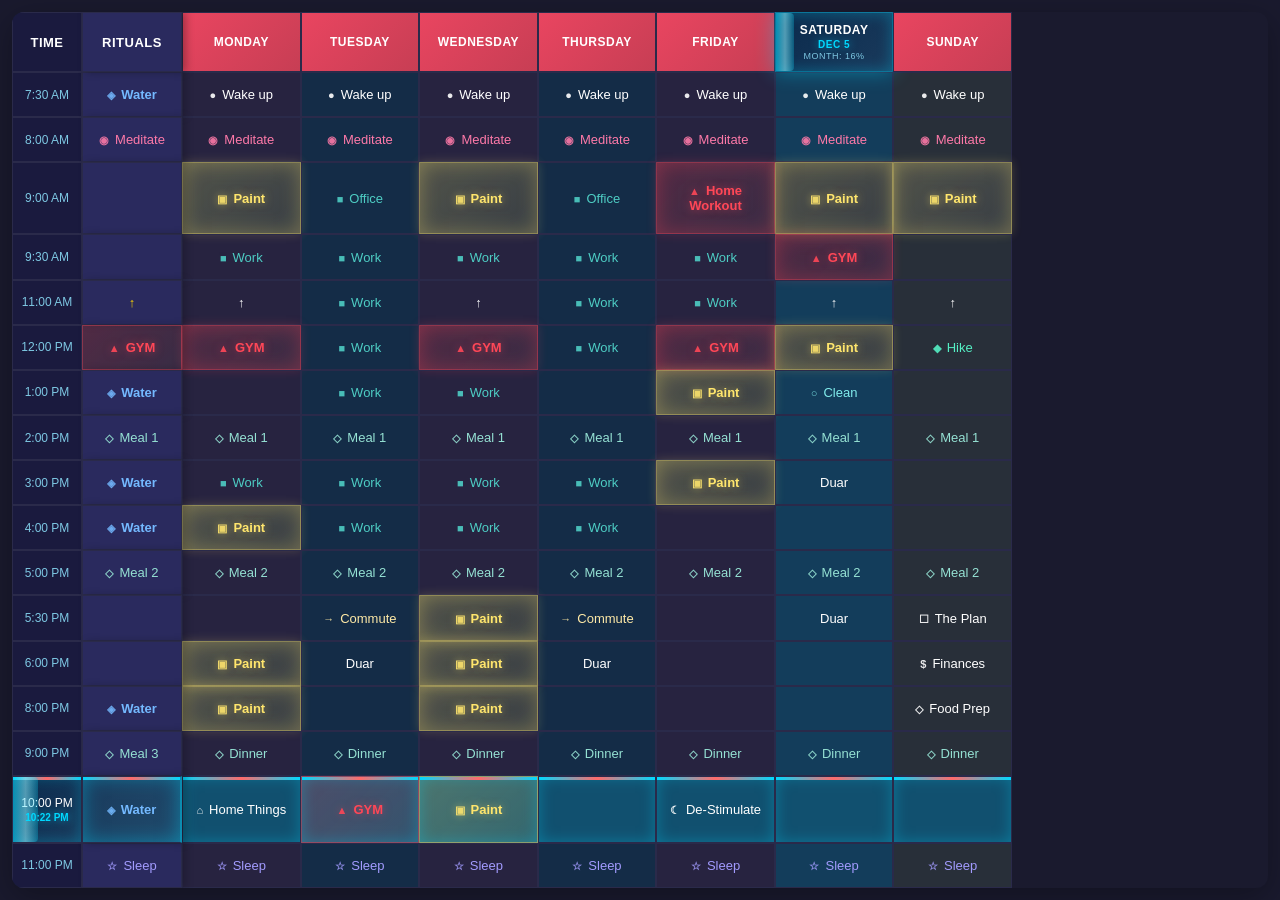
==== index.html @ 0557cf2a "Initial commit: Weekly Schedule app with mobile support Features: - Weekly schedule table with time " ====
<!DOCTYPE html>
<html lang="en">

<head>
    <meta charset="UTF-8">
    <meta name="viewport"
        content="width=device-width, initial-scale=1.0, maximum-scale=1.0, user-scalable=no, viewport-fit=cover">
    <meta name="apple-mobile-web-app-capable" content="yes">
    <meta name="apple-mobile-web-app-status-bar-style" content="black-translucent">
    <meta name="apple-mobile-web-app-title" content="Schedule">
    <meta name="mobile-web-app-capable" content="yes">
    <meta name="theme-color" content="#1a1a2e">
    <meta name="application-name" content="Schedule">

    <!-- Homescreen Icon (inline SVG as data URI) -->
    <link rel="apple-touch-icon"
        href="data:image/svg+xml,%3Csvg xmlns='http://www.w3.org/2000/svg' viewBox='0 0 180 180'%3E%3Crect width='180' height='180' rx='40' fill='%231a1a2e'/%3E%3Crect x='20' y='40' width='140' height='100' rx='10' fill='%2316213e' stroke='%2300d9ff' stroke-width='2'/%3E%3Crect x='30' y='55' width='25' height='8' rx='2' fill='%2300d9ff'/%3E%3Crect x='30' y='70' width='120' height='6' rx='2' fill='%232a2a4a'/%3E%3Crect x='30' y='82' width='120' height='6' rx='2' fill='%232a2a4a'/%3E%3Crect x='30' y='94' width='60' height='6' rx='2' fill='%23ffe66d'/%3E%3Crect x='30' y='106' width='80' height='6' rx='2' fill='%23ff4757'/%3E%3Crect x='30' y='118' width='40' height='6' rx='2' fill='%232a2a4a'/%3E%3Ctext x='90' y='32' text-anchor='middle' fill='%2300d9ff' font-family='sans-serif' font-size='14' font-weight='bold'%3ESCHEDULE%3C/text%3E%3C/svg%3E">
    <link rel="icon" type="image/svg+xml"
        href="data:image/svg+xml,%3Csvg xmlns='http://www.w3.org/2000/svg' viewBox='0 0 180 180'%3E%3Crect width='180' height='180' rx='40' fill='%231a1a2e'/%3E%3Crect x='20' y='40' width='140' height='100' rx='10' fill='%2316213e' stroke='%2300d9ff' stroke-width='2'/%3E%3Crect x='30' y='55' width='25' height='8' rx='2' fill='%2300d9ff'/%3E%3Crect x='30' y='70' width='120' height='6' rx='2' fill='%232a2a4a'/%3E%3Crect x='30' y='82' width='120' height='6' rx='2' fill='%232a2a4a'/%3E%3Crect x='30' y='94' width='60' height='6' rx='2' fill='%23ffe66d'/%3E%3Crect x='30' y='106' width='80' height='6' rx='2' fill='%23ff4757'/%3E%3Crect x='30' y='118' width='40' height='6' rx='2' fill='%232a2a4a'/%3E%3Ctext x='90' y='32' text-anchor='middle' fill='%2300d9ff' font-family='sans-serif' font-size='14' font-weight='bold'%3ESCHEDULE%3C/text%3E%3C/svg%3E">

    <title>Weekly Schedule</title>
    <style>
        * {
            margin: 0;
            padding: 0;
            box-sizing: border-box;
        }

        html,
        body {
            height: 100%;
            overflow: hidden;
        }

        body {
            font-family: -apple-system, BlinkMacSystemFont, 'Segoe UI', Roboto, sans-serif;
            background-color: #1a1a2e;
            color: #ffffff;
            padding: 12px;
            display: flex;
            flex-direction: column;
        }

        .schedule-container {
            flex: 1;
            display: flex;
            flex-direction: column;
            overflow: hidden;
            border-radius: 12px;
            box-shadow: 0 8px 32px rgba(0, 0, 0, 0.3);
        }

        .table-wrapper {
            flex: 1;
            overflow-x: auto;
            overflow-y: hidden;
            position: relative;
        }

        table {
            min-width: 1000px;
            width: 1000px;
            height: 100%;
            border-collapse: separate;
            border-spacing: 0;
            background-color: #16213e;
            table-layout: fixed;
        }

        th,
        td {
            padding: 4px 8px;
            text-align: center;
            border: 1px solid #2a2a4a;
            font-size: 13px;
            overflow: hidden;
            white-space: normal;
            word-wrap: break-word;
            transition: all 0.2s ease;
            vertical-align: middle;
        }

        th {
            background-color: #0f3460;
            font-weight: 600;
            text-transform: uppercase;
            letter-spacing: 0.5px;
            position: sticky;
            top: 0;
            z-index: 10;
        }

        /* Frozen columns styling */
        th:nth-child(1),
        td:nth-child(1) {
            position: sticky;
            left: 0;
            z-index: 2;
            min-width: 70px;
            width: 70px;
            background-color: #1a1a3e;
        }

        th:nth-child(2),
        td:nth-child(2) {
            position: sticky;
            left: 70px;
            z-index: 2;
            min-width: 100px;
            width: 100px;
            background-color: #2a2a5e;
            box-shadow: 4px 0 8px rgba(0, 0, 0, 0.2);
        }

        /* Header row frozen columns need higher z-index */
        thead th:nth-child(1),
        thead th:nth-child(2) {
            z-index: 11;
        }

        thead th:nth-child(2) {
            box-shadow: 4px 0 8px rgba(0, 0, 0, 0.3);
        }

        /* Day columns */
        th:nth-child(n+3),
        td:nth-child(n+3) {
            min-width: 110px;
        }

        .time-col {
            background-color: #1a1a3e;
            font-weight: 500;
            color: #7ec8e3;
            white-space: nowrap;
            font-size: 12px;
        }

        .rituals-col {
            background-color: #2a2a5e;
            color: #ffd700;
            font-weight: 500;
        }

        .day-header {
            background: linear-gradient(135deg, #e94560, #c73e54);
            color: white;
            font-size: 12px;
            padding: 10px 8px;
        }

        /* Today highlight */
        .today-header {
            background: linear-gradient(135deg, #0a2a4c, #1a3a5c) !important;
            box-shadow: 0 0 20px rgba(0, 217, 255, 0.4), inset 0 0 15px rgba(0, 217, 255, 0.3);
            position: relative;
            overflow: hidden;
            border: 1px solid rgba(0, 217, 255, 0.4);
        }

        .today-header .date-display {
            display: block;
            font-size: 10px;
            font-weight: 600;
            color: #00d9ff;
            margin-top: 2px;
            text-shadow: 0 0 8px rgba(0, 217, 255, 0.6);
        }

        .today-header .month-progress {
            display: block;
            font-size: 9px;
            font-weight: 500;
            color: #7ec8e3;
            margin-top: 1px;
        }

        /* Day progress bar in header - matches time progress style */
        .day-progress-fill {
            position: absolute;
            top: 0;
            left: 0;
            bottom: 0;
            background: linear-gradient(90deg, rgba(0, 217, 255, 0.5), rgba(0, 217, 255, 0.25));
            z-index: 0;
            pointer-events: none;
            transition: width 1s linear;
            border-radius: 0 4px 4px 0;
            overflow: hidden;
        }

        .day-progress-fill::after {
            content: '';
            position: absolute;
            top: 0;
            left: 0;
            right: 0;
            bottom: 0;
            background: linear-gradient(90deg, transparent, rgba(255, 255, 255, 0.3), transparent);
            animation: progressShimmer 4s ease-in-out infinite;
        }

        .today-header>*:not(.day-progress-fill) {
            position: relative;
            z-index: 1;
        }

        .today {
            background-color: rgba(0, 217, 255, 0.15) !important;
        }

        /* Current time row highlight */
        .current-time-row td {
            position: relative;
            background-color: rgba(0, 217, 255, 0.25) !important;
            box-shadow: inset 0 0 15px rgba(0, 217, 255, 0.3);
        }

        .current-time-row td.time-col {
            background: linear-gradient(135deg, #0a2a4c, #1a3a5c) !important;
            color: #fff !important;
            position: sticky !important;
            left: 0 !important;
            z-index: 5 !important;
        }

        .current-time-row td.rituals-col {
            background: linear-gradient(135deg, #1a3a5c, #1f4a6c) !important;
            box-shadow: inset 0 0 20px rgba(0, 217, 255, 0.4), 4px 0 8px rgba(0, 0, 0, 0.3) !important;
            position: sticky !important;
            left: 70px !important;
            z-index: 5 !important;
            border-right: 2px solid rgba(0, 217, 255, 0.5) !important;
        }

        .current-time-row td::before {
            content: '';
            position: absolute;
            top: 0;
            left: 0;
            right: 0;
            height: 3px;
            background: linear-gradient(90deg, #00d9ff, #ff6b6b, #00d9ff);
            animation: pulse 4s ease-in-out infinite;
        }

        @keyframes pulse {

            0%,
            100% {
                opacity: 0.6;
            }

            50% {
                opacity: 1;
            }
        }

        /* Live time display */
        .live-time {
            display: block;
            font-size: 10px;
            color: #00d9ff;
            font-weight: 600;
            margin-top: 2px;
            text-shadow: 0 0 8px rgba(0, 217, 255, 0.6);
            animation: liveTimePulse 3s ease-in-out infinite;
        }

        @keyframes liveTimePulse {

            0%,
            100% {
                opacity: 0.8;
            }

            50% {
                opacity: 1;
            }
        }

        /* Progress fill for current time cell */
        .time-progress-fill {
            position: absolute;
            top: 0;
            left: 0;
            bottom: 0;
            background: linear-gradient(90deg, rgba(0, 217, 255, 0.5), rgba(0, 217, 255, 0.25));
            z-index: 0;
            pointer-events: none;
            transition: width 1s linear;
            border-radius: 0 4px 4px 0;
            overflow: hidden;
        }

        .time-progress-fill::after {
            content: '';
            position: absolute;
            top: 0;
            left: 0;
            right: 0;
            bottom: 0;
            background: linear-gradient(90deg, transparent, rgba(255, 255, 255, 0.3), transparent);
            animation: progressShimmer 4s ease-in-out infinite;
        }

        @keyframes progressShimmer {
            0% {
                transform: translateX(-100%);
            }

            100% {
                transform: translateX(100%);
            }
        }

        .current-time-row td.time-col {
            position: sticky !important;
            left: 0 !important;
            z-index: 5 !important;
            overflow: hidden;
        }

        .current-time-row td.time-col>*:not(.time-progress-fill) {
            position: relative;
            z-index: 1;
        }

        .monday {
            background-color: rgba(233, 69, 96, 0.08);
        }

        .tuesday {
            background-color: rgba(0, 173, 181, 0.08);
        }

        .wednesday {
            background-color: rgba(233, 69, 96, 0.08);
        }

        .thursday {
            background-color: rgba(0, 173, 181, 0.08);
        }

        .friday {
            background-color: rgba(233, 69, 96, 0.08);
        }

        .saturday {
            background-color: rgba(255, 215, 0, 0.08);
        }

        .sunday {
            background-color: rgba(255, 215, 0, 0.08);
        }

        .activity-paint {
            color: #ffe66d;
            font-weight: 700;
            background: linear-gradient(135deg, rgba(255, 230, 109, 0.25), rgba(255, 230, 109, 0.15)) !important;
            box-shadow: inset 0 0 20px rgba(255, 230, 109, 0.3), 0 0 10px rgba(255, 230, 109, 0.2);
            border: 1px solid rgba(255, 230, 109, 0.4) !important;
            text-shadow: 0 0 8px rgba(255, 230, 109, 0.5);
            animation: paintGlow 5s ease-in-out infinite;
        }

        @keyframes paintGlow {

            0%,
            100% {
                box-shadow: inset 0 0 20px rgba(255, 230, 109, 0.3), 0 0 10px rgba(255, 230, 109, 0.2);
            }

            50% {
                box-shadow: inset 0 0 25px rgba(255, 230, 109, 0.4), 0 0 15px rgba(255, 230, 109, 0.35);
            }
        }

        @keyframes gymGlow {

            0%,
            100% {
                box-shadow: inset 0 0 20px rgba(255, 71, 87, 0.3), 0 0 10px rgba(255, 71, 87, 0.2);
            }

            50% {
                box-shadow: inset 0 0 25px rgba(255, 71, 87, 0.4), 0 0 15px rgba(255, 71, 87, 0.35);
            }
        }

        .activity-work {
            color: #4ecdc4;
        }

        .activity-gym {
            color: #ff4757;
            font-weight: 700;
            background: linear-gradient(135deg, rgba(255, 71, 87, 0.25), rgba(255, 107, 107, 0.15)) !important;
            box-shadow: inset 0 0 20px rgba(255, 71, 87, 0.3), 0 0 10px rgba(255, 71, 87, 0.2);
            border: 1px solid rgba(255, 71, 87, 0.4) !important;
            text-shadow: 0 0 8px rgba(255, 71, 87, 0.5);
            animation: gymGlow 5s ease-in-out infinite;
        }

        .activity-meal {
            color: #95e1d3;
        }

        .activity-sleep {
            color: #a29bfe;
        }

        .activity-meditate {
            color: #fd79a8;
        }

        .activity-water {
            color: #74b9ff;
            font-weight: bold;
        }

        .activity-commute {
            color: #ffeaa7;
        }

        .activity-hike {
            color: #55efc4;
        }

        .activity-clean {
            color: #81ecec;
        }

        /* Icons */
        .icon {
            margin-right: 6px;
            font-size: 11px;
            font-weight: 600;
            opacity: 0.9;
        }

        /* Hover effects */
        tr:hover td:not(.time-col):not(.rituals-col) {
            background-color: rgba(255, 255, 255, 0.08);
            transform: scale(1.01);
        }

        td:hover {
            box-shadow: inset 0 0 0 2px rgba(0, 217, 255, 0.3);
        }

        /* Scrollbar styling */
        .table-wrapper::-webkit-scrollbar {
            height: 8px;
        }

        .table-wrapper::-webkit-scrollbar-track {
            background: #1a1a3e;
            border-radius: 4px;
        }

        .table-wrapper::-webkit-scrollbar-thumb {
            background: linear-gradient(90deg, #e94560, #0f3460);
            border-radius: 4px;
        }

        .table-wrapper::-webkit-scrollbar-thumb:hover {
            background: linear-gradient(90deg, #ff6b6b, #1a5276);
        }

        /* Mobile-specific styles */
        @media screen and (max-width: 768px) {
            body {
                padding: 8px;
                padding-top: env(safe-area-inset-top, 8px);
                padding-bottom: env(safe-area-inset-bottom, 8px);
                padding-left: env(safe-area-inset-left, 8px);
                padding-right: env(safe-area-inset-right, 8px);
                touch-action: pan-x pan-y;
                -webkit-touch-callout: none;
                -webkit-user-select: none;
                user-select: none;
            }

            .schedule-container {
                border-radius: 8px;
            }

            th,
            td {
                padding: 6px 4px;
                font-size: 11px;
            }

            .time-col {
                font-size: 10px;
            }

            .live-time {
                font-size: 8px;
            }

            .today-header .date-display {
                font-size: 8px;
            }

            .today-header .month-progress {
                font-size: 7px;
            }

            .icon {
                font-size: 9px;
                margin-right: 3px;
            }

            th:nth-child(1),
            td:nth-child(1) {
                min-width: 55px;
                width: 55px;
            }

            th:nth-child(2),
            td:nth-child(2) {
                left: 55px;
                min-width: 70px;
                width: 70px;
            }

            .current-time-row td.time-col {
                left: 0 !important;
            }

            .current-time-row td.rituals-col {
                left: 55px !important;
            }

            /* Disable hover effects on touch devices */
            tr:hover td:not(.time-col):not(.rituals-col) {
                background-color: inherit;
                transform: none;
            }

            td:hover {
                box-shadow: none;
            }
        }

        /* Prevent text selection and zoom gestures */
        * {
            -webkit-tap-highlight-color: transparent;
        }
    </style>
</head>

<body>
    <div class="schedule-container">
        <div class="table-wrapper">
            <table>
                <thead>
                    <tr>
                        <th>Time</th>
                        <th>Rituals</th>
                        <th class="day-header" data-day="1">Monday</th>
                        <th class="day-header" data-day="2">Tuesday</th>
                        <th class="day-header" data-day="3">Wednesday</th>
                        <th class="day-header" data-day="4">Thursday</th>
                        <th class="day-header" data-day="5">Friday</th>
                        <th class="day-header" data-day="6">Saturday</th>
                        <th class="day-header" data-day="0">Sunday</th>
                    </tr>
                </thead>
                <tbody>
                    <tr data-time="7.5">
                        <td class="time-col">7:30 AM</td>
                        <td class="rituals-col activity-water"><span class="icon">◈</span>Water</td>
                        <td class="monday"><span class="icon">●</span>Wake up</td>
                        <td class="tuesday"><span class="icon">●</span>Wake up</td>
                        <td class="wednesday"><span class="icon">●</span>Wake up</td>
                        <td class="thursday"><span class="icon">●</span>Wake up</td>
                        <td class="friday"><span class="icon">●</span>Wake up</td>
                        <td class="saturday"><span class="icon">●</span>Wake up</td>
                        <td class="sunday"><span class="icon">●</span>Wake up</td>
                    </tr>
                    <tr data-time="8">
                        <td class="time-col">8:00 AM</td>
                        <td class="rituals-col activity-meditate"><span class="icon">◉</span>Meditate</td>
                        <td class="monday activity-meditate"><span class="icon">◉</span>Meditate</td>
                        <td class="tuesday activity-meditate"><span class="icon">◉</span>Meditate</td>
                        <td class="wednesday activity-meditate"><span class="icon">◉</span>Meditate</td>
                        <td class="thursday activity-meditate"><span class="icon">◉</span>Meditate</td>
                        <td class="friday activity-meditate"><span class="icon">◉</span>Meditate</td>
                        <td class="saturday activity-meditate"><span class="icon">◉</span>Meditate</td>
                        <td class="sunday activity-meditate"><span class="icon">◉</span>Meditate</td>
                    </tr>
                    <tr data-time="9">
                        <td class="time-col">9:00 AM</td>
                        <td class="rituals-col"></td>
                        <td class="monday activity-paint"><span class="icon">▣</span>Paint</td>
                        <td class="tuesday activity-work"><span class="icon">■</span>Office</td>
                        <td class="wednesday activity-paint"><span class="icon">▣</span>Paint</td>
                        <td class="thursday activity-work"><span class="icon">■</span>Office</td>
                        <td class="friday activity-gym"><span class="icon">▲</span>Home Workout</td>
                        <td class="saturday activity-paint"><span class="icon">▣</span>Paint</td>
                        <td class="sunday activity-paint"><span class="icon">▣</span>Paint</td>
                    </tr>
                    <tr data-time="9.5">
                        <td class="time-col">9:30 AM</td>
                        <td class="rituals-col"></td>
                        <td class="monday activity-work"><span class="icon">■</span>Work</td>
                        <td class="tuesday activity-work"><span class="icon">■</span>Work</td>
                        <td class="wednesday activity-work"><span class="icon">■</span>Work</td>
                        <td class="thursday activity-work"><span class="icon">■</span>Work</td>
                        <td class="friday activity-work"><span class="icon">■</span>Work</td>
                        <td class="saturday activity-gym"><span class="icon">▲</span>GYM</td>
                        <td class="sunday"></td>
                    </tr>
                    <tr data-time="11">
                        <td class="time-col">11:00 AM</td>
                        <td class="rituals-col">↑</td>
                        <td class="monday">↑</td>
                        <td class="tuesday activity-work"><span class="icon">■</span>Work</td>
                        <td class="wednesday">↑</td>
                        <td class="thursday activity-work"><span class="icon">■</span>Work</td>
                        <td class="friday activity-work"><span class="icon">■</span>Work</td>
                        <td class="saturday">↑</td>
                        <td class="sunday">↑</td>
                    </tr>
                    <tr data-time="12">
                        <td class="time-col">12:00 PM</td>
                        <td class="rituals-col activity-gym"><span class="icon">▲</span>GYM</td>
                        <td class="monday activity-gym"><span class="icon">▲</span>GYM</td>
                        <td class="tuesday activity-work"><span class="icon">■</span>Work</td>
                        <td class="wednesday activity-gym"><span class="icon">▲</span>GYM</td>
                        <td class="thursday activity-work"><span class="icon">■</span>Work</td>
                        <td class="friday activity-gym"><span class="icon">▲</span>GYM</td>
                        <td class="saturday activity-paint"><span class="icon">▣</span>Paint</td>
                        <td class="sunday activity-hike"><span class="icon">◆</span>Hike</td>
                    </tr>
                    <tr data-time="13">
                        <td class="time-col">1:00 PM</td>
                        <td class="rituals-col activity-water"><span class="icon">◈</span>Water</td>
                        <td class="monday"></td>
                        <td class="tuesday activity-work"><span class="icon">■</span>Work</td>
                        <td class="wednesday activity-work"><span class="icon">■</span>Work</td>
                        <td class="thursday"></td>
                        <td class="friday activity-paint"><span class="icon">▣</span>Paint</td>
                        <td class="saturday activity-clean"><span class="icon">○</span>Clean</td>
                        <td class="sunday"></td>
                    </tr>
                    <tr data-time="14">
                        <td class="time-col">2:00 PM</td>
                        <td class="rituals-col activity-meal"><span class="icon">◇</span>Meal 1</td>
                        <td class="monday activity-meal"><span class="icon">◇</span>Meal 1</td>
                        <td class="tuesday activity-meal"><span class="icon">◇</span>Meal 1</td>
                        <td class="wednesday activity-meal"><span class="icon">◇</span>Meal 1</td>
                        <td class="thursday activity-meal"><span class="icon">◇</span>Meal 1</td>
                        <td class="friday activity-meal"><span class="icon">◇</span>Meal 1</td>
                        <td class="saturday activity-meal"><span class="icon">◇</span>Meal 1</td>
                        <td class="sunday activity-meal"><span class="icon">◇</span>Meal 1</td>
                    </tr>
                    <tr data-time="15">
                        <td class="time-col">3:00 PM</td>
                        <td class="rituals-col activity-water"><span class="icon">◈</span>Water</td>
                        <td class="monday activity-work"><span class="icon">■</span>Work</td>
                        <td class="tuesday activity-work"><span class="icon">■</span>Work</td>
                        <td class="wednesday activity-work"><span class="icon">■</span>Work</td>
                        <td class="thursday activity-work"><span class="icon">■</span>Work</td>
                        <td class="friday activity-paint"><span class="icon">▣</span>Paint</td>
                        <td class="saturday">Duar</td>
                        <td class="sunday"></td>
                    </tr>
                    <tr data-time="16">
                        <td class="time-col">4:00 PM</td>
                        <td class="rituals-col activity-water"><span class="icon">◈</span>Water</td>
                        <td class="monday activity-paint"><span class="icon">▣</span>Paint</td>
                        <td class="tuesday activity-work"><span class="icon">■</span>Work</td>
                        <td class="wednesday activity-work"><span class="icon">■</span>Work</td>
                        <td class="thursday activity-work"><span class="icon">■</span>Work</td>
                        <td class="friday"></td>
                        <td class="saturday"></td>
                        <td class="sunday"></td>
                    </tr>
                    <tr data-time="17">
                        <td class="time-col">5:00 PM</td>
                        <td class="rituals-col activity-meal"><span class="icon">◇</span>Meal 2</td>
                        <td class="monday activity-meal"><span class="icon">◇</span>Meal 2</td>
                        <td class="tuesday activity-meal"><span class="icon">◇</span>Meal 2</td>
                        <td class="wednesday activity-meal"><span class="icon">◇</span>Meal 2</td>
                        <td class="thursday activity-meal"><span class="icon">◇</span>Meal 2</td>
                        <td class="friday activity-meal"><span class="icon">◇</span>Meal 2</td>
                        <td class="saturday activity-meal"><span class="icon">◇</span>Meal 2</td>
                        <td class="sunday activity-meal"><span class="icon">◇</span>Meal 2</td>
                    </tr>
                    <tr data-time="17.5">
                        <td class="time-col">5:30 PM</td>
                        <td class="rituals-col"></td>
                        <td class="monday"></td>
                        <td class="tuesday activity-commute"><span class="icon">→</span>Commute</td>
                        <td class="wednesday activity-paint"><span class="icon">▣</span>Paint</td>
                        <td class="thursday activity-commute"><span class="icon">→</span>Commute</td>
                        <td class="friday"></td>
                        <td class="saturday">Duar</td>
                        <td class="sunday"><span class="icon">☐</span>The Plan</td>
                    </tr>
                    <tr data-time="18">
                        <td class="time-col">6:00 PM</td>
                        <td class="rituals-col"></td>
                        <td class="monday activity-paint"><span class="icon">▣</span>Paint</td>
                        <td class="tuesday">Duar</td>
                        <td class="wednesday activity-paint"><span class="icon">▣</span>Paint</td>
                        <td class="thursday">Duar</td>
                        <td class="friday"></td>
                        <td class="saturday"></td>
                        <td class="sunday"><span class="icon">$</span>Finances</td>
                    </tr>
                    <tr data-time="20">
                        <td class="time-col">8:00 PM</td>
                        <td class="rituals-col activity-water"><span class="icon">◈</span>Water</td>
                        <td class="monday activity-paint"><span class="icon">▣</span>Paint</td>
                        <td class="tuesday"></td>
                        <td class="wednesday activity-paint"><span class="icon">▣</span>Paint</td>
                        <td class="thursday"></td>
                        <td class="friday"></td>
                        <td class="saturday"></td>
                        <td class="sunday"><span class="icon">◇</span>Food Prep</td>
                    </tr>
                    <tr data-time="21">
                        <td class="time-col">9:00 PM</td>
                        <td class="rituals-col activity-meal"><span class="icon">◇</span>Meal 3</td>
                        <td class="monday activity-meal"><span class="icon">◇</span>Dinner</td>
                        <td class="tuesday activity-meal"><span class="icon">◇</span>Dinner</td>
                        <td class="wednesday activity-meal"><span class="icon">◇</span>Dinner</td>
                        <td class="thursday activity-meal"><span class="icon">◇</span>Dinner</td>
                        <td class="friday activity-meal"><span class="icon">◇</span>Dinner</td>
                        <td class="saturday activity-meal"><span class="icon">◇</span>Dinner</td>
                        <td class="sunday activity-meal"><span class="icon">◇</span>Dinner</td>
                    </tr>
                    <tr data-time="22">
                        <td class="time-col">10:00 PM</td>
                        <td class="rituals-col activity-water"><span class="icon">◈</span>Water</td>
                        <td class="monday"><span class="icon">⌂</span>Home Things</td>
                        <td class="tuesday activity-gym"><span class="icon">▲</span>GYM</td>
                        <td class="wednesday activity-paint"><span class="icon">▣</span>Paint</td>
                        <td class="thursday"></td>
                        <td class="friday"><span class="icon">☾</span>De-Stimulate</td>
                        <td class="saturday"></td>
                        <td class="sunday"></td>
                    </tr>
                    <tr data-time="23">
                        <td class="time-col">11:00 PM</td>
                        <td class="rituals-col activity-sleep"><span class="icon">☆</span>Sleep</td>
                        <td class="monday activity-sleep"><span class="icon">☆</span>Sleep</td>
                        <td class="tuesday activity-sleep"><span class="icon">☆</span>Sleep</td>
                        <td class="wednesday activity-sleep"><span class="icon">☆</span>Sleep</td>
                        <td class="thursday activity-sleep"><span class="icon">☆</span>Sleep</td>
                        <td class="friday activity-sleep"><span class="icon">☆</span>Sleep</td>
                        <td class="saturday activity-sleep"><span class="icon">☆</span>Sleep</td>
                        <td class="sunday activity-sleep"><span class="icon">☆</span>Sleep</td>
                    </tr>
                </tbody>
            </table>
        </div>
    </div>

    <script>
        // Highlight today's column
        function highlightToday() {
            const now = new Date();
            const today = now.getDay(); // 0 = Sunday, 1 = Monday, etc.
            const currentDate = now.getDate();
            const currentMonth = now.getMonth();
            const currentYear = now.getFullYear();

            // Calculate day progress (percentage of day elapsed)
            const dayProgress = ((now.getHours() * 60 + now.getMinutes()) / (24 * 60)) * 100;

            // Calculate month progress
            const daysInMonth = new Date(currentYear, currentMonth + 1, 0).getDate();
            const monthProgress = Math.round((currentDate / daysInMonth) * 100);

            // Format date
            const monthNames = ['Jan', 'Feb', 'Mar', 'Apr', 'May', 'Jun', 'Jul', 'Aug', 'Sep', 'Oct', 'Nov', 'Dec'];
            const dateStr = monthNames[currentMonth] + ' ' + currentDate;

            // Highlight header
            const headers = document.querySelectorAll('th[data-day]');
            headers.forEach(header => {
                if (parseInt(header.dataset.day) === today) {
                    header.classList.add('today-header');

                    // Add date and month progress display
                    if (!header.querySelector('.date-display')) {
                        const dayName = header.textContent;
                        header.innerHTML = dayName +
                            '<span class="date-display">' + dateStr + '</span>' +
                            '<span class="month-progress">Month: ' + monthProgress + '%</span>';

                        // Add month progress bar
                        const dayProgressBar = document.createElement('div');
                        dayProgressBar.className = 'day-progress-fill';
                        dayProgressBar.style.width = monthProgress + '%';
                        header.appendChild(dayProgressBar);
                    } else {
                        // Update existing progress bar
                        const dayProgressBar = header.querySelector('.day-progress-fill');
                        if (dayProgressBar) {
                            dayProgressBar.style.width = monthProgress + '%';
                        }
                    }
                }
            });

            // Highlight column cells
            const dayClasses = ['sunday', 'monday', 'tuesday', 'wednesday', 'thursday', 'friday', 'saturday'];
            const todayClass = dayClasses[today];

            document.querySelectorAll(`td.${todayClass}`).forEach(cell => {
                cell.classList.add('today');
            });
        }

        // Highlight current time row
        function highlightCurrentTime() {
            const now = new Date();
            const currentHour = now.getHours() + now.getMinutes() / 60;

            const rows = document.querySelectorAll('tr[data-time]');
            let closestRow = null;
            let closestDiff = Infinity;
            let nextRowTime = null;

            // Find all row times sorted
            const rowTimes = [];
            rows.forEach(row => {
                rowTimes.push(parseFloat(row.dataset.time));
            });
            rowTimes.sort((a, b) => a - b);

            rows.forEach(row => {
                const rowTime = parseFloat(row.dataset.time);
                const diff = Math.abs(currentHour - rowTime);

                if (diff < closestDiff && currentHour >= rowTime) {
                    closestDiff = diff;
                    closestRow = row;
                }
            });

            // Find the next row time for progress calculation
            if (closestRow) {
                const currentRowTime = parseFloat(closestRow.dataset.time);
                const currentIndex = rowTimes.indexOf(currentRowTime);
                if (currentIndex < rowTimes.length - 1) {
                    nextRowTime = rowTimes[currentIndex + 1];
                } else {
                    nextRowTime = currentRowTime + 1; // Assume 1 hour slot
                }
            }

            // Remove previous highlight and elements
            document.querySelectorAll('.current-time-row').forEach(row => {
                row.classList.remove('current-time-row');
            });
            document.querySelectorAll('.live-time').forEach(el => el.remove());
            document.querySelectorAll('.time-progress-fill').forEach(el => el.remove());

            // Add new highlight
            if (closestRow && closestDiff < 2) {
                closestRow.classList.add('current-time-row');

                // Add live time display
                const timeCell = closestRow.querySelector('.time-col');
                if (timeCell) {
                    // Create wrapper for content if needed
                    const originalContent = timeCell.innerHTML;
                    const liveTimeSpan = document.createElement('span');
                    liveTimeSpan.className = 'live-time';
                    liveTimeSpan.textContent = formatTime(now);
                    timeCell.appendChild(liveTimeSpan);

                    // Calculate progress percentage
                    const currentRowTime = parseFloat(closestRow.dataset.time);
                    const slotDuration = nextRowTime - currentRowTime;
                    const elapsed = currentHour - currentRowTime;
                    const progress = Math.min(Math.max((elapsed / slotDuration) * 100, 0), 100);

                    // Add progress fill
                    const progressFill = document.createElement('div');
                    progressFill.className = 'time-progress-fill';
                    progressFill.style.width = progress + '%';
                    timeCell.style.position = 'relative';
                    timeCell.insertBefore(progressFill, timeCell.firstChild);
                }
            }
        }

        // Format time as HH:MM AM/PM
        function formatTime(date) {
            let hours = date.getHours();
            const minutes = date.getMinutes();
            const ampm = hours >= 12 ? 'PM' : 'AM';
            hours = hours % 12;
            hours = hours ? hours : 12;
            const minutesStr = minutes < 10 ? '0' + minutes : minutes;
            return hours + ':' + minutesStr + ' ' + ampm;
        }

        // Initialize
        highlightToday();
        highlightCurrentTime();

        // Update current time highlight every second for smooth live time
        setInterval(highlightCurrentTime, 1000);

        // Update day progress every minute
        setInterval(highlightToday, 60000);
    </script>
</body>

</html>
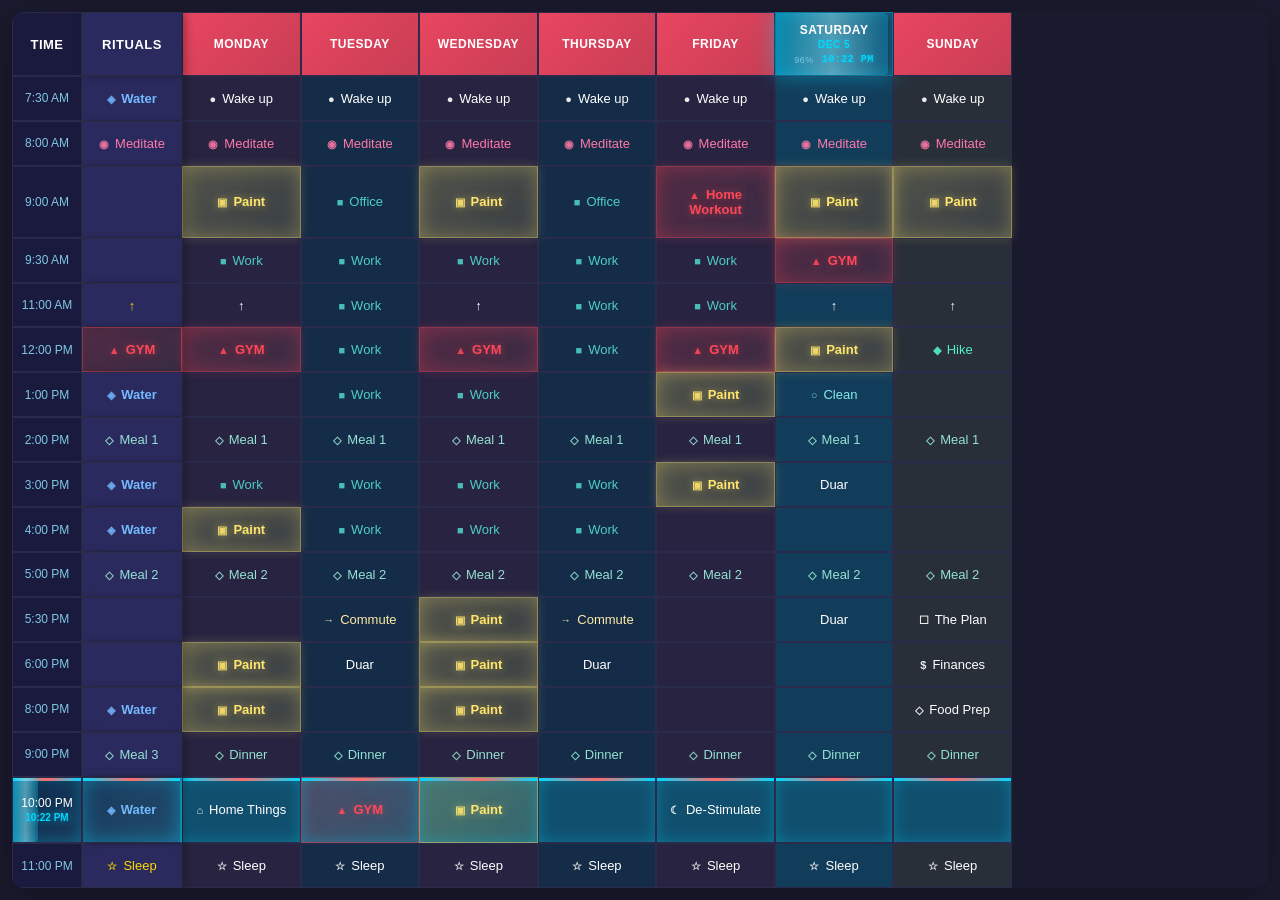
==== commit 71954348: "Fix time cell visibility bug, add monochrome DAY app icon - Fixed blank time cell in current time ro" ====
--- a/index.html
+++ b/index.html
@@ -7,549 +7,20 @@
         content="width=device-width, initial-scale=1.0, maximum-scale=1.0, user-scalable=no, viewport-fit=cover">
     <meta name="apple-mobile-web-app-capable" content="yes">
     <meta name="apple-mobile-web-app-status-bar-style" content="black-translucent">
-    <meta name="apple-mobile-web-app-title" content="Schedule">
+    <meta name="apple-mobile-web-app-title" content="DAY">
     <meta name="mobile-web-app-capable" content="yes">
-    <meta name="theme-color" content="#1a1a2e">
-    <meta name="application-name" content="Schedule">
-
-    <!-- Homescreen Icon (inline SVG as data URI) -->
-    <link rel="apple-touch-icon"
-        href="data:image/svg+xml,%3Csvg xmlns='http://www.w3.org/2000/svg' viewBox='0 0 180 180'%3E%3Crect width='180' height='180' rx='40' fill='%231a1a2e'/%3E%3Crect x='20' y='40' width='140' height='100' rx='10' fill='%2316213e' stroke='%2300d9ff' stroke-width='2'/%3E%3Crect x='30' y='55' width='25' height='8' rx='2' fill='%2300d9ff'/%3E%3Crect x='30' y='70' width='120' height='6' rx='2' fill='%232a2a4a'/%3E%3Crect x='30' y='82' width='120' height='6' rx='2' fill='%232a2a4a'/%3E%3Crect x='30' y='94' width='60' height='6' rx='2' fill='%23ffe66d'/%3E%3Crect x='30' y='106' width='80' height='6' rx='2' fill='%23ff4757'/%3E%3Crect x='30' y='118' width='40' height='6' rx='2' fill='%232a2a4a'/%3E%3Ctext x='90' y='32' text-anchor='middle' fill='%2300d9ff' font-family='sans-serif' font-size='14' font-weight='bold'%3ESCHEDULE%3C/text%3E%3C/svg%3E">
-    <link rel="icon" type="image/svg+xml"
-        href="data:image/svg+xml,%3Csvg xmlns='http://www.w3.org/2000/svg' viewBox='0 0 180 180'%3E%3Crect width='180' height='180' rx='40' fill='%231a1a2e'/%3E%3Crect x='20' y='40' width='140' height='100' rx='10' fill='%2316213e' stroke='%2300d9ff' stroke-width='2'/%3E%3Crect x='30' y='55' width='25' height='8' rx='2' fill='%2300d9ff'/%3E%3Crect x='30' y='70' width='120' height='6' rx='2' fill='%232a2a4a'/%3E%3Crect x='30' y='82' width='120' height='6' rx='2' fill='%232a2a4a'/%3E%3Crect x='30' y='94' width='60' height='6' rx='2' fill='%23ffe66d'/%3E%3Crect x='30' y='106' width='80' height='6' rx='2' fill='%23ff4757'/%3E%3Crect x='30' y='118' width='40' height='6' rx='2' fill='%232a2a4a'/%3E%3Ctext x='90' y='32' text-anchor='middle' fill='%2300d9ff' font-family='sans-serif' font-size='14' font-weight='bold'%3ESCHEDULE%3C/text%3E%3C/svg%3E">
-
-    <title>Weekly Schedule</title>
-    <style>
-        * {
-            margin: 0;
-            padding: 0;
-            box-sizing: border-box;
-        }
-
-        html,
-        body {
-            height: 100%;
-            overflow: hidden;
-        }
-
-        body {
-            font-family: -apple-system, BlinkMacSystemFont, 'Segoe UI', Roboto, sans-serif;
-            background-color: #1a1a2e;
-            color: #ffffff;
-            padding: 12px;
-            display: flex;
-            flex-direction: column;
-        }
-
-        .schedule-container {
-            flex: 1;
-            display: flex;
-            flex-direction: column;
-            overflow: hidden;
-            border-radius: 12px;
-            box-shadow: 0 8px 32px rgba(0, 0, 0, 0.3);
-        }
-
-        .table-wrapper {
-            flex: 1;
-            overflow-x: auto;
-            overflow-y: hidden;
-            position: relative;
-        }
-
-        table {
-            min-width: 1000px;
-            width: 1000px;
-            height: 100%;
-            border-collapse: separate;
-            border-spacing: 0;
-            background-color: #16213e;
-            table-layout: fixed;
-        }
-
-        th,
-        td {
-            padding: 4px 8px;
-            text-align: center;
-            border: 1px solid #2a2a4a;
-            font-size: 13px;
-            overflow: hidden;
-            white-space: normal;
-            word-wrap: break-word;
-            transition: all 0.2s ease;
-            vertical-align: middle;
-        }
-
-        th {
-            background-color: #0f3460;
-            font-weight: 600;
-            text-transform: uppercase;
-            letter-spacing: 0.5px;
-            position: sticky;
-            top: 0;
-            z-index: 10;
-        }
-
-        /* Frozen columns styling */
-        th:nth-child(1),
-        td:nth-child(1) {
-            position: sticky;
-            left: 0;
-            z-index: 2;
-            min-width: 70px;
-            width: 70px;
-            background-color: #1a1a3e;
-        }
-
-        th:nth-child(2),
-        td:nth-child(2) {
-            position: sticky;
-            left: 70px;
-            z-index: 2;
-            min-width: 100px;
-            width: 100px;
-            background-color: #2a2a5e;
-            box-shadow: 4px 0 8px rgba(0, 0, 0, 0.2);
-        }
-
-        /* Header row frozen columns need higher z-index */
-        thead th:nth-child(1),
-        thead th:nth-child(2) {
-            z-index: 11;
-        }
-
-        thead th:nth-child(2) {
-            box-shadow: 4px 0 8px rgba(0, 0, 0, 0.3);
-        }
-
-        /* Day columns */
-        th:nth-child(n+3),
-        td:nth-child(n+3) {
-            min-width: 110px;
-        }
-
-        .time-col {
-            background-color: #1a1a3e;
-            font-weight: 500;
-            color: #7ec8e3;
-            white-space: nowrap;
-            font-size: 12px;
-        }
-
-        .rituals-col {
-            background-color: #2a2a5e;
-            color: #ffd700;
-            font-weight: 500;
-        }
-
-        .day-header {
-            background: linear-gradient(135deg, #e94560, #c73e54);
-            color: white;
-            font-size: 12px;
-            padding: 10px 8px;
-        }
-
-        /* Today highlight */
-        .today-header {
-            background: linear-gradient(135deg, #0a2a4c, #1a3a5c) !important;
-            box-shadow: 0 0 20px rgba(0, 217, 255, 0.4), inset 0 0 15px rgba(0, 217, 255, 0.3);
-            position: relative;
-            overflow: hidden;
-            border: 1px solid rgba(0, 217, 255, 0.4);
-        }
-
-        .today-header .date-display {
-            display: block;
-            font-size: 10px;
-            font-weight: 600;
-            color: #00d9ff;
-            margin-top: 2px;
-            text-shadow: 0 0 8px rgba(0, 217, 255, 0.6);
-        }
-
-        .today-header .month-progress {
-            display: block;
-            font-size: 9px;
-            font-weight: 500;
-            color: #7ec8e3;
-            margin-top: 1px;
-        }
-
-        /* Day progress bar in header - matches time progress style */
-        .day-progress-fill {
-            position: absolute;
-            top: 0;
-            left: 0;
-            bottom: 0;
-            background: linear-gradient(90deg, rgba(0, 217, 255, 0.5), rgba(0, 217, 255, 0.25));
-            z-index: 0;
-            pointer-events: none;
-            transition: width 1s linear;
-            border-radius: 0 4px 4px 0;
-            overflow: hidden;
-        }
-
-        .day-progress-fill::after {
-            content: '';
-            position: absolute;
-            top: 0;
-            left: 0;
-            right: 0;
-            bottom: 0;
-            background: linear-gradient(90deg, transparent, rgba(255, 255, 255, 0.3), transparent);
-            animation: progressShimmer 4s ease-in-out infinite;
-        }
-
-        .today-header>*:not(.day-progress-fill) {
-            position: relative;
-            z-index: 1;
-        }
-
-        .today {
-            background-color: rgba(0, 217, 255, 0.15) !important;
-        }
-
-        /* Current time row highlight */
-        .current-time-row td {
-            position: relative;
-            background-color: rgba(0, 217, 255, 0.25) !important;
-            box-shadow: inset 0 0 15px rgba(0, 217, 255, 0.3);
-        }
-
-        .current-time-row td.time-col {
-            background: linear-gradient(135deg, #0a2a4c, #1a3a5c) !important;
-            color: #fff !important;
-            position: sticky !important;
-            left: 0 !important;
-            z-index: 5 !important;
-        }
-
-        .current-time-row td.rituals-col {
-            background: linear-gradient(135deg, #1a3a5c, #1f4a6c) !important;
-            box-shadow: inset 0 0 20px rgba(0, 217, 255, 0.4), 4px 0 8px rgba(0, 0, 0, 0.3) !important;
-            position: sticky !important;
-            left: 70px !important;
-            z-index: 5 !important;
-            border-right: 2px solid rgba(0, 217, 255, 0.5) !important;
-        }
-
-        .current-time-row td::before {
-            content: '';
-            position: absolute;
-            top: 0;
-            left: 0;
-            right: 0;
-            height: 3px;
-            background: linear-gradient(90deg, #00d9ff, #ff6b6b, #00d9ff);
-            animation: pulse 4s ease-in-out infinite;
-        }
-
-        @keyframes pulse {
-
-            0%,
-            100% {
-                opacity: 0.6;
-            }
-
-            50% {
-                opacity: 1;
-            }
-        }
-
-        /* Live time display */
-        .live-time {
-            display: block;
-            font-size: 10px;
-            color: #00d9ff;
-            font-weight: 600;
-            margin-top: 2px;
-            text-shadow: 0 0 8px rgba(0, 217, 255, 0.6);
-            animation: liveTimePulse 3s ease-in-out infinite;
-        }
-
-        @keyframes liveTimePulse {
-
-            0%,
-            100% {
-                opacity: 0.8;
-            }
-
-            50% {
-                opacity: 1;
-            }
-        }
-
-        /* Progress fill for current time cell */
-        .time-progress-fill {
-            position: absolute;
-            top: 0;
-            left: 0;
-            bottom: 0;
-            background: linear-gradient(90deg, rgba(0, 217, 255, 0.5), rgba(0, 217, 255, 0.25));
-            z-index: 0;
-            pointer-events: none;
-            transition: width 1s linear;
-            border-radius: 0 4px 4px 0;
-            overflow: hidden;
-        }
-
-        .time-progress-fill::after {
-            content: '';
-            position: absolute;
-            top: 0;
-            left: 0;
-            right: 0;
-            bottom: 0;
-            background: linear-gradient(90deg, transparent, rgba(255, 255, 255, 0.3), transparent);
-            animation: progressShimmer 4s ease-in-out infinite;
-        }
-
-        @keyframes progressShimmer {
-            0% {
-                transform: translateX(-100%);
-            }
-
-            100% {
-                transform: translateX(100%);
-            }
-        }
-
-        .current-time-row td.time-col {
-            position: sticky !important;
-            left: 0 !important;
-            z-index: 5 !important;
-            overflow: hidden;
-        }
-
-        .current-time-row td.time-col>*:not(.time-progress-fill) {
-            position: relative;
-            z-index: 1;
-        }
-
-        .monday {
-            background-color: rgba(233, 69, 96, 0.08);
-        }
-
-        .tuesday {
-            background-color: rgba(0, 173, 181, 0.08);
-        }
-
-        .wednesday {
-            background-color: rgba(233, 69, 96, 0.08);
-        }
-
-        .thursday {
-            background-color: rgba(0, 173, 181, 0.08);
-        }
-
-        .friday {
-            background-color: rgba(233, 69, 96, 0.08);
-        }
-
-        .saturday {
-            background-color: rgba(255, 215, 0, 0.08);
-        }
-
-        .sunday {
-            background-color: rgba(255, 215, 0, 0.08);
-        }
-
-        .activity-paint {
-            color: #ffe66d;
-            font-weight: 700;
-            background: linear-gradient(135deg, rgba(255, 230, 109, 0.25), rgba(255, 230, 109, 0.15)) !important;
-            box-shadow: inset 0 0 20px rgba(255, 230, 109, 0.3), 0 0 10px rgba(255, 230, 109, 0.2);
-            border: 1px solid rgba(255, 230, 109, 0.4) !important;
-            text-shadow: 0 0 8px rgba(255, 230, 109, 0.5);
-            animation: paintGlow 5s ease-in-out infinite;
-        }
-
-        @keyframes paintGlow {
-
-            0%,
-            100% {
-                box-shadow: inset 0 0 20px rgba(255, 230, 109, 0.3), 0 0 10px rgba(255, 230, 109, 0.2);
-            }
-
-            50% {
-                box-shadow: inset 0 0 25px rgba(255, 230, 109, 0.4), 0 0 15px rgba(255, 230, 109, 0.35);
-            }
-        }
-
-        @keyframes gymGlow {
-
-            0%,
-            100% {
-                box-shadow: inset 0 0 20px rgba(255, 71, 87, 0.3), 0 0 10px rgba(255, 71, 87, 0.2);
-            }
-
-            50% {
-                box-shadow: inset 0 0 25px rgba(255, 71, 87, 0.4), 0 0 15px rgba(255, 71, 87, 0.35);
-            }
-        }
-
-        .activity-work {
-            color: #4ecdc4;
-        }
-
-        .activity-gym {
-            color: #ff4757;
-            font-weight: 700;
-            background: linear-gradient(135deg, rgba(255, 71, 87, 0.25), rgba(255, 107, 107, 0.15)) !important;
-            box-shadow: inset 0 0 20px rgba(255, 71, 87, 0.3), 0 0 10px rgba(255, 71, 87, 0.2);
-            border: 1px solid rgba(255, 71, 87, 0.4) !important;
-            text-shadow: 0 0 8px rgba(255, 71, 87, 0.5);
-            animation: gymGlow 5s ease-in-out infinite;
-        }
-
-        .activity-meal {
-            color: #95e1d3;
-        }
-
-        .activity-sleep {
-            color: #a29bfe;
-        }
-
-        .activity-meditate {
-            color: #fd79a8;
-        }
-
-        .activity-water {
-            color: #74b9ff;
-            font-weight: bold;
-        }
-
-        .activity-commute {
-            color: #ffeaa7;
-        }
-
-        .activity-hike {
-            color: #55efc4;
-        }
-
-        .activity-clean {
-            color: #81ecec;
-        }
-
-        /* Icons */
-        .icon {
-            margin-right: 6px;
-            font-size: 11px;
-            font-weight: 600;
-            opacity: 0.9;
-        }
-
-        /* Hover effects */
-        tr:hover td:not(.time-col):not(.rituals-col) {
-            background-color: rgba(255, 255, 255, 0.08);
-            transform: scale(1.01);
-        }
-
-        td:hover {
-            box-shadow: inset 0 0 0 2px rgba(0, 217, 255, 0.3);
-        }
-
-        /* Scrollbar styling */
-        .table-wrapper::-webkit-scrollbar {
-            height: 8px;
-        }
-
-        .table-wrapper::-webkit-scrollbar-track {
-            background: #1a1a3e;
-            border-radius: 4px;
-        }
-
-        .table-wrapper::-webkit-scrollbar-thumb {
-            background: linear-gradient(90deg, #e94560, #0f3460);
-            border-radius: 4px;
-        }
-
-        .table-wrapper::-webkit-scrollbar-thumb:hover {
-            background: linear-gradient(90deg, #ff6b6b, #1a5276);
-        }
-
-        /* Mobile-specific styles */
-        @media screen and (max-width: 768px) {
-            body {
-                padding: 8px;
-                padding-top: env(safe-area-inset-top, 8px);
-                padding-bottom: env(safe-area-inset-bottom, 8px);
-                padding-left: env(safe-area-inset-left, 8px);
-                padding-right: env(safe-area-inset-right, 8px);
-                touch-action: pan-x pan-y;
-                -webkit-touch-callout: none;
-                -webkit-user-select: none;
-                user-select: none;
-            }
-
-            .schedule-container {
-                border-radius: 8px;
-            }
-
-            th,
-            td {
-                padding: 6px 4px;
-                font-size: 11px;
-            }
-
-            .time-col {
-                font-size: 10px;
-            }
-
-            .live-time {
-                font-size: 8px;
-            }
-
-            .today-header .date-display {
-                font-size: 8px;
-            }
-
-            .today-header .month-progress {
-                font-size: 7px;
-            }
-
-            .icon {
-                font-size: 9px;
-                margin-right: 3px;
-            }
-
-            th:nth-child(1),
-            td:nth-child(1) {
-                min-width: 55px;
-                width: 55px;
-            }
-
-            th:nth-child(2),
-            td:nth-child(2) {
-                left: 55px;
-                min-width: 70px;
-                width: 70px;
-            }
-
-            .current-time-row td.time-col {
-                left: 0 !important;
-            }
-
-            .current-time-row td.rituals-col {
-                left: 55px !important;
-            }
-
-            /* Disable hover effects on touch devices */
-            tr:hover td:not(.time-col):not(.rituals-col) {
-                background-color: inherit;
-                transform: none;
-            }
-
-            td:hover {
-                box-shadow: none;
-            }
-        }
-
-        /* Prevent text selection and zoom gestures */
-        * {
-            -webkit-tap-highlight-color: transparent;
-        }
-    </style>
+    <meta name="theme-color" content="#000000">
+    <meta name="application-name" content="DAY">
+
+    <!-- Monochrome DAY Icon for Homescreen -->
+    <link rel="apple-touch-icon" href="apple-touch-icon.png">
+    <link rel="apple-touch-icon" sizes="180x180" href="apple-touch-icon.png">
+    <link rel="apple-touch-icon" sizes="152x152" href="apple-touch-icon.png">
+    <link rel="apple-touch-icon" sizes="120x120" href="apple-touch-icon.png">
+    <link rel="icon" type="image/png" href="apple-touch-icon.png">
+
+    <title>DAY</title>
+    <link rel="stylesheet" href="style.css">
 </head>
 
 <body>
@@ -762,159 +233,7 @@
         </div>
     </div>
 
-    <script>
-        // Highlight today's column
-        function highlightToday() {
-            const now = new Date();
-            const today = now.getDay(); // 0 = Sunday, 1 = Monday, etc.
-            const currentDate = now.getDate();
-            const currentMonth = now.getMonth();
-            const currentYear = now.getFullYear();
-
-            // Calculate day progress (percentage of day elapsed)
-            const dayProgress = ((now.getHours() * 60 + now.getMinutes()) / (24 * 60)) * 100;
-
-            // Calculate month progress
-            const daysInMonth = new Date(currentYear, currentMonth + 1, 0).getDate();
-            const monthProgress = Math.round((currentDate / daysInMonth) * 100);
-
-            // Format date
-            const monthNames = ['Jan', 'Feb', 'Mar', 'Apr', 'May', 'Jun', 'Jul', 'Aug', 'Sep', 'Oct', 'Nov', 'Dec'];
-            const dateStr = monthNames[currentMonth] + ' ' + currentDate;
-
-            // Highlight header
-            const headers = document.querySelectorAll('th[data-day]');
-            headers.forEach(header => {
-                if (parseInt(header.dataset.day) === today) {
-                    header.classList.add('today-header');
-
-                    // Add date and month progress display
-                    if (!header.querySelector('.date-display')) {
-                        const dayName = header.textContent;
-                        header.innerHTML = dayName +
-                            '<span class="date-display">' + dateStr + '</span>' +
-                            '<span class="month-progress">Month: ' + monthProgress + '%</span>';
-
-                        // Add month progress bar
-                        const dayProgressBar = document.createElement('div');
-                        dayProgressBar.className = 'day-progress-fill';
-                        dayProgressBar.style.width = monthProgress + '%';
-                        header.appendChild(dayProgressBar);
-                    } else {
-                        // Update existing progress bar
-                        const dayProgressBar = header.querySelector('.day-progress-fill');
-                        if (dayProgressBar) {
-                            dayProgressBar.style.width = monthProgress + '%';
-                        }
-                    }
-                }
-            });
-
-            // Highlight column cells
-            const dayClasses = ['sunday', 'monday', 'tuesday', 'wednesday', 'thursday', 'friday', 'saturday'];
-            const todayClass = dayClasses[today];
-
-            document.querySelectorAll(`td.${todayClass}`).forEach(cell => {
-                cell.classList.add('today');
-            });
-        }
-
-        // Highlight current time row
-        function highlightCurrentTime() {
-            const now = new Date();
-            const currentHour = now.getHours() + now.getMinutes() / 60;
-
-            const rows = document.querySelectorAll('tr[data-time]');
-            let closestRow = null;
-            let closestDiff = Infinity;
-            let nextRowTime = null;
-
-            // Find all row times sorted
-            const rowTimes = [];
-            rows.forEach(row => {
-                rowTimes.push(parseFloat(row.dataset.time));
-            });
-            rowTimes.sort((a, b) => a - b);
-
-            rows.forEach(row => {
-                const rowTime = parseFloat(row.dataset.time);
-                const diff = Math.abs(currentHour - rowTime);
-
-                if (diff < closestDiff && currentHour >= rowTime) {
-                    closestDiff = diff;
-                    closestRow = row;
-                }
-            });
-
-            // Find the next row time for progress calculation
-            if (closestRow) {
-                const currentRowTime = parseFloat(closestRow.dataset.time);
-                const currentIndex = rowTimes.indexOf(currentRowTime);
-                if (currentIndex < rowTimes.length - 1) {
-                    nextRowTime = rowTimes[currentIndex + 1];
-                } else {
-                    nextRowTime = currentRowTime + 1; // Assume 1 hour slot
-                }
-            }
-
-            // Remove previous highlight and elements
-            document.querySelectorAll('.current-time-row').forEach(row => {
-                row.classList.remove('current-time-row');
-            });
-            document.querySelectorAll('.live-time').forEach(el => el.remove());
-            document.querySelectorAll('.time-progress-fill').forEach(el => el.remove());
-
-            // Add new highlight
-            if (closestRow && closestDiff < 2) {
-                closestRow.classList.add('current-time-row');
-
-                // Add live time display
-                const timeCell = closestRow.querySelector('.time-col');
-                if (timeCell) {
-                    // Create wrapper for content if needed
-                    const originalContent = timeCell.innerHTML;
-                    const liveTimeSpan = document.createElement('span');
-                    liveTimeSpan.className = 'live-time';
-                    liveTimeSpan.textContent = formatTime(now);
-                    timeCell.appendChild(liveTimeSpan);
-
-                    // Calculate progress percentage
-                    const currentRowTime = parseFloat(closestRow.dataset.time);
-                    const slotDuration = nextRowTime - currentRowTime;
-                    const elapsed = currentHour - currentRowTime;
-                    const progress = Math.min(Math.max((elapsed / slotDuration) * 100, 0), 100);
-
-                    // Add progress fill
-                    const progressFill = document.createElement('div');
-                    progressFill.className = 'time-progress-fill';
-                    progressFill.style.width = progress + '%';
-                    timeCell.style.position = 'relative';
-                    timeCell.insertBefore(progressFill, timeCell.firstChild);
-                }
-            }
-        }
-
-        // Format time as HH:MM AM/PM
-        function formatTime(date) {
-            let hours = date.getHours();
-            const minutes = date.getMinutes();
-            const ampm = hours >= 12 ? 'PM' : 'AM';
-            hours = hours % 12;
-            hours = hours ? hours : 12;
-            const minutesStr = minutes < 10 ? '0' + minutes : minutes;
-            return hours + ':' + minutesStr + ' ' + ampm;
-        }
-
-        // Initialize
-        highlightToday();
-        highlightCurrentTime();
-
-        // Update current time highlight every second for smooth live time
-        setInterval(highlightCurrentTime, 1000);
-
-        // Update day progress every minute
-        setInterval(highlightToday, 60000);
-    </script>
+    <script src="script.js"></script>
 </body>
 
 </html>
--- a/style.css
+++ b/style.css
@@ -0,0 +1,688 @@
+* {
+    margin: 0;
+    padding: 0;
+    box-sizing: border-box;
+}
+
+html,
+body {
+    height: 100%;
+    overflow: hidden;
+}
+
+body {
+    font-family: -apple-system, BlinkMacSystemFont, 'Segoe UI', Roboto, sans-serif;
+    background-color: #1a1a2e;
+    color: #ffffff;
+    padding: 12px;
+    display: flex;
+    flex-direction: column;
+}
+
+.schedule-container {
+    flex: 1;
+    display: flex;
+    flex-direction: column;
+    overflow: hidden;
+    border-radius: 12px;
+    box-shadow: 0 8px 32px rgba(0, 0, 0, 0.3);
+}
+
+.table-wrapper {
+    flex: 1;
+    overflow-x: auto;
+    overflow-y: hidden;
+    position: relative;
+}
+
+table {
+    min-width: 1000px;
+    width: 1000px;
+    height: 100%;
+    border-collapse: separate;
+    border-spacing: 0;
+    background-color: #16213e;
+    table-layout: fixed;
+}
+
+th,
+td {
+    padding: 4px 8px;
+    text-align: center;
+    border: 1px solid #2a2a4a;
+    font-size: 13px;
+    overflow: hidden;
+    white-space: normal;
+    word-wrap: break-word;
+    transition: all 0.2s ease;
+    vertical-align: middle;
+}
+
+th {
+    background-color: #0f3460;
+    font-weight: 600;
+    text-transform: uppercase;
+    letter-spacing: 0.5px;
+    position: sticky;
+    top: 0;
+    z-index: 10;
+}
+
+/* Frozen columns styling */
+th:nth-child(1),
+td:nth-child(1) {
+    position: sticky;
+    left: 0;
+    z-index: 2;
+    min-width: 70px;
+    width: 70px;
+    background-color: #1a1a3e;
+}
+
+th:nth-child(2),
+td:nth-child(2) {
+    position: sticky;
+    left: 70px;
+    z-index: 2;
+    min-width: 100px;
+    width: 100px;
+    background-color: #2a2a5e;
+    box-shadow: 4px 0 8px rgba(0, 0, 0, 0.2);
+}
+
+/* Header row frozen columns need higher z-index */
+thead th:nth-child(1),
+thead th:nth-child(2) {
+    z-index: 11;
+}
+
+thead th:nth-child(2) {
+    box-shadow: 4px 0 8px rgba(0, 0, 0, 0.3);
+}
+
+/* Day columns */
+th:nth-child(n+3),
+td:nth-child(n+3) {
+    min-width: 110px;
+}
+
+.time-col {
+    background-color: #1a1a3e;
+    font-weight: 500;
+    color: #7ec8e3;
+    white-space: nowrap;
+    font-size: 12px;
+}
+
+.rituals-col {
+    background-color: #2a2a5e;
+    color: #ffd700;
+    font-weight: 500;
+}
+
+.day-header {
+    background: linear-gradient(135deg, #e94560, #c73e54);
+    color: white;
+    font-size: 12px;
+    padding: 10px 8px;
+}
+
+/* Today highlight */
+.today-header {
+    background: linear-gradient(135deg, #0a2a4c, #1a3a5c) !important;
+    box-shadow: 0 0 20px rgba(0, 217, 255, 0.4), inset 0 0 15px rgba(0, 217, 255, 0.3);
+    position: relative;
+    overflow: hidden;
+    border: 1px solid rgba(0, 217, 255, 0.4);
+}
+
+.today-header .date-display {
+    display: block;
+    font-size: 10px;
+    font-weight: 600;
+    color: #00d9ff;
+    margin-top: 2px;
+    text-shadow: 0 0 8px rgba(0, 217, 255, 0.6);
+}
+
+.today-header .month-progress {
+    display: block;
+    font-size: 9px;
+    font-weight: 500;
+    color: #7ec8e3;
+    margin-top: 1px;
+}
+
+/* Day progress bar in header - matches time progress style */
+.day-progress-fill {
+    position: absolute;
+    top: 0;
+    left: 0;
+    bottom: 0;
+    background: linear-gradient(90deg, rgba(0, 217, 255, 0.5), rgba(0, 217, 255, 0.25));
+    z-index: 0;
+    pointer-events: none;
+    transition: width 1s linear;
+    border-radius: 0 4px 4px 0;
+    overflow: hidden;
+}
+
+.day-progress-fill::after {
+    content: '';
+    position: absolute;
+    top: 0;
+    left: 0;
+    right: 0;
+    bottom: 0;
+    background: linear-gradient(90deg, transparent, rgba(255, 255, 255, 0.3), transparent);
+    animation: progressShimmer 4s ease-in-out infinite;
+}
+
+.today-header>*:not(.day-progress-fill) {
+    position: relative;
+    z-index: 1;
+}
+
+.today {
+    background-color: rgba(0, 217, 255, 0.15) !important;
+}
+
+/* Day progress bar for today's cells */
+.day-cell-progress {
+    position: absolute;
+    top: 0;
+    left: 0;
+    bottom: 0;
+    background: linear-gradient(90deg, rgba(0, 217, 255, 0.35), rgba(0, 217, 255, 0.15));
+    z-index: 0;
+    pointer-events: none;
+    transition: width 1s linear;
+    border-radius: 0 4px 4px 0;
+    overflow: hidden;
+}
+
+.day-cell-progress::after {
+    content: '';
+    position: absolute;
+    top: 0;
+    left: 0;
+    right: 0;
+    bottom: 0;
+    background: linear-gradient(90deg, transparent, rgba(255, 255, 255, 0.2), transparent);
+    animation: progressShimmer 4s ease-in-out infinite;
+}
+
+.today>*:not(.day-cell-progress):not(.cell-flap) {
+    position: relative;
+    z-index: 1;
+}
+
+/* Header content relative positioning */
+.header-content {
+    position: relative;
+    z-index: 1;
+}
+
+/* Current time row highlight */
+.current-time-row td {
+    position: relative;
+    background-color: rgba(0, 217, 255, 0.25) !important;
+    box-shadow: inset 0 0 15px rgba(0, 217, 255, 0.3);
+}
+
+.current-time-row td.time-col {
+    background: linear-gradient(135deg, #0a2a4c, #1a3a5c) !important;
+    color: #fff !important;
+    position: sticky !important;
+    left: 0 !important;
+    z-index: 5 !important;
+}
+
+.current-time-row td.rituals-col {
+    background: linear-gradient(135deg, #1a3a5c, #1f4a6c) !important;
+    box-shadow: inset 0 0 20px rgba(0, 217, 255, 0.4), 4px 0 8px rgba(0, 0, 0, 0.3) !important;
+    position: sticky !important;
+    left: 70px !important;
+    z-index: 5 !important;
+    border-right: 2px solid rgba(0, 217, 255, 0.5) !important;
+}
+
+.current-time-row td::before {
+    content: '';
+    position: absolute;
+    top: 0;
+    left: 0;
+    right: 0;
+    height: 3px;
+    background: linear-gradient(90deg, #00d9ff, #ff6b6b, #00d9ff);
+    animation: pulse 4s ease-in-out infinite;
+}
+
+@keyframes pulse {
+
+    0%,
+    100% {
+        opacity: 0.6;
+    }
+
+    50% {
+        opacity: 1;
+    }
+}
+
+/* Live time display */
+.live-time {
+    display: block;
+    font-size: 10px;
+    color: #00d9ff;
+    font-weight: 600;
+    margin-top: 2px;
+    text-shadow: 0 0 8px rgba(0, 217, 255, 0.6);
+    animation: liveTimePulse 3s ease-in-out infinite;
+}
+
+@keyframes liveTimePulse {
+
+    0%,
+    100% {
+        opacity: 0.8;
+    }
+
+    50% {
+        opacity: 1;
+    }
+}
+
+/* Progress fill for current time cell */
+.time-progress-fill {
+    position: absolute;
+    top: 0;
+    left: 0;
+    bottom: 0;
+    background: linear-gradient(90deg, rgba(0, 217, 255, 0.5), rgba(0, 217, 255, 0.25));
+    z-index: 0;
+    pointer-events: none;
+    transition: width 1s linear;
+    border-radius: 0 4px 4px 0;
+    overflow: hidden;
+}
+
+.time-progress-fill::after {
+    content: '';
+    position: absolute;
+    top: 0;
+    left: 0;
+    right: 0;
+    bottom: 0;
+    background: linear-gradient(90deg, transparent, rgba(255, 255, 255, 0.3), transparent);
+    animation: progressShimmer 4s ease-in-out infinite;
+}
+
+@keyframes progressShimmer {
+    0% {
+        transform: translateX(-100%);
+    }
+
+    100% {
+        transform: translateX(100%);
+    }
+}
+
+.current-time-row td.time-col {
+    position: sticky !important;
+    left: 0 !important;
+    z-index: 5 !important;
+    overflow: hidden;
+}
+
+.current-time-row td.time-col>*:not(.time-progress-fill) {
+    position: relative;
+    z-index: 1;
+}
+
+/* Time text in current row - ensure it's visible above progress fill */
+.time-text {
+    position: relative;
+    z-index: 1;
+    display: block;
+}
+
+.monday {
+    background-color: rgba(233, 69, 96, 0.08);
+}
+
+.tuesday {
+    background-color: rgba(0, 173, 181, 0.08);
+}
+
+.wednesday {
+    background-color: rgba(233, 69, 96, 0.08);
+}
+
+.thursday {
+    background-color: rgba(0, 173, 181, 0.08);
+}
+
+.friday {
+    background-color: rgba(233, 69, 96, 0.08);
+}
+
+.saturday {
+    background-color: rgba(255, 215, 0, 0.08);
+}
+
+.sunday {
+    background-color: rgba(255, 215, 0, 0.08);
+}
+
+.activity-paint {
+    color: #ffe66d;
+    font-weight: 700;
+    background: linear-gradient(135deg, rgba(255, 230, 109, 0.25), rgba(255, 230, 109, 0.15)) !important;
+    box-shadow: inset 0 0 20px rgba(255, 230, 109, 0.3), 0 0 10px rgba(255, 230, 109, 0.2);
+    border: 1px solid rgba(255, 230, 109, 0.4) !important;
+    text-shadow: 0 0 8px rgba(255, 230, 109, 0.5);
+    animation: paintGlow 5s ease-in-out infinite;
+}
+
+@keyframes paintGlow {
+
+    0%,
+    100% {
+        box-shadow: inset 0 0 20px rgba(255, 230, 109, 0.3), 0 0 10px rgba(255, 230, 109, 0.2);
+    }
+
+    50% {
+        box-shadow: inset 0 0 25px rgba(255, 230, 109, 0.4), 0 0 15px rgba(255, 230, 109, 0.35);
+    }
+}
+
+@keyframes gymGlow {
+
+    0%,
+    100% {
+        box-shadow: inset 0 0 20px rgba(255, 71, 87, 0.3), 0 0 10px rgba(255, 71, 87, 0.2);
+    }
+
+    50% {
+        box-shadow: inset 0 0 25px rgba(255, 71, 87, 0.4), 0 0 15px rgba(255, 71, 87, 0.35);
+    }
+}
+
+.activity-work {
+    color: #4ecdc4;
+}
+
+.activity-gym {
+    color: #ff4757;
+    font-weight: 700;
+    background: linear-gradient(135deg, rgba(255, 71, 87, 0.25), rgba(255, 107, 107, 0.15)) !important;
+    box-shadow: inset 0 0 20px rgba(255, 71, 87, 0.3), 0 0 10px rgba(255, 71, 87, 0.2);
+    border: 1px solid rgba(255, 71, 87, 0.4) !important;
+    text-shadow: 0 0 8px rgba(255, 71, 87, 0.5);
+    animation: gymGlow 5s ease-in-out infinite;
+}
+
+.activity-meal {
+    color: #95e1d3;
+}
+
+td {
+    padding: 4px 8px;
+    text-align: center;
+    border: 1px solid #2a2a4a;
+    font-size: 13px;
+    overflow: hidden;
+    white-space: normal;
+    word-wrap: break-word;
+    transition: all 0.2s ease;
+    vertical-align: middle;
+    position: relative;
+    perspective: 1000px;
+}
+
+.cell-flap {
+    position: absolute;
+    top: 0;
+    left: 0;
+    width: 100%;
+    height: 100%;
+    background-color: #050510;
+    display: flex;
+    align-items: center;
+    justify-content: center;
+    flex-direction: column;
+    z-index: 20;
+    transform-origin: top;
+    transition: transform 0.8s cubic-bezier(0.4, 0, 0.2, 1);
+    border: 1px solid #1a1a2e;
+    cursor: pointer;
+    pointer-events: auto;
+    box-shadow: inset 0 0 10px rgba(0, 0, 0, 0.5);
+}
+
+.cell-flap.open {
+    transform: rotateX(105deg);
+}
+
+/* Header Time Display next to 0% */
+.header-info-line {
+    display: flex;
+    align-items: center;
+    justify-content: center;
+    gap: 8px;
+    margin-top: 4px;
+}
+
+.header-time-display {
+    font-size: 10px;
+    color: #00d9ff;
+    font-weight: 700;
+    text-shadow: 0 0 5px rgba(0, 217, 255, 0.5);
+    font-family: 'Courier New', Courier, monospace;
+}
+
+.cell-flap .flap-time {
+    display: none;
+    /* Hidden by default for 'blank' look */
+}
+
+.zzz-flap::after {
+    content: 'zZz';
+    position: absolute;
+    font-size: 8px;
+    color: rgba(162, 155, 254, 0.4);
+    animation: flapZzzz 3s infinite ease-in-out;
+    pointer-events: none;
+    top: 20%;
+    right: 10%;
+}
+
+@keyframes flapZzzz {
+    0% {
+        transform: translate(0, 0) scale(0.7);
+        opacity: 0;
+    }
+
+    20% {
+        opacity: 0.8;
+    }
+
+    50% {
+        transform: translate(5px, -8px) scale(1);
+        opacity: 1;
+    }
+
+    100% {
+        transform: translate(10px, -15px) scale(1.2);
+        opacity: 0;
+    }
+}
+
+@keyframes zzzz {
+
+    0%,
+    100% {
+        transform: translateY(0) rotate(-5deg);
+        opacity: 0.5;
+    }
+
+    50% {
+        transform: translateY(-5px) rotate(5deg);
+        opacity: 1;
+    }
+}
+
+.activity-sleep::after {
+    /* Keep existing zZz for background content if visible */
+    display: none;
+}
+
+.activity-meditate {
+    color: #fd79a8;
+}
+
+.activity-water {
+    color: #74b9ff;
+    font-weight: bold;
+}
+
+.activity-commute {
+    color: #ffeaa7;
+}
+
+.activity-hike {
+    color: #55efc4;
+}
+
+.activity-clean {
+    color: #81ecec;
+}
+
+/* Icons */
+.icon {
+    margin-right: 6px;
+    font-size: 11px;
+    font-weight: 600;
+    opacity: 0.9;
+}
+
+.zzz-header {
+    display: inline-block;
+    font-size: 0.8em;
+    opacity: 0.7;
+    margin-left: 5px;
+    animation: zzzz 4s infinite ease-in-out;
+    vertical-align: super;
+}
+
+/* Hover effects */
+tr:hover td:not(.time-col):not(.rituals-col) {
+    background-color: rgba(255, 255, 255, 0.08);
+    transform: scale(1.01);
+}
+
+td:hover {
+    box-shadow: inset 0 0 0 2px rgba(0, 217, 255, 0.3);
+}
+
+/* Scrollbar styling */
+.table-wrapper::-webkit-scrollbar {
+    height: 8px;
+}
+
+.table-wrapper::-webkit-scrollbar-track {
+    background: #1a1a3e;
+    border-radius: 4px;
+}
+
+.table-wrapper::-webkit-scrollbar-thumb {
+    background: linear-gradient(90deg, #e94560, #0f3460);
+    border-radius: 4px;
+}
+
+.table-wrapper::-webkit-scrollbar-thumb:hover {
+    background: linear-gradient(90deg, #ff6b6b, #1a5276);
+}
+
+/* Mobile-specific styles */
+@media screen and (max-width: 768px) {
+    body {
+        padding: 8px;
+        padding-top: env(safe-area-inset-top, 8px);
+        padding-bottom: env(safe-area-inset-bottom, 8px);
+        padding-left: env(safe-area-inset-left, 8px);
+        padding-right: env(safe-area-inset-right, 8px);
+        touch-action: pan-x pan-y;
+        -webkit-touch-callout: none;
+        -webkit-user-select: none;
+        user-select: none;
+    }
+
+    .schedule-container {
+        border-radius: 8px;
+    }
+
+    th,
+    td {
+        padding: 6px 4px;
+        font-size: 11px;
+    }
+
+    .time-col {
+        font-size: 10px;
+    }
+
+    .live-time {
+        font-size: 8px;
+    }
+
+    .today-header .date-display {
+        font-size: 8px;
+    }
+
+    .today-header .month-progress {
+        font-size: 7px;
+    }
+
+    .icon {
+        font-size: 9px;
+        margin-right: 3px;
+    }
+
+    th:nth-child(1),
+    td:nth-child(1) {
+        min-width: 55px;
+        width: 55px;
+    }
+
+    th:nth-child(2),
+    td:nth-child(2) {
+        left: 55px;
+        min-width: 70px;
+        width: 70px;
+    }
+
+    .current-time-row td.time-col {
+        left: 0 !important;
+    }
+
+    .current-time-row td.rituals-col {
+        left: 55px !important;
+    }
+
+    /* Disable hover effects on touch devices */
+    tr:hover td:not(.time-col):not(.rituals-col) {
+        background-color: inherit;
+        transform: none;
+    }
+
+    td:hover {
+        box-shadow: none;
+    }
+}
+
+/* Prevent text selection and zoom gestures */
+* {
+    -webkit-tap-highlight-color: transparent;
+}
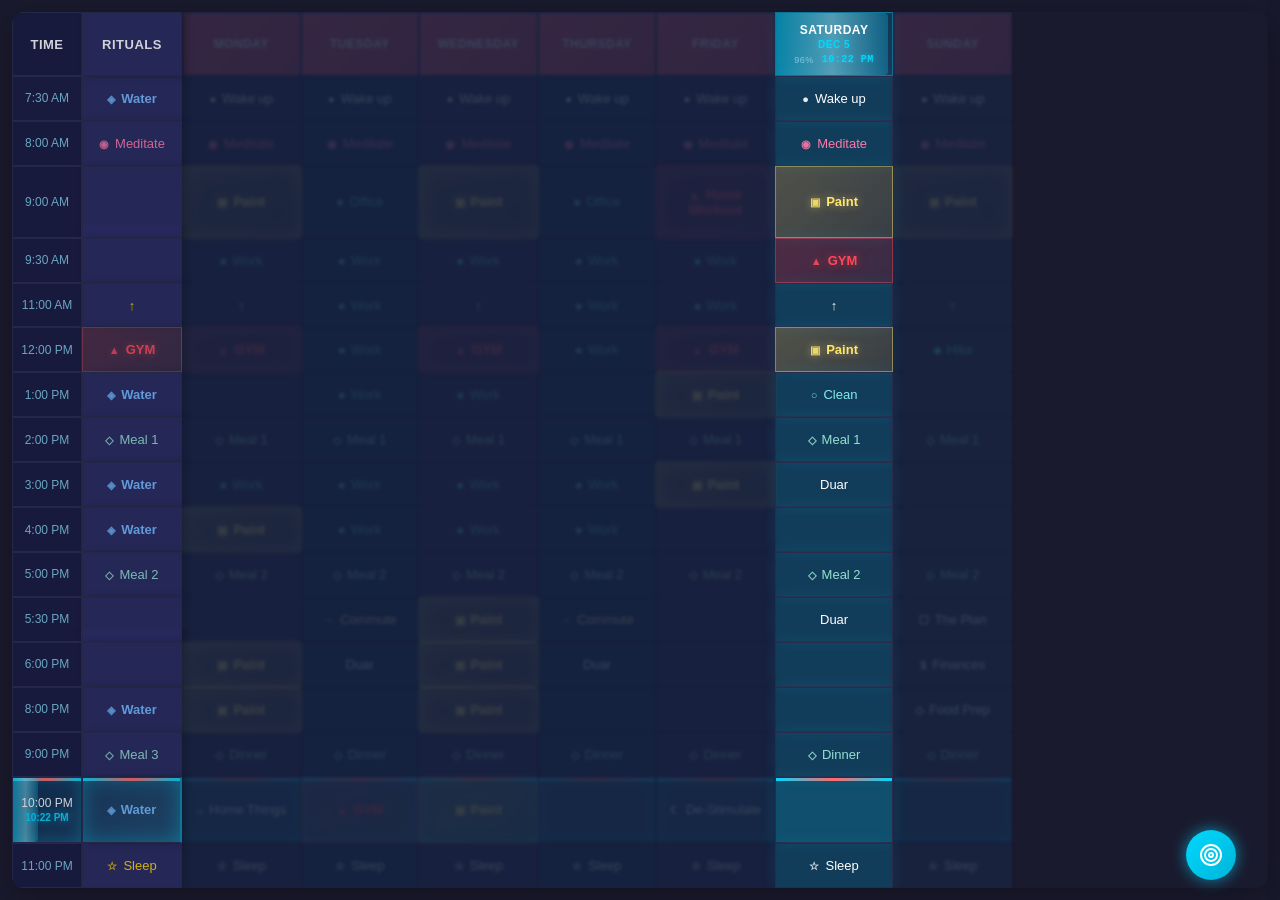
==== commit 91b0553c: "feat: Add PWA support, Focus Mode, and unified UI controls" ====
--- a/index.html
+++ b/index.html
@@ -18,6 +18,7 @@
     <link rel="apple-touch-icon" sizes="152x152" href="apple-touch-icon.png">
     <link rel="apple-touch-icon" sizes="120x120" href="apple-touch-icon.png">
     <link rel="icon" type="image/png" href="apple-touch-icon.png">
+    <link rel="manifest" href="manifest.json">
 
     <title>DAY</title>
     <link rel="stylesheet" href="style.css">
--- a/style.css
+++ b/style.css
@@ -613,6 +613,8 @@
         padding-bottom: env(safe-area-inset-bottom, 8px);
         padding-left: env(safe-area-inset-left, 8px);
         padding-right: env(safe-area-inset-right, 8px);
+        padding-bottom: 0;
+        /* Remove bottom bar gap */
         touch-action: pan-x pan-y;
         -webkit-touch-callout: none;
         -webkit-user-select: none;
@@ -685,4 +687,658 @@
 /* Prevent text selection and zoom gestures */
 * {
     -webkit-tap-highlight-color: transparent;
+}
+
+/* ============================================
+   INTERACTIVE EDITING SYSTEM STYLES
+   ============================================ */
+
+/* ============================================
+   CONTROL BUTTONS (Grouped)
+   ============================================ */
+
+.floating-controls {
+    position: fixed;
+    bottom: 20px;
+    right: 20px;
+    display: flex;
+    gap: 12px;
+    z-index: 1000;
+    align-items: center;
+}
+
+.edit-toggle,
+.settings-toggle,
+.focus-toggle {
+    position: relative;
+    /* Static inside flex */
+    top: auto;
+    bottom: auto;
+    right: auto;
+    left: auto;
+    /* Reset fixed positioning */
+    width: 50px;
+    height: 50px;
+    border-radius: 50%;
+    border: none;
+    font-size: 0;
+    /* Hide text if any */
+    cursor: pointer;
+    box-shadow: 0 4px 15px rgba(0, 0, 0, 0.3);
+    transition: all 0.3s cubic-bezier(0.4, 0, 0.2, 1);
+    display: flex;
+    align-items: center;
+    justify-content: center;
+    color: white;
+    /* For SVGs */
+    padding: 12px;
+}
+
+/* Edit Button */
+.edit-toggle {
+    background: linear-gradient(135deg, #667eea, #764ba2);
+}
+
+.edit-toggle:hover {
+    transform: translateY(-2px) scale(1.05);
+    box-shadow: 0 8px 25px rgba(102, 126, 234, 0.5);
+}
+
+.edit-toggle.active {
+    background: linear-gradient(135deg, #00d9ff, #00b4d8);
+    box-shadow: 0 4px 20px rgba(0, 217, 255, 0.5);
+    animation: editPulse 2s ease-in-out infinite;
+}
+
+/* Settings Button */
+.settings-toggle {
+    background: linear-gradient(135deg, #2d3436, #636e72);
+}
+
+.settings-toggle:hover {
+    transform: rotate(45deg);
+    background: linear-gradient(135deg, #636e72, #b2bec3);
+}
+
+/* Focus Button */
+.focus-toggle {
+    background: linear-gradient(135deg, #2d3436, #636e72);
+    color: #a4b0be;
+}
+
+.focus-toggle:hover {
+    transform: scale(1.1);
+    color: white;
+    background: linear-gradient(135deg, #636e72, #b2bec3);
+}
+
+.focus-toggle.active {
+    background: linear-gradient(135deg, #00d9ff, #00b4d8);
+    color: white;
+    box-shadow: 0 0 15px rgba(0, 217, 255, 0.6);
+}
+
+@keyframes editPulse {
+
+    0%,
+    100% {
+        box-shadow: 0 4px 20px rgba(0, 217, 255, 0.5);
+    }
+
+    50% {
+        box-shadow: 0 4px 30px rgba(0, 217, 255, 0.8);
+    }
+}
+
+/* Settings panel */
+.settings-panel {
+    position: fixed;
+    top: 0;
+    right: -320px;
+    width: 300px;
+    height: 100%;
+    background: linear-gradient(180deg, #1a1a2e, #16213e);
+    z-index: 1001;
+    box-shadow: -4px 0 20px rgba(0, 0, 0, 0.5);
+    transition: right 0.3s ease;
+    display: flex;
+    flex-direction: column;
+    border-left: 1px solid rgba(0, 217, 255, 0.2);
+}
+
+.settings-panel.open {
+    right: 0;
+}
+
+.settings-header {
+    display: flex;
+    justify-content: space-between;
+    align-items: center;
+    padding: 20px;
+    border-bottom: 1px solid rgba(255, 255, 255, 0.1);
+    background: rgba(0, 0, 0, 0.2);
+}
+
+.settings-header h3 {
+    margin: 0;
+    font-size: 18px;
+    color: #00d9ff;
+}
+
+.settings-btn {
+    width: 100%;
+    padding: 12px;
+    margin-top: 10px;
+    border-radius: 8px;
+    background: rgba(255, 255, 255, 0.05);
+    border: 1px solid rgba(255, 255, 255, 0.1);
+    color: white;
+    font-size: 14px;
+    cursor: pointer;
+    transition: all 0.2s ease;
+    display: flex;
+    align-items: center;
+    justify-content: center;
+    gap: 8px;
+}
+
+.settings-btn:hover {
+    background: rgba(255, 255, 255, 0.1);
+    border-color: rgba(0, 217, 255, 0.5);
+}
+
+.btn-group {
+    display: flex;
+    gap: 10px;
+    margin-top: 10px;
+}
+
+.btn-group .settings-btn {
+    margin-top: 0;
+    flex: 1;
+}
+
+.settings-close:hover {
+    background: rgba(255, 71, 87, 0.3);
+    color: #ff4757;
+}
+
+.settings-content {
+    flex: 1;
+    overflow-y: auto;
+    padding: 20px;
+}
+
+.settings-section {
+    margin-bottom: 24px;
+}
+
+.settings-section h4 {
+    font-size: 12px;
+    text-transform: uppercase;
+    letter-spacing: 1px;
+    color: #7ec8e3;
+    margin-bottom: 12px;
+}
+
+.settings-section label {
+    display: block;
+    margin-bottom: 10px;
+    font-size: 14px;
+    color: #a0a0a0;
+}
+
+.settings-section input[type="time"] {
+    width: 100%;
+    padding: 8px 12px;
+    border-radius: 6px;
+    border: 1px solid rgba(255, 255, 255, 0.1);
+    background: rgba(0, 0, 0, 0.3);
+    color: white;
+    font-size: 14px;
+    margin-top: 4px;
+}
+
+.settings-btn {
+    width: 100%;
+    padding: 12px;
+    border-radius: 8px;
+    border: 1px solid rgba(0, 217, 255, 0.3);
+    background: rgba(0, 217, 255, 0.1);
+    color: #00d9ff;
+    font-size: 14px;
+    cursor: pointer;
+    transition: all 0.2s ease;
+    margin-bottom: 8px;
+}
+
+.settings-btn:hover {
+    background: rgba(0, 217, 255, 0.2);
+    border-color: rgba(0, 217, 255, 0.5);
+}
+
+.settings-btn.danger {
+    border-color: rgba(255, 71, 87, 0.3);
+    background: rgba(255, 71, 87, 0.1);
+    color: #ff4757;
+}
+
+.settings-btn.danger:hover {
+    background: rgba(255, 71, 87, 0.2);
+    border-color: rgba(255, 71, 87, 0.5);
+}
+
+/* Activity picker popup */
+.activity-picker {
+    position: fixed;
+    width: 280px;
+    background: linear-gradient(180deg, #1a1a2e, #16213e);
+    border-radius: 12px;
+    box-shadow: 0 8px 32px rgba(0, 0, 0, 0.5);
+    border: 1px solid rgba(0, 217, 255, 0.3);
+    z-index: 1002;
+    opacity: 0;
+    visibility: hidden;
+    transform: translateY(10px);
+    transition: all 0.2s ease;
+    overflow: hidden;
+}
+
+.activity-picker.visible {
+    opacity: 1;
+    visibility: visible;
+    transform: translateY(0);
+}
+
+.picker-grid {
+    display: grid;
+    grid-template-columns: repeat(3, 1fr);
+    gap: 4px;
+    padding: 12px;
+    max-height: 280px;
+    overflow-y: auto;
+}
+
+.picker-item {
+    display: flex;
+    flex-direction: column;
+    align-items: center;
+    justify-content: center;
+    gap: 4px;
+    padding: 10px 6px;
+    border-radius: 8px;
+    border: 1px solid rgba(255, 255, 255, 0.1);
+    background: rgba(255, 255, 255, 0.05);
+    cursor: pointer;
+    transition: all 0.2s ease;
+    color: inherit;
+}
+
+.picker-item:hover {
+    background: rgba(0, 217, 255, 0.2);
+    border-color: rgba(0, 217, 255, 0.4);
+    transform: scale(1.05);
+}
+
+.picker-icon {
+    font-size: 18px;
+}
+
+.picker-name {
+    font-size: 10px;
+    text-align: center;
+    white-space: nowrap;
+    overflow: hidden;
+    text-overflow: ellipsis;
+    max-width: 100%;
+}
+
+.picker-actions {
+    display: flex;
+    gap: 8px;
+    padding: 12px;
+    border-top: 1px solid rgba(255, 255, 255, 0.1);
+    background: rgba(0, 0, 0, 0.2);
+}
+
+.picker-clear,
+.picker-custom {
+    flex: 1;
+    padding: 10px;
+    border-radius: 6px;
+    border: none;
+    font-size: 12px;
+    cursor: pointer;
+    transition: all 0.2s ease;
+}
+
+.picker-clear {
+    background: rgba(255, 71, 87, 0.2);
+    color: #ff4757;
+}
+
+.picker-clear:hover {
+    background: rgba(255, 71, 87, 0.4);
+}
+
+.picker-custom {
+    background: rgba(102, 126, 234, 0.2);
+    color: #667eea;
+}
+
+.picker-custom:hover {
+    background: rgba(102, 126, 234, 0.4);
+}
+
+/* Edit mode cell states */
+.edit-mode td.editable {
+    cursor: pointer;
+}
+
+.edit-mode td.editable:hover {
+    outline: 2px dashed rgba(0, 217, 255, 0.6);
+    outline-offset: -2px;
+    background: rgba(0, 217, 255, 0.1) !important;
+}
+
+.edit-mode td.rituals-col.editable:hover {
+    outline: 2px dashed rgba(255, 215, 0, 0.6);
+    background: rgba(255, 215, 0, 0.15) !important;
+}
+
+/* Mobile adjustments for editing UI */
+@media screen and (max-width: 768px) {
+    .edit-toggle {
+        bottom: 16px;
+        right: 16px;
+        width: 48px;
+        height: 48px;
+        font-size: 20px;
+    }
+
+    .settings-toggle {
+        bottom: 16px;
+        right: 70px;
+        width: 40px;
+        height: 40px;
+        font-size: 16px;
+    }
+
+    .settings-panel {
+        width: 100%;
+        right: -100%;
+    }
+
+    .activity-picker {
+        width: 90%;
+        max-width: 300px;
+        left: 50% !important;
+        transform: translateX(-50%) translateY(10px);
+    }
+
+    .activity-picker.visible {
+        transform: translateX(-50%) translateY(0);
+    }
+
+    .picker-grid {
+        grid-template-columns: repeat(3, 1fr);
+    }
+}
+
+/* ============================================
+   NEW FEATURES STYLES
+   ============================================ */
+
+/* FOCUS MODE */
+/* Updated: Dim inactive DAYS (columns) instead of rows */
+body.focus-mode td,
+body.focus-mode th {
+    transition: opacity 0.5s ease, filter 0.5s ease;
+}
+
+/* Dim all cells that are NOT:
+   1. The Time Column
+   2. The Rituals Column
+   3. The Today Column (marked with .today)
+   4. The Today Header (marked with .today-header)
+*/
+body.focus-mode td:not(.time-col):not(.rituals-col):not(.today),
+body.focus-mode th:not(:nth-child(1)):not(:nth-child(2)):not(.today-header) {
+    opacity: 0.15;
+    filter: blur(1.5px);
+    pointer-events: none;
+}
+
+/* Ensure active day pops */
+body.focus-mode .today,
+body.focus-mode .today-header {
+    opacity: 1;
+    filter: none;
+    z-index: 5;
+    /* Slight elevation */
+    box-shadow: 0 0 15px rgba(0, 217, 255, 0.1);
+}
+
+/* Keep sticky columns visible but slightly less focused than active day if desired, 
+   or keep them fully opaque as they are reference. */
+body.focus-mode .time-col,
+body.focus-mode .rituals-col,
+body.focus-mode th:nth-child(1),
+body.focus-mode th:nth-child(2) {
+    opacity: 0.8;
+    filter: none;
+}
+
+/* Hide controls in Focus Mode */
+body.focus-mode .edit-toggle,
+body.focus-mode .settings-toggle {
+    opacity: 0;
+    transform: scale(0) rotate(45deg);
+    width: 0;
+    padding: 0;
+    margin: 0;
+    pointer-events: none;
+    overflow: hidden;
+    min-width: 0;
+}
+
+/* DRAG AND DROP */
+td.draggable {
+    cursor: grab;
+    user-select: none;
+}
+
+td.dragging {
+    opacity: 0.5;
+    background: rgba(255, 255, 255, 0.1);
+    box-shadow: 0 10px 20px rgba(0, 0, 0, 0.2);
+    border: 2px dashed rgba(255, 255, 255, 0.5);
+}
+
+td.drag-over {
+    background: rgba(255, 255, 255, 0.2) !important;
+    border: 2px dashed #00d9ff;
+    transform: scale(1.05);
+}
+
+/* Ensure buttons stay in container on mobile */
+@media screen and (max-width: 768px) {
+    .floating-controls {
+        bottom: 15px;
+        right: 15px;
+        gap: 10px;
+    }
+
+    .edit-toggle,
+    .settings-toggle,
+    .focus-toggle {
+        position: relative !important;
+        /* Force static */
+        top: auto !important;
+        right: auto !important;
+        bottom: auto !important;
+        width: 44px;
+        /* Slightly smaller on mobile */
+        height: 44px;
+    }
+}
+
+/* ANALYTICS DASHBOARD */
+.analytics-overlay {
+    position: fixed;
+    top: 0;
+    left: 0;
+    width: 100%;
+    height: 100%;
+    background: rgba(10, 10, 30, 0.95);
+    backdrop-filter: blur(10px);
+    z-index: 2000;
+    display: none;
+    justify-content: center;
+    align-items: center;
+    opacity: 0;
+    transition: opacity 0.3s ease;
+}
+
+.analytics-overlay.visible {
+    display: flex;
+    opacity: 1;
+}
+
+.analytics-container {
+    width: 90%;
+    max-width: 800px;
+    height: 80%;
+    background: #16213e;
+    border-radius: 16px;
+    border: 1px solid rgba(255, 255, 255, 0.1);
+    box-shadow: 0 20px 50px rgba(0, 0, 0, 0.5);
+    display: flex;
+    flex-direction: column;
+    overflow: hidden;
+}
+
+.analytics-header {
+    padding: 20px;
+    background: linear-gradient(90deg, #0f3460, #16213e);
+    border-bottom: 1px solid rgba(255, 255, 255, 0.1);
+    display: flex;
+    justify-content: space-between;
+    align-items: center;
+}
+
+.analytics-header h2 {
+    color: #00d9ff;
+    margin: 0;
+    font-size: 24px;
+}
+
+.analytics-content {
+    padding: 20px;
+    overflow-y: auto;
+    display: grid;
+    grid-template-columns: repeat(auto-fit, minmax(250px, 1fr));
+    gap: 20px;
+}
+
+.stat-card {
+    background: rgba(255, 255, 255, 0.05);
+    padding: 20px;
+    border-radius: 12px;
+    border: 1px solid rgba(255, 255, 255, 0.05);
+    transition: transform 0.2s;
+}
+
+.stat-card:hover {
+    transform: translateY(-5px);
+    background: rgba(255, 255, 255, 0.08);
+}
+
+.stat-value {
+    font-size: 32px;
+    font-weight: bold;
+    color: white;
+    margin: 10px 0;
+}
+
+.stat-detail {
+    font-size: 12px;
+    color: #74b9ff;
+}
+
+.close-analytics {
+    background: none;
+    border: none;
+    color: white;
+    font-size: 28px;
+    cursor: pointer;
+}
+
+/* CUSTOM ACTIVITY PALETTE */
+.palette-section {
+    margin-top: 15px;
+    padding-top: 15px;
+    border-top: 1px solid rgba(255, 255, 255, 0.1);
+}
+
+.palette-section h4 {
+    margin: 0 0 10px 0;
+    font-size: 12px;
+    color: #a4b0be;
+}
+
+.settings-toggle-row {
+    display: flex;
+    justify-content: space-between;
+    align-items: center;
+    margin-bottom: 20px;
+    padding: 10px;
+    background: rgba(255, 255, 255, 0.05);
+    border-radius: 8px;
+}
+
+/* TOGGLE SWITCH */
+.switch {
+    position: relative;
+    display: inline-block;
+    width: 50px;
+    height: 24px;
+}
+
+.switch input {
+    opacity: 0;
+    width: 0;
+    height: 0;
+}
+
+.slider {
+    position: absolute;
+    cursor: pointer;
+    top: 0;
+    left: 0;
+    right: 0;
+    bottom: 0;
+    background-color: #4b4b4b;
+    transition: .4s;
+    border-radius: 34px;
+}
+
+.slider:before {
+    position: absolute;
+    content: "";
+    height: 16px;
+    width: 16px;
+    left: 4px;
+    bottom: 4px;
+    background-color: white;
+    transition: .4s;
+    border-radius: 50%;
+}
+
+input:checked+.slider {
+    background-color: #00d9ff;
+}
+
+input:checked+.slider:before {
+    transform: translateX(26px);
 }
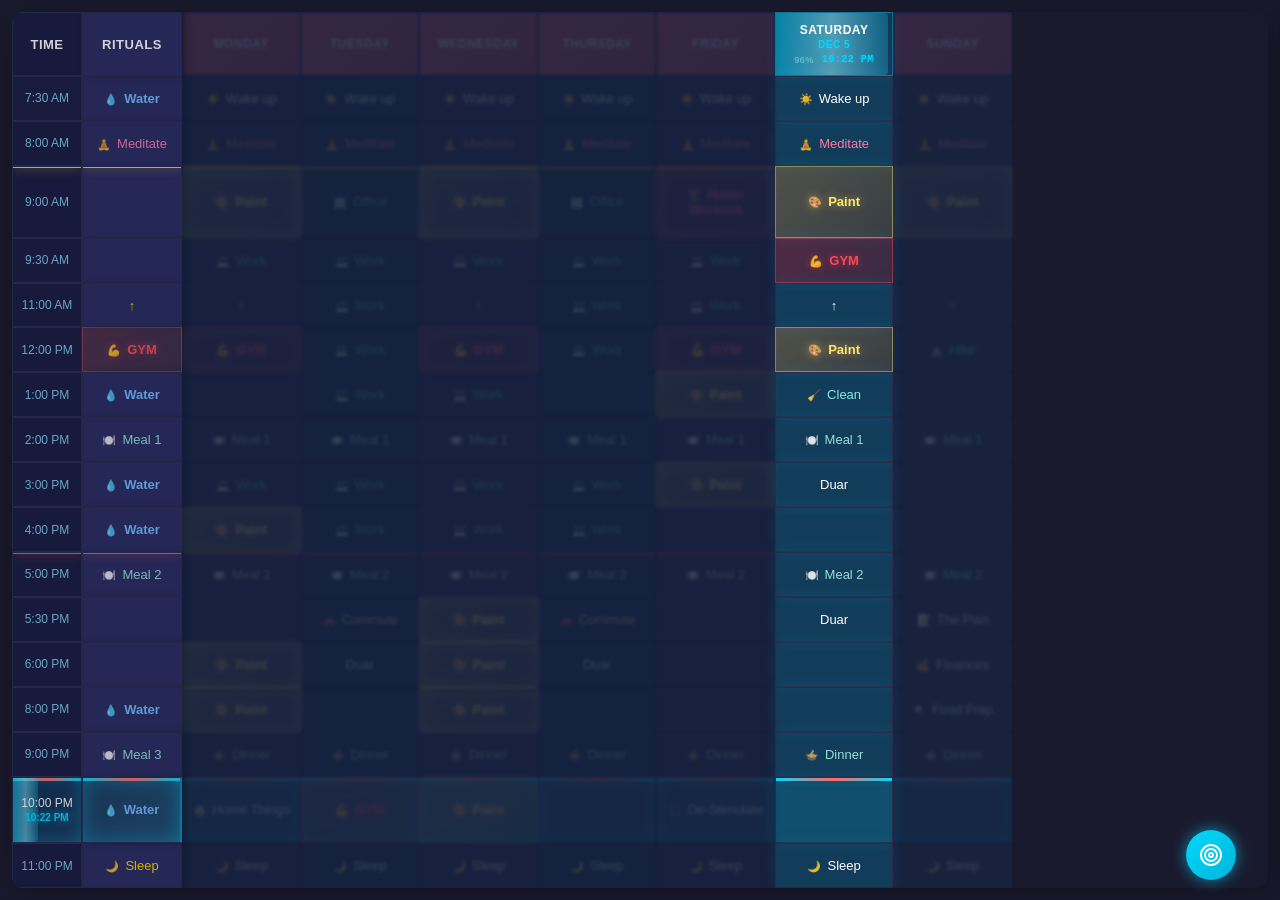
==== commit 652475ff: "Refine activity picker with integrated custom name input, simplify buttons to 'Save', and update wor" ====
--- a/index.html
+++ b/index.html
@@ -44,190 +44,190 @@
                 <tbody>
                     <tr data-time="7.5">
                         <td class="time-col">7:30 AM</td>
-                        <td class="rituals-col activity-water"><span class="icon">◈</span>Water</td>
-                        <td class="monday"><span class="icon">●</span>Wake up</td>
-                        <td class="tuesday"><span class="icon">●</span>Wake up</td>
-                        <td class="wednesday"><span class="icon">●</span>Wake up</td>
-                        <td class="thursday"><span class="icon">●</span>Wake up</td>
-                        <td class="friday"><span class="icon">●</span>Wake up</td>
-                        <td class="saturday"><span class="icon">●</span>Wake up</td>
-                        <td class="sunday"><span class="icon">●</span>Wake up</td>
+                        <td class="rituals-col activity-water"><span class="icon">💧</span>Water</td>
+                        <td class="monday"><span class="icon">☀️</span>Wake up</td>
+                        <td class="tuesday"><span class="icon">☀️</span>Wake up</td>
+                        <td class="wednesday"><span class="icon">☀️</span>Wake up</td>
+                        <td class="thursday"><span class="icon">☀️</span>Wake up</td>
+                        <td class="friday"><span class="icon">☀️</span>Wake up</td>
+                        <td class="saturday"><span class="icon">☀️</span>Wake up</td>
+                        <td class="sunday"><span class="icon">☀️</span>Wake up</td>
                     </tr>
                     <tr data-time="8">
                         <td class="time-col">8:00 AM</td>
-                        <td class="rituals-col activity-meditate"><span class="icon">◉</span>Meditate</td>
-                        <td class="monday activity-meditate"><span class="icon">◉</span>Meditate</td>
-                        <td class="tuesday activity-meditate"><span class="icon">◉</span>Meditate</td>
-                        <td class="wednesday activity-meditate"><span class="icon">◉</span>Meditate</td>
-                        <td class="thursday activity-meditate"><span class="icon">◉</span>Meditate</td>
-                        <td class="friday activity-meditate"><span class="icon">◉</span>Meditate</td>
-                        <td class="saturday activity-meditate"><span class="icon">◉</span>Meditate</td>
-                        <td class="sunday activity-meditate"><span class="icon">◉</span>Meditate</td>
+                        <td class="rituals-col activity-meditate"><span class="icon">🧘</span>Meditate</td>
+                        <td class="monday activity-meditate"><span class="icon">🧘</span>Meditate</td>
+                        <td class="tuesday activity-meditate"><span class="icon">🧘</span>Meditate</td>
+                        <td class="wednesday activity-meditate"><span class="icon">🧘</span>Meditate</td>
+                        <td class="thursday activity-meditate"><span class="icon">🧘</span>Meditate</td>
+                        <td class="friday activity-meditate"><span class="icon">🧘</span>Meditate</td>
+                        <td class="saturday activity-meditate"><span class="icon">🧘</span>Meditate</td>
+                        <td class="sunday activity-meditate"><span class="icon">🧘</span>Meditate</td>
                     </tr>
                     <tr data-time="9">
                         <td class="time-col">9:00 AM</td>
                         <td class="rituals-col"></td>
-                        <td class="monday activity-paint"><span class="icon">▣</span>Paint</td>
-                        <td class="tuesday activity-work"><span class="icon">■</span>Office</td>
-                        <td class="wednesday activity-paint"><span class="icon">▣</span>Paint</td>
-                        <td class="thursday activity-work"><span class="icon">■</span>Office</td>
-                        <td class="friday activity-gym"><span class="icon">▲</span>Home Workout</td>
-                        <td class="saturday activity-paint"><span class="icon">▣</span>Paint</td>
-                        <td class="sunday activity-paint"><span class="icon">▣</span>Paint</td>
+                        <td class="monday activity-paint"><span class="icon">🎨</span>Paint</td>
+                        <td class="tuesday activity-work"><span class="icon">🏢</span>Office</td>
+                        <td class="wednesday activity-paint"><span class="icon">🎨</span>Paint</td>
+                        <td class="thursday activity-work"><span class="icon">🏢</span>Office</td>
+                        <td class="friday activity-gym"><span class="icon">🏋️</span>Home Workout</td>
+                        <td class="saturday activity-paint"><span class="icon">🎨</span>Paint</td>
+                        <td class="sunday activity-paint"><span class="icon">🎨</span>Paint</td>
                     </tr>
                     <tr data-time="9.5">
                         <td class="time-col">9:30 AM</td>
                         <td class="rituals-col"></td>
-                        <td class="monday activity-work"><span class="icon">■</span>Work</td>
-                        <td class="tuesday activity-work"><span class="icon">■</span>Work</td>
-                        <td class="wednesday activity-work"><span class="icon">■</span>Work</td>
-                        <td class="thursday activity-work"><span class="icon">■</span>Work</td>
-                        <td class="friday activity-work"><span class="icon">■</span>Work</td>
-                        <td class="saturday activity-gym"><span class="icon">▲</span>GYM</td>
+                        <td class="monday activity-work"><span class="icon">💻</span>Work</td>
+                        <td class="tuesday activity-work"><span class="icon">💻</span>Work</td>
+                        <td class="wednesday activity-work"><span class="icon">💻</span>Work</td>
+                        <td class="thursday activity-work"><span class="icon">💻</span>Work</td>
+                        <td class="friday activity-work"><span class="icon">💻</span>Work</td>
+                        <td class="saturday activity-gym"><span class="icon">💪</span>GYM</td>
                         <td class="sunday"></td>
                     </tr>
                     <tr data-time="11">
                         <td class="time-col">11:00 AM</td>
                         <td class="rituals-col">↑</td>
                         <td class="monday">↑</td>
-                        <td class="tuesday activity-work"><span class="icon">■</span>Work</td>
+                        <td class="tuesday activity-work"><span class="icon">💻</span>Work</td>
                         <td class="wednesday">↑</td>
-                        <td class="thursday activity-work"><span class="icon">■</span>Work</td>
-                        <td class="friday activity-work"><span class="icon">■</span>Work</td>
+                        <td class="thursday activity-work"><span class="icon">💻</span>Work</td>
+                        <td class="friday activity-work"><span class="icon">💻</span>Work</td>
                         <td class="saturday">↑</td>
                         <td class="sunday">↑</td>
                     </tr>
                     <tr data-time="12">
                         <td class="time-col">12:00 PM</td>
-                        <td class="rituals-col activity-gym"><span class="icon">▲</span>GYM</td>
-                        <td class="monday activity-gym"><span class="icon">▲</span>GYM</td>
-                        <td class="tuesday activity-work"><span class="icon">■</span>Work</td>
-                        <td class="wednesday activity-gym"><span class="icon">▲</span>GYM</td>
-                        <td class="thursday activity-work"><span class="icon">■</span>Work</td>
-                        <td class="friday activity-gym"><span class="icon">▲</span>GYM</td>
-                        <td class="saturday activity-paint"><span class="icon">▣</span>Paint</td>
-                        <td class="sunday activity-hike"><span class="icon">◆</span>Hike</td>
+                        <td class="rituals-col activity-gym"><span class="icon">💪</span>GYM</td>
+                        <td class="monday activity-gym"><span class="icon">💪</span>GYM</td>
+                        <td class="tuesday activity-work"><span class="icon">💻</span>Work</td>
+                        <td class="wednesday activity-gym"><span class="icon">💪</span>GYM</td>
+                        <td class="thursday activity-work"><span class="icon">💻</span>Work</td>
+                        <td class="friday activity-gym"><span class="icon">💪</span>GYM</td>
+                        <td class="saturday activity-paint"><span class="icon">🎨</span>Paint</td>
+                        <td class="sunday activity-hike"><span class="icon">⛰️</span>Hike</td>
                     </tr>
                     <tr data-time="13">
                         <td class="time-col">1:00 PM</td>
-                        <td class="rituals-col activity-water"><span class="icon">◈</span>Water</td>
+                        <td class="rituals-col activity-water"><span class="icon">💧</span>Water</td>
                         <td class="monday"></td>
-                        <td class="tuesday activity-work"><span class="icon">■</span>Work</td>
-                        <td class="wednesday activity-work"><span class="icon">■</span>Work</td>
+                        <td class="tuesday activity-work"><span class="icon">💻</span>Work</td>
+                        <td class="wednesday activity-work"><span class="icon">💻</span>Work</td>
                         <td class="thursday"></td>
-                        <td class="friday activity-paint"><span class="icon">▣</span>Paint</td>
-                        <td class="saturday activity-clean"><span class="icon">○</span>Clean</td>
+                        <td class="friday activity-paint"><span class="icon">🎨</span>Paint</td>
+                        <td class="saturday activity-clean"><span class="icon">🧹</span>Clean</td>
                         <td class="sunday"></td>
                     </tr>
                     <tr data-time="14">
                         <td class="time-col">2:00 PM</td>
-                        <td class="rituals-col activity-meal"><span class="icon">◇</span>Meal 1</td>
-                        <td class="monday activity-meal"><span class="icon">◇</span>Meal 1</td>
-                        <td class="tuesday activity-meal"><span class="icon">◇</span>Meal 1</td>
-                        <td class="wednesday activity-meal"><span class="icon">◇</span>Meal 1</td>
-                        <td class="thursday activity-meal"><span class="icon">◇</span>Meal 1</td>
-                        <td class="friday activity-meal"><span class="icon">◇</span>Meal 1</td>
-                        <td class="saturday activity-meal"><span class="icon">◇</span>Meal 1</td>
-                        <td class="sunday activity-meal"><span class="icon">◇</span>Meal 1</td>
+                        <td class="rituals-col activity-meal"><span class="icon">🍽️</span>Meal 1</td>
+                        <td class="monday activity-meal"><span class="icon">🍽️</span>Meal 1</td>
+                        <td class="tuesday activity-meal"><span class="icon">🍽️</span>Meal 1</td>
+                        <td class="wednesday activity-meal"><span class="icon">🍽️</span>Meal 1</td>
+                        <td class="thursday activity-meal"><span class="icon">🍽️</span>Meal 1</td>
+                        <td class="friday activity-meal"><span class="icon">🍽️</span>Meal 1</td>
+                        <td class="saturday activity-meal"><span class="icon">🍽️</span>Meal 1</td>
+                        <td class="sunday activity-meal"><span class="icon">🍽️</span>Meal 1</td>
                     </tr>
                     <tr data-time="15">
                         <td class="time-col">3:00 PM</td>
-                        <td class="rituals-col activity-water"><span class="icon">◈</span>Water</td>
-                        <td class="monday activity-work"><span class="icon">■</span>Work</td>
-                        <td class="tuesday activity-work"><span class="icon">■</span>Work</td>
-                        <td class="wednesday activity-work"><span class="icon">■</span>Work</td>
-                        <td class="thursday activity-work"><span class="icon">■</span>Work</td>
-                        <td class="friday activity-paint"><span class="icon">▣</span>Paint</td>
+                        <td class="rituals-col activity-water"><span class="icon">💧</span>Water</td>
+                        <td class="monday activity-work"><span class="icon">💻</span>Work</td>
+                        <td class="tuesday activity-work"><span class="icon">💻</span>Work</td>
+                        <td class="wednesday activity-work"><span class="icon">💻</span>Work</td>
+                        <td class="thursday activity-work"><span class="icon">💻</span>Work</td>
+                        <td class="friday activity-paint"><span class="icon">🎨</span>Paint</td>
                         <td class="saturday">Duar</td>
                         <td class="sunday"></td>
                     </tr>
                     <tr data-time="16">
                         <td class="time-col">4:00 PM</td>
-                        <td class="rituals-col activity-water"><span class="icon">◈</span>Water</td>
-                        <td class="monday activity-paint"><span class="icon">▣</span>Paint</td>
-                        <td class="tuesday activity-work"><span class="icon">■</span>Work</td>
-                        <td class="wednesday activity-work"><span class="icon">■</span>Work</td>
-                        <td class="thursday activity-work"><span class="icon">■</span>Work</td>
+                        <td class="rituals-col activity-water"><span class="icon">💧</span>Water</td>
+                        <td class="monday activity-paint"><span class="icon">🎨</span>Paint</td>
+                        <td class="tuesday activity-work"><span class="icon">💻</span>Work</td>
+                        <td class="wednesday activity-work"><span class="icon">💻</span>Work</td>
+                        <td class="thursday activity-work"><span class="icon">💻</span>Work</td>
                         <td class="friday"></td>
                         <td class="saturday"></td>
                         <td class="sunday"></td>
                     </tr>
                     <tr data-time="17">
                         <td class="time-col">5:00 PM</td>
-                        <td class="rituals-col activity-meal"><span class="icon">◇</span>Meal 2</td>
-                        <td class="monday activity-meal"><span class="icon">◇</span>Meal 2</td>
-                        <td class="tuesday activity-meal"><span class="icon">◇</span>Meal 2</td>
-                        <td class="wednesday activity-meal"><span class="icon">◇</span>Meal 2</td>
-                        <td class="thursday activity-meal"><span class="icon">◇</span>Meal 2</td>
-                        <td class="friday activity-meal"><span class="icon">◇</span>Meal 2</td>
-                        <td class="saturday activity-meal"><span class="icon">◇</span>Meal 2</td>
-                        <td class="sunday activity-meal"><span class="icon">◇</span>Meal 2</td>
+                        <td class="rituals-col activity-meal"><span class="icon">🍽️</span>Meal 2</td>
+                        <td class="monday activity-meal"><span class="icon">🍽️</span>Meal 2</td>
+                        <td class="tuesday activity-meal"><span class="icon">🍽️</span>Meal 2</td>
+                        <td class="wednesday activity-meal"><span class="icon">🍽️</span>Meal 2</td>
+                        <td class="thursday activity-meal"><span class="icon">🍽️</span>Meal 2</td>
+                        <td class="friday activity-meal"><span class="icon">🍽️</span>Meal 2</td>
+                        <td class="saturday activity-meal"><span class="icon">🍽️</span>Meal 2</td>
+                        <td class="sunday activity-meal"><span class="icon">🍽️</span>Meal 2</td>
                     </tr>
                     <tr data-time="17.5">
                         <td class="time-col">5:30 PM</td>
                         <td class="rituals-col"></td>
                         <td class="monday"></td>
-                        <td class="tuesday activity-commute"><span class="icon">→</span>Commute</td>
-                        <td class="wednesday activity-paint"><span class="icon">▣</span>Paint</td>
-                        <td class="thursday activity-commute"><span class="icon">→</span>Commute</td>
+                        <td class="tuesday activity-commute"><span class="icon">🚗</span>Commute</td>
+                        <td class="wednesday activity-paint"><span class="icon">🎨</span>Paint</td>
+                        <td class="thursday activity-commute"><span class="icon">🚗</span>Commute</td>
                         <td class="friday"></td>
                         <td class="saturday">Duar</td>
-                        <td class="sunday"><span class="icon">☐</span>The Plan</td>
+                        <td class="sunday"><span class="icon">📝</span>The Plan</td>
                     </tr>
                     <tr data-time="18">
                         <td class="time-col">6:00 PM</td>
                         <td class="rituals-col"></td>
-                        <td class="monday activity-paint"><span class="icon">▣</span>Paint</td>
+                        <td class="monday activity-paint"><span class="icon">🎨</span>Paint</td>
                         <td class="tuesday">Duar</td>
-                        <td class="wednesday activity-paint"><span class="icon">▣</span>Paint</td>
+                        <td class="wednesday activity-paint"><span class="icon">🎨</span>Paint</td>
                         <td class="thursday">Duar</td>
                         <td class="friday"></td>
                         <td class="saturday"></td>
-                        <td class="sunday"><span class="icon">$</span>Finances</td>
+                        <td class="sunday"><span class="icon">💰</span>Finances</td>
                     </tr>
                     <tr data-time="20">
                         <td class="time-col">8:00 PM</td>
-                        <td class="rituals-col activity-water"><span class="icon">◈</span>Water</td>
-                        <td class="monday activity-paint"><span class="icon">▣</span>Paint</td>
+                        <td class="rituals-col activity-water"><span class="icon">💧</span>Water</td>
+                        <td class="monday activity-paint"><span class="icon">🎨</span>Paint</td>
                         <td class="tuesday"></td>
-                        <td class="wednesday activity-paint"><span class="icon">▣</span>Paint</td>
+                        <td class="wednesday activity-paint"><span class="icon">🎨</span>Paint</td>
                         <td class="thursday"></td>
                         <td class="friday"></td>
                         <td class="saturday"></td>
-                        <td class="sunday"><span class="icon">◇</span>Food Prep</td>
+                        <td class="sunday"><span class="icon">🍳</span>Food Prep</td>
                     </tr>
                     <tr data-time="21">
                         <td class="time-col">9:00 PM</td>
-                        <td class="rituals-col activity-meal"><span class="icon">◇</span>Meal 3</td>
-                        <td class="monday activity-meal"><span class="icon">◇</span>Dinner</td>
-                        <td class="tuesday activity-meal"><span class="icon">◇</span>Dinner</td>
-                        <td class="wednesday activity-meal"><span class="icon">◇</span>Dinner</td>
-                        <td class="thursday activity-meal"><span class="icon">◇</span>Dinner</td>
-                        <td class="friday activity-meal"><span class="icon">◇</span>Dinner</td>
-                        <td class="saturday activity-meal"><span class="icon">◇</span>Dinner</td>
-                        <td class="sunday activity-meal"><span class="icon">◇</span>Dinner</td>
+                        <td class="rituals-col activity-meal"><span class="icon">🍽️</span>Meal 3</td>
+                        <td class="monday activity-meal"><span class="icon">🍲</span>Dinner</td>
+                        <td class="tuesday activity-meal"><span class="icon">🍲</span>Dinner</td>
+                        <td class="wednesday activity-meal"><span class="icon">🍲</span>Dinner</td>
+                        <td class="thursday activity-meal"><span class="icon">🍲</span>Dinner</td>
+                        <td class="friday activity-meal"><span class="icon">🍲</span>Dinner</td>
+                        <td class="saturday activity-meal"><span class="icon">🍲</span>Dinner</td>
+                        <td class="sunday activity-meal"><span class="icon">🍲</span>Dinner</td>
                     </tr>
                     <tr data-time="22">
                         <td class="time-col">10:00 PM</td>
-                        <td class="rituals-col activity-water"><span class="icon">◈</span>Water</td>
-                        <td class="monday"><span class="icon">⌂</span>Home Things</td>
-                        <td class="tuesday activity-gym"><span class="icon">▲</span>GYM</td>
-                        <td class="wednesday activity-paint"><span class="icon">▣</span>Paint</td>
+                        <td class="rituals-col activity-water"><span class="icon">💧</span>Water</td>
+                        <td class="monday"><span class="icon">🏠</span>Home Things</td>
+                        <td class="tuesday activity-gym"><span class="icon">💪</span>GYM</td>
+                        <td class="wednesday activity-paint"><span class="icon">🎨</span>Paint</td>
                         <td class="thursday"></td>
-                        <td class="friday"><span class="icon">☾</span>De-Stimulate</td>
+                        <td class="friday"><span class="icon">🎧</span>De-Stimulate</td>
                         <td class="saturday"></td>
                         <td class="sunday"></td>
                     </tr>
                     <tr data-time="23">
                         <td class="time-col">11:00 PM</td>
-                        <td class="rituals-col activity-sleep"><span class="icon">☆</span>Sleep</td>
-                        <td class="monday activity-sleep"><span class="icon">☆</span>Sleep</td>
-                        <td class="tuesday activity-sleep"><span class="icon">☆</span>Sleep</td>
-                        <td class="wednesday activity-sleep"><span class="icon">☆</span>Sleep</td>
-                        <td class="thursday activity-sleep"><span class="icon">☆</span>Sleep</td>
-                        <td class="friday activity-sleep"><span class="icon">☆</span>Sleep</td>
-                        <td class="saturday activity-sleep"><span class="icon">☆</span>Sleep</td>
-                        <td class="sunday activity-sleep"><span class="icon">☆</span>Sleep</td>
+                        <td class="rituals-col activity-sleep"><span class="icon">🌙</span>Sleep</td>
+                        <td class="monday activity-sleep"><span class="icon">🌙</span>Sleep</td>
+                        <td class="tuesday activity-sleep"><span class="icon">🌙</span>Sleep</td>
+                        <td class="wednesday activity-sleep"><span class="icon">🌙</span>Sleep</td>
+                        <td class="thursday activity-sleep"><span class="icon">🌙</span>Sleep</td>
+                        <td class="friday activity-sleep"><span class="icon">🌙</span>Sleep</td>
+                        <td class="saturday activity-sleep"><span class="icon">🌙</span>Sleep</td>
+                        <td class="sunday activity-sleep"><span class="icon">🌙</span>Sleep</td>
                     </tr>
                 </tbody>
             </table>
--- a/style.css
+++ b/style.css
@@ -488,7 +488,7 @@
 }
 
 .zzz-flap::after {
-    content: 'zZz';
+    content: '💤';
     position: absolute;
     font-size: 8px;
     color: rgba(162, 155, 254, 0.4);
@@ -737,17 +737,43 @@
 /* Edit Button */
 .edit-toggle {
     background: linear-gradient(135deg, #667eea, #764ba2);
+    width: 50px;
+    height: 50px;
+    transition: all 0.4s cubic-bezier(0.4, 0, 0.2, 1);
+    overflow: hidden;
+    padding: 12px;
+}
+
+.edit-text {
+    font-size: 13px;
+    font-weight: 700;
+    letter-spacing: 0.5px;
+    white-space: nowrap;
+    opacity: 0;
+    max-width: 0;
+    transition: all 0.4s ease;
+    margin-left: 0;
 }
 
 .edit-toggle:hover {
-    transform: translateY(-2px) scale(1.05);
+    transform: translateY(-2px);
     box-shadow: 0 8px 25px rgba(102, 126, 234, 0.5);
 }
 
 .edit-toggle.active {
     background: linear-gradient(135deg, #00d9ff, #00b4d8);
+    width: 160px;
+    border-radius: 25px;
+    padding-left: 18px;
+    padding-right: 18px;
     box-shadow: 0 4px 20px rgba(0, 217, 255, 0.5);
     animation: editPulse 2s ease-in-out infinite;
+}
+
+.edit-toggle.active .edit-text {
+    opacity: 1;
+    max-width: 120px;
+    margin-left: 8px;
 }
 
 /* Settings Button */
@@ -799,24 +825,28 @@
     height: 100%;
     background: linear-gradient(180deg, #1a1a2e, #16213e);
     z-index: 1001;
-    box-shadow: -4px 0 20px rgba(0, 0, 0, 0.5);
-    transition: right 0.3s ease;
+    z-index: 1001;
+    box-shadow: -10px 0 30px rgba(0, 0, 0, 0.4);
+    transition: all 0.4s cubic-bezier(0.4, 0, 0.2, 1);
     display: flex;
     flex-direction: column;
-    border-left: 1px solid rgba(0, 217, 255, 0.2);
+    border-left: 1px solid rgba(255, 255, 255, 0.1);
+    backdrop-filter: blur(20px);
+    -webkit-backdrop-filter: blur(20px);
 }
 
 .settings-panel.open {
-    right: 0;
+    right: 0 !important;
 }
 
 .settings-header {
     display: flex;
     justify-content: space-between;
     align-items: center;
-    padding: 20px;
+    padding: 24px 20px;
+    padding-top: calc(24px + env(safe-area-inset-top, 0px));
     border-bottom: 1px solid rgba(255, 255, 255, 0.1);
-    background: rgba(0, 0, 0, 0.2);
+    background: rgba(0, 0, 0, 0.3);
 }
 
 .settings-header h3 {
@@ -858,9 +888,25 @@
     flex: 1;
 }
 
+.settings-close {
+    background: rgba(255, 255, 255, 0.1);
+    border: none;
+    color: white;
+    width: 36px;
+    height: 36px;
+    border-radius: 50%;
+    display: flex;
+    align-items: center;
+    justify-content: center;
+    cursor: pointer;
+    font-size: 20px;
+    transition: all 0.2s ease;
+}
+
 .settings-close:hover {
-    background: rgba(255, 71, 87, 0.3);
-    color: #ff4757;
+    background: rgba(255, 71, 87, 0.4);
+    color: white;
+    transform: rotate(90deg);
 }
 
 .settings-content {
@@ -874,42 +920,57 @@
 }
 
 .settings-section h4 {
-    font-size: 12px;
+    font-size: 11px;
     text-transform: uppercase;
-    letter-spacing: 1px;
-    color: #7ec8e3;
-    margin-bottom: 12px;
+    letter-spacing: 1.5px;
+    color: #00d9ff;
+    margin-bottom: 16px;
+    opacity: 0.8;
 }
 
 .settings-section label {
     display: block;
-    margin-bottom: 10px;
+    margin-bottom: 12px;
     font-size: 14px;
-    color: #a0a0a0;
+    color: #fff;
+    font-weight: 500;
 }
 
 .settings-section input[type="time"] {
     width: 100%;
-    padding: 8px 12px;
-    border-radius: 6px;
+    padding: 14px 16px;
+    border-radius: 10px;
     border: 1px solid rgba(255, 255, 255, 0.1);
-    background: rgba(0, 0, 0, 0.3);
+    background: rgba(0, 0, 0, 0.4);
     color: white;
-    font-size: 14px;
-    margin-top: 4px;
+    font-size: 16px;
+    margin-top: 6px;
+    font-family: inherit;
+    box-shadow: inset 0 2px 4px rgba(0, 0, 0, 0.2);
+}
+
+.settings-section input[type="time"]:focus {
+    outline: none;
+    border-color: #00d9ff;
+    box-shadow: 0 0 0 3px rgba(0, 217, 255, 0.1);
 }
 
 .settings-btn {
     width: 100%;
-    padding: 12px;
-    border-radius: 8px;
+    padding: 16px;
+    border-radius: 12px;
     border: 1px solid rgba(0, 217, 255, 0.3);
-    background: rgba(0, 217, 255, 0.1);
+    background: rgba(0, 217, 255, 0.08);
     color: #00d9ff;
-    font-size: 14px;
+    font-size: 15px;
+    font-weight: 600;
     cursor: pointer;
-    transition: all 0.2s ease;
-    margin-bottom: 8px;
+    transition: all 0.2s cubic-bezier(0.4, 0, 0.2, 1);
+    margin-bottom: 12px;
+    display: flex;
+    align-items: center;
+    justify-content: center;
+    gap: 10px;
 }
 
 .settings-btn:hover {
@@ -931,17 +992,24 @@
 /* Activity picker popup */
 .activity-picker {
     position: fixed;
+    left: 0;
+    top: 0;
+    transform: translateY(20px);
     width: 280px;
-    background: linear-gradient(180deg, #1a1a2e, #16213e);
-    border-radius: 12px;
-    box-shadow: 0 8px 32px rgba(0, 0, 0, 0.5);
-    border: 1px solid rgba(0, 217, 255, 0.3);
+    max-width: 90vw;
+    background: rgba(20, 20, 20, 0.95);
+    backdrop-filter: blur(20px);
+    -webkit-backdrop-filter: blur(20px);
+    border: 1px solid rgba(255, 255, 255, 0.1);
+    border-radius: 24px;
+    box-shadow: 0 20px 50px rgba(0, 0, 0, 0.5);
     z-index: 1002;
     opacity: 0;
     visibility: hidden;
-    transform: translateY(10px);
-    transition: all 0.2s ease;
-    overflow: hidden;
+    transition: all 0.3s cubic-bezier(0.4, 0, 0.2, 1);
+    display: flex;
+    flex-direction: column;
+    max-height: 85vh;
 }
 
 .activity-picker.visible {
@@ -950,13 +1018,47 @@
     transform: translateY(0);
 }
 
-.picker-grid {
+.picker-header {
+    padding: 20px 24px;
+    display: flex;
+    justify-content: space-between;
+    align-items: center;
+    border-bottom: 1px solid rgba(255, 255, 255, 0.05);
+}
+
+.picker-header h4 {
+    margin: 0;
+    font-size: 16px;
+    font-weight: 700;
+    color: #fff;
+    letter-spacing: 0.5px;
+    text-transform: uppercase;
+}
+
+.picker-scroll-area {
+    padding: 16px;
+    overflow-y: auto;
+    flex: 1;
+}
+
+.picker-section {
+    margin-bottom: 24px;
+}
+
+.picker-section h5 {
+    margin: 0 0 12px 0;
+    font-size: 11px;
+    color: rgba(255, 255, 255, 0.4);
+    text-transform: uppercase;
+    letter-spacing: 1px;
+    font-weight: 600;
+}
+
+.picker-grid,
+.palette-grid {
     display: grid;
-    grid-template-columns: repeat(3, 1fr);
-    gap: 4px;
-    padding: 12px;
-    max-height: 280px;
-    overflow-y: auto;
+    grid-template-columns: repeat(auto-fill, minmax(80px, 1fr));
+    gap: 8px;
 }
 
 .picker-item {
@@ -964,70 +1066,152 @@
     flex-direction: column;
     align-items: center;
     justify-content: center;
-    gap: 4px;
-    padding: 10px 6px;
-    border-radius: 8px;
-    border: 1px solid rgba(255, 255, 255, 0.1);
-    background: rgba(255, 255, 255, 0.05);
+    padding: 12px 8px;
+    background: rgba(255, 255, 255, 0.03);
+    border: 1px solid rgba(255, 255, 255, 0.05);
+    border-radius: 12px;
     cursor: pointer;
     transition: all 0.2s ease;
-    color: inherit;
+    text-align: center;
+    color: #eee;
 }
 
 .picker-item:hover {
-    background: rgba(0, 217, 255, 0.2);
-    border-color: rgba(0, 217, 255, 0.4);
-    transform: scale(1.05);
+    background: rgba(255, 255, 255, 0.08);
+    transform: translateY(-2px);
+}
+
+.picker-item.selected {
+    background: rgba(0, 217, 255, 0.15);
+    border-color: #00d9ff;
+    color: #00d9ff;
+    box-shadow: 0 0 15px rgba(0, 217, 255, 0.2);
 }
 
 .picker-icon {
-    font-size: 18px;
+    font-size: 20px;
+    margin-bottom: 4px;
 }
 
 .picker-name {
     font-size: 10px;
-    text-align: center;
-    white-space: nowrap;
-    overflow: hidden;
-    text-overflow: ellipsis;
-    max-width: 100%;
-}
-
-.picker-actions {
-    display: flex;
+    font-weight: 500;
+    opacity: 0.8;
+}
+
+.picker-link-container {
+    background: rgba(255, 255, 255, 0.03);
+    padding: 16px;
+    border-radius: 16px;
+    border: 1px solid rgba(255, 255, 255, 0.05);
+}
+
+.picker-link-container label {
+    display: block;
+    font-size: 11px;
+    color: rgba(255, 255, 255, 0.5);
+    margin-bottom: 8px;
+    font-weight: 500;
+}
+
+.picker-input {
+    width: 100%;
+    background: rgba(0, 0, 0, 0.3);
+    border: 1px solid rgba(255, 255, 255, 0.1);
+    border-radius: 8px;
+    padding: 10px 12px;
+    color: #fff;
+    font-size: 13px;
+    font-family: inherit;
+    transition: border-color 0.2s;
+}
+
+.picker-input:focus {
+    outline: none;
+    border-color: #00d9ff;
+    background: rgba(0, 0, 0, 0.5);
+}
+
+.picker-footer {
+    padding: 16px;
+    background: rgba(0, 0, 0, 0.3);
+    border-top: 1px solid rgba(255, 255, 255, 0.1);
+    display: grid;
+    grid-template-columns: 1fr 1fr;
+    gap: 12px;
+}
+
+.picker-footer button {
+    padding: 12px;
+    border-radius: 12px;
+    font-size: 13px;
+    font-weight: 600;
+    cursor: pointer;
+    transition: all 0.2s;
+    border: 1px solid rgba(255, 255, 255, 0.1);
+    display: flex;
+    align-items: center;
+    justify-content: center;
     gap: 8px;
-    padding: 12px;
-    border-top: 1px solid rgba(255, 255, 255, 0.1);
-    background: rgba(0, 0, 0, 0.2);
-}
-
-.picker-clear,
+    font-family: inherit;
+}
+
+.picker-clear {
+    background: rgba(255, 71, 87, 0.1);
+    color: #ff4757;
+    border-color: rgba(255, 71, 87, 0.2) !important;
+}
+
+.picker-clear:hover {
+    background: rgba(255, 71, 87, 0.2);
+}
+
+.picker-clear.selected {
+    background: #ff4757;
+    color: white;
+}
+
 .picker-custom {
-    flex: 1;
-    padding: 10px;
-    border-radius: 6px;
+    background: rgba(255, 255, 255, 0.05);
+    color: #fff;
+}
+
+.picker-custom:hover {
+    background: rgba(255, 255, 255, 0.1);
+}
+
+.picker-save {
+    background: linear-gradient(135deg, #00d9ff, #00a8ff);
+    color: #000;
+    font-weight: 700;
+    text-transform: uppercase;
+    letter-spacing: 1px;
+    border: none !important;
+    box-shadow: 0 4px 15px rgba(0, 217, 255, 0.3);
+}
+
+.picker-save:hover {
+    transform: translateY(-2px);
+    box-shadow: 0 6px 20px rgba(0, 217, 255, 0.4);
+}
+
+.picker-close {
+    background: rgba(255, 255, 255, 0.1);
     border: none;
-    font-size: 12px;
+    color: white;
+    width: 32px;
+    height: 32px;
+    border-radius: 50%;
+    display: flex;
+    align-items: center;
+    justify-content: center;
     cursor: pointer;
     transition: all 0.2s ease;
 }
 
-.picker-clear {
-    background: rgba(255, 71, 87, 0.2);
-    color: #ff4757;
-}
-
-.picker-clear:hover {
+.picker-close:hover {
     background: rgba(255, 71, 87, 0.4);
-}
-
-.picker-custom {
-    background: rgba(102, 126, 234, 0.2);
-    color: #667eea;
-}
-
-.picker-custom:hover {
-    background: rgba(102, 126, 234, 0.4);
+    transform: rotate(90deg);
 }
 
 /* Edit mode cell states */
@@ -1066,7 +1250,15 @@
 
     .settings-panel {
         width: 100%;
+        max-width: 100%;
         right: -100%;
+        border-left: none;
+        border-radius: 0;
+    }
+
+    .settings-content {
+        padding: 24px;
+        padding-bottom: calc(24px + env(safe-area-inset-bottom, 0px));
     }
 
     .activity-picker {
@@ -1180,6 +1372,15 @@
         width: 44px;
         /* Slightly smaller on mobile */
         height: 44px;
+    }
+
+    .edit-toggle.active {
+        width: 140px;
+        height: 44px;
+    }
+
+    .edit-text {
+        font-size: 11px;
     }
 }
 
@@ -1291,18 +1492,25 @@
     display: flex;
     justify-content: space-between;
     align-items: center;
-    margin-bottom: 20px;
-    padding: 10px;
-    background: rgba(255, 255, 255, 0.05);
-    border-radius: 8px;
+    margin-bottom: 16px;
+    padding: 16px;
+    background: rgba(255, 255, 255, 0.03);
+    border: 1px solid rgba(255, 255, 255, 0.05);
+    border-radius: 12px;
+}
+
+.settings-toggle-row span {
+    font-size: 15px;
+    color: #fff;
+    font-weight: 500;
 }
 
 /* TOGGLE SWITCH */
 .switch {
     position: relative;
     display: inline-block;
-    width: 50px;
-    height: 24px;
+    width: 54px;
+    height: 30px;
 }
 
 .switch input {
@@ -1326,13 +1534,14 @@
 .slider:before {
     position: absolute;
     content: "";
-    height: 16px;
-    width: 16px;
+    height: 22px;
+    width: 22px;
     left: 4px;
     bottom: 4px;
     background-color: white;
     transition: .4s;
     border-radius: 50%;
+    box-shadow: 0 2px 4px rgba(0, 0, 0, 0.3);
 }
 
 input:checked+.slider {
@@ -1340,5 +1549,104 @@
 }
 
 input:checked+.slider:before {
-    transform: translateX(26px);
+    transform: translateX(24px);
+}
+
+/* WORK SCHEDULE LINES */
+.work-start-cell::before {
+    content: '';
+    position: absolute;
+    top: -2px;
+    left: 0;
+    right: 0;
+    height: 3px;
+    background: #ffcc00;
+    box-shadow: 0 0 10px rgba(255, 204, 0, 0.5);
+    z-index: 5;
+}
+
+.work-end-cell::before {
+    content: '';
+    position: absolute;
+    top: -2px;
+    left: 0;
+    right: 0;
+    height: 3px;
+    background: #ff4757;
+    box-shadow: 0 0 10px rgba(255, 71, 87, 0.5);
+    z-index: 5;
+}
+
+/* SETTINGS DAY PICKER */
+.day-picker {
+    display: flex;
+    justify-content: space-between;
+    margin-top: 10px;
+    background: rgba(255, 255, 255, 0.05);
+    padding: 8px;
+    border-radius: 8px;
+}
+
+.day-picker label {
+    display: flex;
+    flex-direction: column;
+    align-items: center;
+    gap: 4px;
+    font-size: 10px;
+    color: #888;
+    cursor: pointer;
+}
+
+.day-picker input[type="checkbox"] {
+    appearance: none;
+    -webkit-appearance: none;
+    width: 18px;
+    height: 18px;
+    border: 1px solid rgba(255, 255, 255, 0.2);
+    border-radius: 4px;
+    background: transparent;
+    cursor: pointer;
+    display: flex;
+    align-items: center;
+    justify-content: center;
+    transition: all 0.2s;
+}
+
+.day-picker input[type="checkbox"]:checked {
+    background: #00d9ff;
+    border-color: #00d9ff;
+}
+
+.day-picker input[type="checkbox"]:checked::after {
+    content: '\2713';
+    color: #000;
+    font-size: 12px;
+    font-weight: bold;
+}
+
+.settings-input-row {
+    display: flex;
+    gap: 15px;
+    margin-bottom: 15px;
+}
+
+.settings-input-row label {
+    flex: 1;
+    display: flex;
+    flex-direction: column;
+    gap: 5px;
+    font-size: 11px;
+    color: #aaa;
+    text-transform: uppercase;
+    font-weight: 600;
+}
+
+.settings-input-row input {
+    background: rgba(255, 255, 255, 0.08);
+    border: 1px solid rgba(255, 255, 255, 0.1);
+    border-radius: 6px;
+    color: #fff;
+    padding: 8px;
+    font-family: inherit;
+    font-size: 14px;
 }
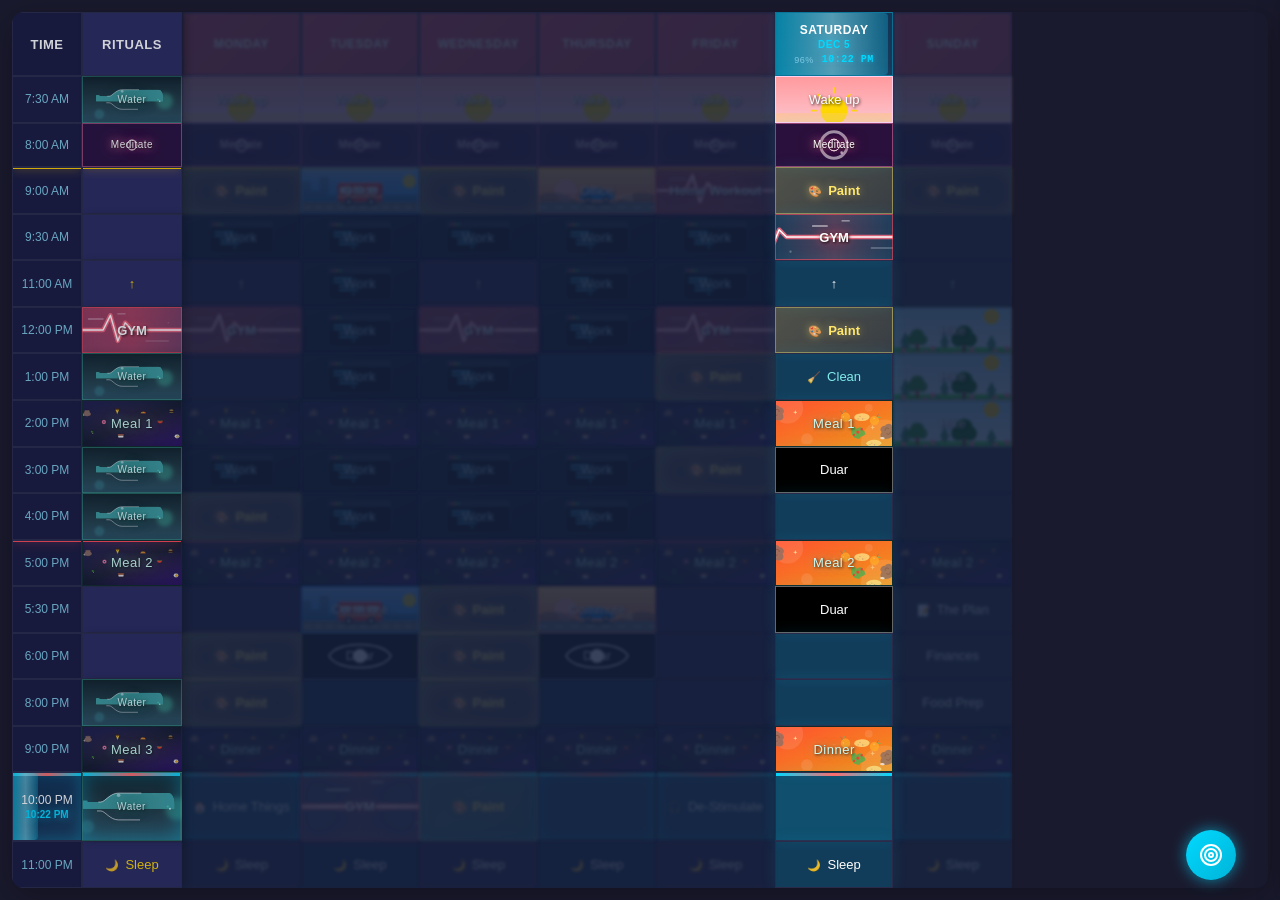
==== commit a9e025db: "Update schedule with epic animated finances SVG, improved active slot logic, and better meal animati" ====
--- a/index.html
+++ b/index.html
@@ -44,174 +44,174 @@
                 <tbody>
                     <tr data-time="7.5">
                         <td class="time-col">7:30 AM</td>
-                        <td class="rituals-col activity-water"><span class="icon">💧</span>Water</td>
-                        <td class="monday"><span class="icon">☀️</span>Wake up</td>
-                        <td class="tuesday"><span class="icon">☀️</span>Wake up</td>
-                        <td class="wednesday"><span class="icon">☀️</span>Wake up</td>
-                        <td class="thursday"><span class="icon">☀️</span>Wake up</td>
-                        <td class="friday"><span class="icon">☀️</span>Wake up</td>
-                        <td class="saturday"><span class="icon">☀️</span>Wake up</td>
-                        <td class="sunday"><span class="icon">☀️</span>Wake up</td>
+                        <td class="rituals-col activity-water">Water</td>
+                        <td class="monday activity-wakeup">Wake up</td>
+                        <td class="tuesday activity-wakeup">Wake up</td>
+                        <td class="wednesday activity-wakeup">Wake up</td>
+                        <td class="thursday activity-wakeup">Wake up</td>
+                        <td class="friday activity-wakeup">Wake up</td>
+                        <td class="saturday activity-wakeup">Wake up</td>
+                        <td class="sunday activity-wakeup">Wake up</td>
                     </tr>
                     <tr data-time="8">
                         <td class="time-col">8:00 AM</td>
-                        <td class="rituals-col activity-meditate"><span class="icon">🧘</span>Meditate</td>
-                        <td class="monday activity-meditate"><span class="icon">🧘</span>Meditate</td>
-                        <td class="tuesday activity-meditate"><span class="icon">🧘</span>Meditate</td>
-                        <td class="wednesday activity-meditate"><span class="icon">🧘</span>Meditate</td>
-                        <td class="thursday activity-meditate"><span class="icon">🧘</span>Meditate</td>
-                        <td class="friday activity-meditate"><span class="icon">🧘</span>Meditate</td>
-                        <td class="saturday activity-meditate"><span class="icon">🧘</span>Meditate</td>
-                        <td class="sunday activity-meditate"><span class="icon">🧘</span>Meditate</td>
+                        <td class="rituals-col activity-meditate">Meditate</td>
+                        <td class="monday activity-meditate">Meditate</td>
+                        <td class="tuesday activity-meditate">Meditate</td>
+                        <td class="wednesday activity-meditate">Meditate</td>
+                        <td class="thursday activity-meditate">Meditate</td>
+                        <td class="friday activity-meditate">Meditate</td>
+                        <td class="saturday activity-meditate">Meditate</td>
+                        <td class="sunday activity-meditate">Meditate</td>
                     </tr>
                     <tr data-time="9">
                         <td class="time-col">9:00 AM</td>
                         <td class="rituals-col"></td>
                         <td class="monday activity-paint"><span class="icon">🎨</span>Paint</td>
-                        <td class="tuesday activity-work"><span class="icon">🏢</span>Office</td>
-                        <td class="wednesday activity-paint"><span class="icon">🎨</span>Paint</td>
-                        <td class="thursday activity-work"><span class="icon">🏢</span>Office</td>
-                        <td class="friday activity-gym"><span class="icon">🏋️</span>Home Workout</td>
+                        <td class="tuesday activity-bus">Office</td>
+                        <td class="wednesday activity-paint"><span class="icon">🎨</span>Paint</td>
+                        <td class="thursday activity-car">Office</td>
+                        <td class="friday activity-gym">Home Workout</td>
                         <td class="saturday activity-paint"><span class="icon">🎨</span>Paint</td>
                         <td class="sunday activity-paint"><span class="icon">🎨</span>Paint</td>
                     </tr>
                     <tr data-time="9.5">
                         <td class="time-col">9:30 AM</td>
                         <td class="rituals-col"></td>
-                        <td class="monday activity-work"><span class="icon">💻</span>Work</td>
-                        <td class="tuesday activity-work"><span class="icon">💻</span>Work</td>
-                        <td class="wednesday activity-work"><span class="icon">💻</span>Work</td>
-                        <td class="thursday activity-work"><span class="icon">💻</span>Work</td>
-                        <td class="friday activity-work"><span class="icon">💻</span>Work</td>
-                        <td class="saturday activity-gym"><span class="icon">💪</span>GYM</td>
+                        <td class="monday activity-work">Work</td>
+                        <td class="tuesday activity-work">Work</td>
+                        <td class="wednesday activity-work">Work</td>
+                        <td class="thursday activity-work">Work</td>
+                        <td class="friday activity-work">Work</td>
+                        <td class="saturday activity-gym">GYM</td>
                         <td class="sunday"></td>
                     </tr>
                     <tr data-time="11">
                         <td class="time-col">11:00 AM</td>
                         <td class="rituals-col">↑</td>
                         <td class="monday">↑</td>
-                        <td class="tuesday activity-work"><span class="icon">💻</span>Work</td>
+                        <td class="tuesday activity-work">Work</td>
                         <td class="wednesday">↑</td>
-                        <td class="thursday activity-work"><span class="icon">💻</span>Work</td>
-                        <td class="friday activity-work"><span class="icon">💻</span>Work</td>
+                        <td class="thursday activity-work">Work</td>
+                        <td class="friday activity-work">Work</td>
                         <td class="saturday">↑</td>
                         <td class="sunday">↑</td>
                     </tr>
                     <tr data-time="12">
                         <td class="time-col">12:00 PM</td>
-                        <td class="rituals-col activity-gym"><span class="icon">💪</span>GYM</td>
-                        <td class="monday activity-gym"><span class="icon">💪</span>GYM</td>
-                        <td class="tuesday activity-work"><span class="icon">💻</span>Work</td>
-                        <td class="wednesday activity-gym"><span class="icon">💪</span>GYM</td>
-                        <td class="thursday activity-work"><span class="icon">💻</span>Work</td>
-                        <td class="friday activity-gym"><span class="icon">💪</span>GYM</td>
+                        <td class="rituals-col activity-gym">GYM</td>
+                        <td class="monday activity-gym">GYM</td>
+                        <td class="tuesday activity-work">Work</td>
+                        <td class="wednesday activity-gym">GYM</td>
+                        <td class="thursday activity-work">Work</td>
+                        <td class="friday activity-gym">GYM</td>
                         <td class="saturday activity-paint"><span class="icon">🎨</span>Paint</td>
-                        <td class="sunday activity-hike"><span class="icon">⛰️</span>Hike</td>
+                        <td class="sunday activity-hike">Hike</td>
                     </tr>
                     <tr data-time="13">
                         <td class="time-col">1:00 PM</td>
-                        <td class="rituals-col activity-water"><span class="icon">💧</span>Water</td>
+                        <td class="rituals-col activity-water">Water</td>
                         <td class="monday"></td>
-                        <td class="tuesday activity-work"><span class="icon">💻</span>Work</td>
-                        <td class="wednesday activity-work"><span class="icon">💻</span>Work</td>
+                        <td class="tuesday activity-work">Work</td>
+                        <td class="wednesday activity-work">Work</td>
                         <td class="thursday"></td>
                         <td class="friday activity-paint"><span class="icon">🎨</span>Paint</td>
                         <td class="saturday activity-clean"><span class="icon">🧹</span>Clean</td>
-                        <td class="sunday"></td>
+                        <td class="sunday activity-hike">Hike</td>
                     </tr>
                     <tr data-time="14">
                         <td class="time-col">2:00 PM</td>
-                        <td class="rituals-col activity-meal"><span class="icon">🍽️</span>Meal 1</td>
-                        <td class="monday activity-meal"><span class="icon">🍽️</span>Meal 1</td>
-                        <td class="tuesday activity-meal"><span class="icon">🍽️</span>Meal 1</td>
-                        <td class="wednesday activity-meal"><span class="icon">🍽️</span>Meal 1</td>
-                        <td class="thursday activity-meal"><span class="icon">🍽️</span>Meal 1</td>
-                        <td class="friday activity-meal"><span class="icon">🍽️</span>Meal 1</td>
-                        <td class="saturday activity-meal"><span class="icon">🍽️</span>Meal 1</td>
-                        <td class="sunday activity-meal"><span class="icon">🍽️</span>Meal 1</td>
+                        <td class="rituals-col activity-meal">Meal 1</td>
+                        <td class="monday activity-meal">Meal 1</td>
+                        <td class="tuesday activity-meal">Meal 1</td>
+                        <td class="wednesday activity-meal">Meal 1</td>
+                        <td class="thursday activity-meal">Meal 1</td>
+                        <td class="friday activity-meal">Meal 1</td>
+                        <td class="saturday activity-meal">Meal 1</td>
+                        <td class="sunday activity-hike">Hike</td>
                     </tr>
                     <tr data-time="15">
                         <td class="time-col">3:00 PM</td>
-                        <td class="rituals-col activity-water"><span class="icon">💧</span>Water</td>
-                        <td class="monday activity-work"><span class="icon">💻</span>Work</td>
-                        <td class="tuesday activity-work"><span class="icon">💻</span>Work</td>
-                        <td class="wednesday activity-work"><span class="icon">💻</span>Work</td>
-                        <td class="thursday activity-work"><span class="icon">💻</span>Work</td>
+                        <td class="rituals-col activity-water">Water</td>
+                        <td class="monday activity-work">Work</td>
+                        <td class="tuesday activity-work">Work</td>
+                        <td class="wednesday activity-work">Work</td>
+                        <td class="thursday activity-work">Work</td>
                         <td class="friday activity-paint"><span class="icon">🎨</span>Paint</td>
-                        <td class="saturday">Duar</td>
+                        <td class="saturday activity-duar">Duar</td>
                         <td class="sunday"></td>
                     </tr>
                     <tr data-time="16">
                         <td class="time-col">4:00 PM</td>
-                        <td class="rituals-col activity-water"><span class="icon">💧</span>Water</td>
-                        <td class="monday activity-paint"><span class="icon">🎨</span>Paint</td>
-                        <td class="tuesday activity-work"><span class="icon">💻</span>Work</td>
-                        <td class="wednesday activity-work"><span class="icon">💻</span>Work</td>
-                        <td class="thursday activity-work"><span class="icon">💻</span>Work</td>
+                        <td class="rituals-col activity-water">Water</td>
+                        <td class="monday activity-paint"><span class="icon">🎨</span>Paint</td>
+                        <td class="tuesday activity-work">Work</td>
+                        <td class="wednesday activity-work">Work</td>
+                        <td class="thursday activity-work">Work</td>
                         <td class="friday"></td>
                         <td class="saturday"></td>
                         <td class="sunday"></td>
                     </tr>
                     <tr data-time="17">
                         <td class="time-col">5:00 PM</td>
-                        <td class="rituals-col activity-meal"><span class="icon">🍽️</span>Meal 2</td>
-                        <td class="monday activity-meal"><span class="icon">🍽️</span>Meal 2</td>
-                        <td class="tuesday activity-meal"><span class="icon">🍽️</span>Meal 2</td>
-                        <td class="wednesday activity-meal"><span class="icon">🍽️</span>Meal 2</td>
-                        <td class="thursday activity-meal"><span class="icon">🍽️</span>Meal 2</td>
-                        <td class="friday activity-meal"><span class="icon">🍽️</span>Meal 2</td>
-                        <td class="saturday activity-meal"><span class="icon">🍽️</span>Meal 2</td>
-                        <td class="sunday activity-meal"><span class="icon">🍽️</span>Meal 2</td>
+                        <td class="rituals-col activity-meal">Meal 2</td>
+                        <td class="monday activity-meal">Meal 2</td>
+                        <td class="tuesday activity-meal">Meal 2</td>
+                        <td class="wednesday activity-meal">Meal 2</td>
+                        <td class="thursday activity-meal">Meal 2</td>
+                        <td class="friday activity-meal">Meal 2</td>
+                        <td class="saturday activity-meal">Meal 2</td>
+                        <td class="sunday activity-meal">Meal 2</td>
                     </tr>
                     <tr data-time="17.5">
                         <td class="time-col">5:30 PM</td>
                         <td class="rituals-col"></td>
                         <td class="monday"></td>
-                        <td class="tuesday activity-commute"><span class="icon">🚗</span>Commute</td>
-                        <td class="wednesday activity-paint"><span class="icon">🎨</span>Paint</td>
-                        <td class="thursday activity-commute"><span class="icon">🚗</span>Commute</td>
-                        <td class="friday"></td>
-                        <td class="saturday">Duar</td>
+                        <td class="tuesday activity-bus">Commute</td>
+                        <td class="wednesday activity-paint"><span class="icon">🎨</span>Paint</td>
+                        <td class="thursday activity-car">Commute</td>
+                        <td class="friday"></td>
+                        <td class="saturday activity-duar">Duar</td>
                         <td class="sunday"><span class="icon">📝</span>The Plan</td>
                     </tr>
                     <tr data-time="18">
                         <td class="time-col">6:00 PM</td>
                         <td class="rituals-col"></td>
                         <td class="monday activity-paint"><span class="icon">🎨</span>Paint</td>
-                        <td class="tuesday">Duar</td>
-                        <td class="wednesday activity-paint"><span class="icon">🎨</span>Paint</td>
-                        <td class="thursday">Duar</td>
-                        <td class="friday"></td>
-                        <td class="saturday"></td>
-                        <td class="sunday"><span class="icon">💰</span>Finances</td>
+                        <td class="tuesday activity-duar">Duar</td>
+                        <td class="wednesday activity-paint"><span class="icon">🎨</span>Paint</td>
+                        <td class="thursday activity-duar">Duar</td>
+                        <td class="friday"></td>
+                        <td class="saturday"></td>
+                        <td class="sunday">Finances</td>
                     </tr>
                     <tr data-time="20">
                         <td class="time-col">8:00 PM</td>
-                        <td class="rituals-col activity-water"><span class="icon">💧</span>Water</td>
+                        <td class="rituals-col activity-water">Water</td>
                         <td class="monday activity-paint"><span class="icon">🎨</span>Paint</td>
                         <td class="tuesday"></td>
                         <td class="wednesday activity-paint"><span class="icon">🎨</span>Paint</td>
                         <td class="thursday"></td>
                         <td class="friday"></td>
                         <td class="saturday"></td>
-                        <td class="sunday"><span class="icon">🍳</span>Food Prep</td>
+                        <td class="sunday">Food Prep</td>
                     </tr>
                     <tr data-time="21">
                         <td class="time-col">9:00 PM</td>
-                        <td class="rituals-col activity-meal"><span class="icon">🍽️</span>Meal 3</td>
-                        <td class="monday activity-meal"><span class="icon">🍲</span>Dinner</td>
-                        <td class="tuesday activity-meal"><span class="icon">🍲</span>Dinner</td>
-                        <td class="wednesday activity-meal"><span class="icon">🍲</span>Dinner</td>
-                        <td class="thursday activity-meal"><span class="icon">🍲</span>Dinner</td>
-                        <td class="friday activity-meal"><span class="icon">🍲</span>Dinner</td>
-                        <td class="saturday activity-meal"><span class="icon">🍲</span>Dinner</td>
-                        <td class="sunday activity-meal"><span class="icon">🍲</span>Dinner</td>
+                        <td class="rituals-col activity-meal">Meal 3</td>
+                        <td class="monday activity-meal">Dinner</td>
+                        <td class="tuesday activity-meal">Dinner</td>
+                        <td class="wednesday activity-meal">Dinner</td>
+                        <td class="thursday activity-meal">Dinner</td>
+                        <td class="friday activity-meal">Dinner</td>
+                        <td class="saturday activity-meal">Dinner</td>
+                        <td class="sunday activity-meal">Dinner</td>
                     </tr>
                     <tr data-time="22">
                         <td class="time-col">10:00 PM</td>
-                        <td class="rituals-col activity-water"><span class="icon">💧</span>Water</td>
+                        <td class="rituals-col activity-water">Water</td>
                         <td class="monday"><span class="icon">🏠</span>Home Things</td>
-                        <td class="tuesday activity-gym"><span class="icon">💪</span>GYM</td>
+                        <td class="tuesday activity-gym">GYM</td>
                         <td class="wednesday activity-paint"><span class="icon">🎨</span>Paint</td>
                         <td class="thursday"></td>
                         <td class="friday"><span class="icon">🎧</span>De-Stimulate</td>
--- a/style.css
+++ b/style.css
@@ -409,22 +409,58 @@
     }
 }
 
-.activity-work {
-    color: #4ecdc4;
-}
-
-.activity-gym {
-    color: #ff4757;
+.activity-work,
+.current-time-row td.activity-work,
+.current-time-row td.rituals-col.activity-work {
+    color: #bae6fd;
+    background-image: url('svgs/work-static.svg') !important;
+    background-size: cover !important;
+    background-position: center !important;
+    border-color: #1e293b !important;
+    text-shadow: 1px 1px 3px rgba(0, 0, 0, 0.8), 0 0 10px rgba(56, 189, 248, 0.5);
+    font-weight: 500;
+    letter-spacing: 0.5px;
+    opacity: 1;
+}
+
+.activity-gym,
+.current-time-row td.activity-gym,
+.current-time-row td.rituals-col.activity-gym {
+    color: #ffffff;
     font-weight: 700;
-    background: linear-gradient(135deg, rgba(255, 71, 87, 0.25), rgba(255, 107, 107, 0.15)) !important;
+    background-image: url('svgs/gym-static.svg'), linear-gradient(135deg, rgba(255, 71, 87, 0.45), rgba(255, 107, 107, 0.25)) !important;
+    background-size: cover, auto !important;
+    background-position: center !important;
     box-shadow: inset 0 0 20px rgba(255, 71, 87, 0.3), 0 0 10px rgba(255, 71, 87, 0.2);
-    border: 1px solid rgba(255, 71, 87, 0.4) !important;
-    text-shadow: 0 0 8px rgba(255, 71, 87, 0.5);
-    animation: gymGlow 5s ease-in-out infinite;
-}
-
-.activity-meal {
-    color: #95e1d3;
+    border: 1px solid rgba(255, 71, 87, 0.6) !important;
+    text-shadow: 1px 1px 3px rgba(0, 0, 0, 0.9), 0 0 8px rgba(255, 71, 87, 0.8);
+}
+
+.activity-meal,
+.current-time-row td.activity-meal,
+.current-time-row td.rituals-col.activity-meal {
+    color: #ccfbf1;
+    background-image: url('svgs/meals-static.svg') !important;
+    background-size: cover !important;
+    background-position: center !important;
+    border-color: #0f2b2b !important;
+    text-shadow: 1px 1px 3px rgba(0, 0, 0, 0.8), 0 0 10px rgba(45, 212, 191, 0.5);
+    font-weight: 500;
+    letter-spacing: 0.5px;
+}
+
+.activity-duar,
+.current-time-row td.activity-duar,
+.current-time-row td.rituals-col.activity-duar {
+    color: #ffffff;
+    background-image: url('svgs/duar-static.svg') !important;
+    background-size: cover !important;
+    background-position: center !important;
+    border-color: rgba(255, 255, 255, 0.4) !important;
+}
+
+td.active-slot.activity-duar {
+    background-image: url('svgs/duar-bg.svg') !important;
 }
 
 td {
@@ -538,21 +574,94 @@
     display: none;
 }
 
-.activity-meditate {
-    color: #fd79a8;
-}
-
-.activity-water {
-    color: #74b9ff;
-    font-weight: bold;
+.activity-meditate,
+.current-time-row td.activity-meditate,
+.current-time-row td.rituals-col.activity-meditate {
+    color: #ffffff;
+    background-image: url('svgs/meditate-static.svg') !important;
+    background-size: cover !important;
+    background-position: center !important;
+    border-color: rgba(253, 121, 168, 0.5) !important;
+    box-shadow: inset 0 0 15px rgba(253, 121, 168, 0.2);
+    text-shadow: 0 0 8px rgba(253, 121, 168, 0.9), 0 0 15px rgba(253, 121, 168, 0.6), 1px 1px 2px #000;
+    font-weight: 400;
+    font-size: 10px;
+    letter-spacing: 0.5px;
+}
+
+.activity-water,
+.current-time-row td.activity-water,
+.current-time-row td.rituals-col.activity-water {
+    color: #E0F7FA;
+    background-image: url('svgs/water-static.svg') !important;
+    background-size: cover !important;
+    background-position: center !important;
+    border-color: rgba(67, 198, 172, 0.4) !important;
+    box-shadow: inset 0 0 15px rgba(67, 198, 172, 0.15);
+    text-shadow: 0 0 8px rgba(67, 198, 172, 0.9), 0 0 15px #000, 1px 1px 3px #000;
+    font-weight: 400;
+    font-size: 10px;
+    letter-spacing: 0.5px;
+}
+
+.activity-wakeup,
+.current-time-row td.activity-wakeup {
+    color: #ffffff;
+    background-image: url('svgs/sunrise-bg.svg') !important;
+    background-size: cover !important;
+    background-position: center !important;
+    text-shadow: 1px 1px 3px rgba(0, 0, 0, 0.8);
+    border-color: #fecfef !important;
+}
+
+td.active-slot.activity-wakeup {
+    background-image: url('svgs/sunrise-anim-bg.svg') !important;
+}
+
+.activity-bus,
+.current-time-row td.activity-bus {
+    color: #ffffff;
+    background-image: url('svgs/bus-static.svg') !important;
+    background-size: cover !important;
+    background-position: center !important;
+    text-shadow: 1px 1px 3px rgba(0, 0, 0, 0.8);
+    border-color: #0984e3 !important;
+}
+
+.activity-car,
+.current-time-row td.activity-car {
+    color: #ffffff;
+    background-image: url('svgs/car-static.svg') !important;
+    background-size: cover !important;
+    background-position: center !important;
+    text-shadow: 1px 1px 3px rgba(0, 0, 0, 0.8);
+    border-color: #e17055 !important;
 }
 
 .activity-commute {
     color: #ffeaa7;
 }
 
-.activity-hike {
-    color: #55efc4;
+.activity-hike,
+.current-time-row td.activity-hike {
+    color: #ffffff;
+    background-image: url('svgs/hike-static.svg') !important;
+    background-size: cover !important;
+    background-position: center !important;
+    background-repeat: no-repeat;
+    text-shadow: 1px 1px 3px rgba(0, 0, 0, 0.9);
+    border-color: #8FBC8F !important;
+}
+
+.activity-finances,
+.current-time-row td.activity-finances,
+.current-time-row td.rituals-col.activity-finances {
+    color: #34d399;
+    background-image: url('svgs/finances-static.svg') !important;
+    background-size: cover !important;
+    background-position: center !important;
+    border-color: #064e3b !important;
+    text-shadow: 1px 1px 3px rgba(0, 0, 0, 0.8), 0 0 10px rgba(16, 185, 129, 0.5);
 }
 
 .activity-clean {
@@ -1649,4 +1758,47 @@
     padding: 8px;
     font-family: inherit;
     font-size: 14px;
+}
+
+td.active-slot.activity-work {
+    background-image: url('svgs/work-bg.svg') !important;
+}
+
+
+td.active-slot.activity-gym {
+    background-image: url('svgs/gym-bg.svg') !important;
+}
+
+
+td.active-slot.activity-meal {
+    background-image: url('svgs/meals-bg.svg') !important;
+}
+
+
+td.active-slot.activity-meditate {
+    background-image: url('svgs/meditate-bg.svg') !important;
+}
+
+td.active-slot.activity-finances {
+    background-image: url('svgs/finances-bg.svg') !important;
+}
+
+
+td.active-slot.activity-water {
+    background-image: url('svgs/water-bg.svg') !important;
+}
+
+
+td.active-slot.activity-bus {
+    background-image: url('svgs/bus-bg.svg') !important;
+}
+
+
+td.active-slot.activity-car {
+    background-image: url('svgs/car-bg.svg') !important;
+}
+
+
+td.active-slot.activity-hike {
+    background-image: url('svgs/hike-bg.svg') !important;
 }
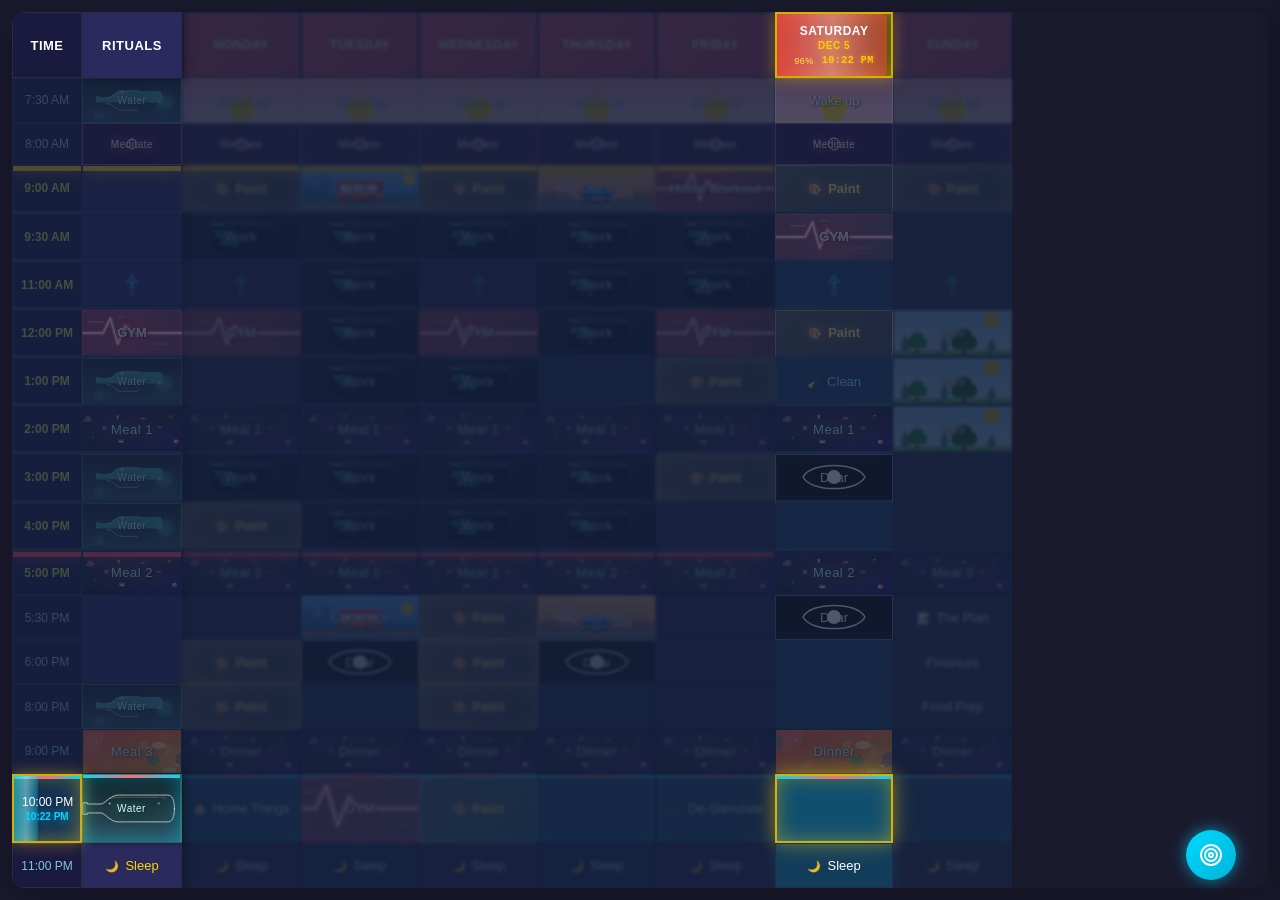
==== commit 3892294d: "Optimize SVG animations, fix past-time fading bug, styling adjustments" ====
--- a/index.html
+++ b/index.html
@@ -65,7 +65,7 @@
                         <td class="sunday activity-meditate">Meditate</td>
                     </tr>
                     <tr data-time="9">
-                        <td class="time-col">9:00 AM</td>
+                        <td class="time-col work-hour">9:00 AM</td>
                         <td class="rituals-col"></td>
                         <td class="monday activity-paint"><span class="icon">🎨</span>Paint</td>
                         <td class="tuesday activity-bus">Office</td>
@@ -76,7 +76,7 @@
                         <td class="sunday activity-paint"><span class="icon">🎨</span>Paint</td>
                     </tr>
                     <tr data-time="9.5">
-                        <td class="time-col">9:30 AM</td>
+                        <td class="time-col work-hour">9:30 AM</td>
                         <td class="rituals-col"></td>
                         <td class="monday activity-work">Work</td>
                         <td class="tuesday activity-work">Work</td>
@@ -87,7 +87,7 @@
                         <td class="sunday"></td>
                     </tr>
                     <tr data-time="11">
-                        <td class="time-col">11:00 AM</td>
+                        <td class="time-col work-hour">11:00 AM</td>
                         <td class="rituals-col">↑</td>
                         <td class="monday">↑</td>
                         <td class="tuesday activity-work">Work</td>
@@ -98,7 +98,7 @@
                         <td class="sunday">↑</td>
                     </tr>
                     <tr data-time="12">
-                        <td class="time-col">12:00 PM</td>
+                        <td class="time-col work-hour">12:00 PM</td>
                         <td class="rituals-col activity-gym">GYM</td>
                         <td class="monday activity-gym">GYM</td>
                         <td class="tuesday activity-work">Work</td>
@@ -109,7 +109,7 @@
                         <td class="sunday activity-hike">Hike</td>
                     </tr>
                     <tr data-time="13">
-                        <td class="time-col">1:00 PM</td>
+                        <td class="time-col work-hour">1:00 PM</td>
                         <td class="rituals-col activity-water">Water</td>
                         <td class="monday"></td>
                         <td class="tuesday activity-work">Work</td>
@@ -120,7 +120,7 @@
                         <td class="sunday activity-hike">Hike</td>
                     </tr>
                     <tr data-time="14">
-                        <td class="time-col">2:00 PM</td>
+                        <td class="time-col work-hour">2:00 PM</td>
                         <td class="rituals-col activity-meal">Meal 1</td>
                         <td class="monday activity-meal">Meal 1</td>
                         <td class="tuesday activity-meal">Meal 1</td>
@@ -131,7 +131,7 @@
                         <td class="sunday activity-hike">Hike</td>
                     </tr>
                     <tr data-time="15">
-                        <td class="time-col">3:00 PM</td>
+                        <td class="time-col work-hour">3:00 PM</td>
                         <td class="rituals-col activity-water">Water</td>
                         <td class="monday activity-work">Work</td>
                         <td class="tuesday activity-work">Work</td>
@@ -142,7 +142,7 @@
                         <td class="sunday"></td>
                     </tr>
                     <tr data-time="16">
-                        <td class="time-col">4:00 PM</td>
+                        <td class="time-col work-hour">4:00 PM</td>
                         <td class="rituals-col activity-water">Water</td>
                         <td class="monday activity-paint"><span class="icon">🎨</span>Paint</td>
                         <td class="tuesday activity-work">Work</td>
@@ -153,7 +153,7 @@
                         <td class="sunday"></td>
                     </tr>
                     <tr data-time="17">
-                        <td class="time-col">5:00 PM</td>
+                        <td class="time-col work-hour">5:00 PM</td>
                         <td class="rituals-col activity-meal">Meal 2</td>
                         <td class="monday activity-meal">Meal 2</td>
                         <td class="tuesday activity-meal">Meal 2</td>
--- a/style.css
+++ b/style.css
@@ -54,7 +54,6 @@
     overflow: hidden;
     white-space: normal;
     word-wrap: break-word;
-    transition: all 0.2s ease;
     vertical-align: middle;
 }
 
@@ -114,6 +113,13 @@
     font-size: 12px;
 }
 
+/* 9-5 Work block highlighter for time-col */
+.work-hour {
+    color: #cddc39 !important;
+    /* Greenish/yellow */
+    font-weight: 600;
+}
+
 .rituals-col {
     background-color: #2a2a5e;
     color: #ffd700;
@@ -129,27 +135,33 @@
 
 /* Today highlight */
 .today-header {
-    background: linear-gradient(135deg, #0a2a4c, #1a3a5c) !important;
-    box-shadow: 0 0 20px rgba(0, 217, 255, 0.4), inset 0 0 15px rgba(0, 217, 255, 0.3);
+    background: linear-gradient(135deg, #2a2a0a, #4c4c0a) !important;
     position: relative;
     overflow: hidden;
-    border: 1px solid rgba(0, 217, 255, 0.4);
+    z-index: 10 !important;
+    box-shadow:
+        inset 0 0 20px rgba(255, 204, 0, 0.4),
+        0 0 15px rgba(255, 204, 0, 0.4) !important;
+    border: 2px solid rgba(255, 204, 0, 0.8) !important;
+    animation: activeGlow 3s ease-in-out infinite;
+    will-change: box-shadow;
+    transform: translateZ(0);
 }
 
 .today-header .date-display {
     display: block;
     font-size: 10px;
     font-weight: 600;
-    color: #00d9ff;
+    color: #ffcc00;
     margin-top: 2px;
-    text-shadow: 0 0 8px rgba(0, 217, 255, 0.6);
+    text-shadow: 0 0 8px rgba(255, 204, 0, 0.6);
 }
 
 .today-header .month-progress {
     display: block;
     font-size: 9px;
     font-weight: 500;
-    color: #7ec8e3;
+    color: #ffeb3b;
     margin-top: 1px;
 }
 
@@ -162,10 +174,24 @@
     background: linear-gradient(90deg, rgba(0, 217, 255, 0.5), rgba(0, 217, 255, 0.25));
     z-index: 0;
     pointer-events: none;
-    transition: width 1s linear;
+    transition: width 1s linear, background-color 0.5s ease;
     border-radius: 0 4px 4px 0;
     overflow: hidden;
 }
+
+/* Progress Color Thresholds */
+.progress-yellow {
+    background: linear-gradient(90deg, rgba(255, 204, 0, 0.6), rgba(255, 204, 0, 0.3)) !important;
+}
+
+.progress-orange {
+    background: linear-gradient(90deg, rgba(255, 126, 0, 0.7), rgba(255, 126, 0, 0.4)) !important;
+}
+
+.progress-red {
+    background: linear-gradient(90deg, rgba(255, 68, 68, 0.8), rgba(255, 68, 68, 0.5)) !important;
+}
+
 
 .day-progress-fill::after {
     content: '';
@@ -256,6 +282,8 @@
     height: 3px;
     background: linear-gradient(90deg, #00d9ff, #ff6b6b, #00d9ff);
     animation: pulse 4s ease-in-out infinite;
+    will-change: opacity;
+    transform: translateZ(0);
 }
 
 @keyframes pulse {
@@ -316,6 +344,8 @@
     bottom: 0;
     background: linear-gradient(90deg, transparent, rgba(255, 255, 255, 0.3), transparent);
     animation: progressShimmer 4s ease-in-out infinite;
+    will-change: transform;
+    transform: translateZ(0);
 }
 
 @keyframes progressShimmer {
@@ -331,8 +361,15 @@
 .current-time-row td.time-col {
     position: sticky !important;
     left: 0 !important;
-    z-index: 5 !important;
+    z-index: 10 !important;
     overflow: hidden;
+    box-shadow:
+        inset 0 0 20px rgba(255, 204, 0, 0.4),
+        0 0 15px rgba(255, 204, 0, 0.4) !important;
+    border: 2px solid rgba(255, 204, 0, 0.8) !important;
+    animation: activeGlow 3s ease-in-out infinite;
+    will-change: box-shadow;
+    transform: translateZ(0);
 }
 
 .current-time-row td.time-col>*:not(.time-progress-fill) {
@@ -383,17 +420,19 @@
     border: 1px solid rgba(255, 230, 109, 0.4) !important;
     text-shadow: 0 0 8px rgba(255, 230, 109, 0.5);
     animation: paintGlow 5s ease-in-out infinite;
+    will-change: box-shadow;
+    transform: translateZ(0);
 }
 
 @keyframes paintGlow {
 
     0%,
     100% {
-        box-shadow: inset 0 0 20px rgba(255, 230, 109, 0.3), 0 0 10px rgba(255, 230, 109, 0.2);
+        box-shadow: inset 0 0 15px rgba(255, 230, 109, 0.2);
     }
 
     50% {
-        box-shadow: inset 0 0 25px rgba(255, 230, 109, 0.4), 0 0 15px rgba(255, 230, 109, 0.35);
+        box-shadow: inset 0 0 25px rgba(255, 230, 109, 0.4);
     }
 }
 
@@ -401,11 +440,11 @@
 
     0%,
     100% {
-        box-shadow: inset 0 0 20px rgba(255, 71, 87, 0.3), 0 0 10px rgba(255, 71, 87, 0.2);
+        box-shadow: inset 0 0 15px rgba(255, 71, 87, 0.2);
     }
 
     50% {
-        box-shadow: inset 0 0 25px rgba(255, 71, 87, 0.4), 0 0 15px rgba(255, 71, 87, 0.35);
+        box-shadow: inset 0 0 25px rgba(255, 71, 87, 0.4);
     }
 }
 
@@ -434,6 +473,9 @@
     box-shadow: inset 0 0 20px rgba(255, 71, 87, 0.3), 0 0 10px rgba(255, 71, 87, 0.2);
     border: 1px solid rgba(255, 71, 87, 0.6) !important;
     text-shadow: 1px 1px 3px rgba(0, 0, 0, 0.9), 0 0 8px rgba(255, 71, 87, 0.8);
+    animation: gymGlow 5s infinite;
+    will-change: box-shadow;
+    transform: translateZ(0);
 }
 
 .activity-meal,
@@ -459,7 +501,9 @@
     border-color: rgba(255, 255, 255, 0.4) !important;
 }
 
-td.active-slot.activity-duar {
+td.active-slot.activity-duar,
+.current-time-row td.active-slot.activity-duar,
+.current-time-row td.rituals-col.active-slot.activity-duar {
     background-image: url('svgs/duar-bg.svg') !important;
 }
 
@@ -471,10 +515,13 @@
     overflow: hidden;
     white-space: normal;
     word-wrap: break-word;
-    transition: all 0.2s ease;
+    transition: transform 0.3s cubic-bezier(0.4, 0, 0.2, 1), background-color 0.3s ease, border-color 0.3s ease, opacity 0.3s ease;
+    will-change: transform, opacity;
+    backface-visibility: hidden;
+    -webkit-backface-visibility: hidden;
     vertical-align: middle;
     position: relative;
-    perspective: 1000px;
+    transform: translateZ(0);
 }
 
 .cell-flap {
@@ -491,6 +538,10 @@
     z-index: 20;
     transform-origin: top;
     transition: transform 0.8s cubic-bezier(0.4, 0, 0.2, 1);
+    will-change: transform;
+    transform: translateZ(0);
+    /* Force GPU acceleration */
+    backface-visibility: hidden;
     border: 1px solid #1a1a2e;
     cursor: pointer;
     pointer-events: auto;
@@ -512,9 +563,9 @@
 
 .header-time-display {
     font-size: 10px;
-    color: #00d9ff;
+    color: #ffcc00;
     font-weight: 700;
-    text-shadow: 0 0 5px rgba(0, 217, 255, 0.5);
+    text-shadow: 0 0 5px rgba(255, 204, 0, 0.5);
     font-family: 'Courier New', Courier, monospace;
 }
 
@@ -604,6 +655,22 @@
     letter-spacing: 0.5px;
 }
 
+.activity-arrow,
+.current-time-row td.activity-arrow {
+    background-image: url('svgs/arrow-up-static.svg') !important;
+    background-size: contain !important;
+    background-repeat: no-repeat !important;
+    background-position: center !important;
+    color: #00d9ff;
+    font-weight: bold;
+}
+
+td.active-slot.activity-arrow {
+    background-image: url('svgs/arrow-up-bg.svg') !important;
+}
+
+
+
 .activity-wakeup,
 .current-time-row td.activity-wakeup {
     color: #ffffff;
@@ -682,6 +749,8 @@
     opacity: 0.7;
     margin-left: 5px;
     animation: zzzz 4s infinite ease-in-out;
+    will-change: transform, opacity;
+    transform: translateZ(0);
     vertical-align: super;
 }
 
@@ -1390,11 +1459,20 @@
    NEW FEATURES STYLES
    ============================================ */
 
+/* PAST TIME FADING */
+.past-slot td.time-col,
+.past-slot td.rituals-col,
+.past-slot td.today {
+    opacity: 0.25 !important;
+    transition: opacity 0.5s ease;
+}
+
 /* FOCUS MODE */
 /* Updated: Dim inactive DAYS (columns) instead of rows */
 body.focus-mode td,
 body.focus-mode th {
-    transition: opacity 0.5s ease, filter 0.5s ease;
+    transition: opacity 0.4s cubic-bezier(0.4, 0, 0.2, 1);
+    will-change: opacity;
 }
 
 /* Dim all cells that are NOT:
@@ -1410,12 +1488,14 @@
     pointer-events: none;
 }
 
+
 /* Ensure active day pops */
 body.focus-mode .today,
 body.focus-mode .today-header {
     opacity: 1;
     filter: none;
     z-index: 5;
+
     /* Slight elevation */
     box-shadow: 0 0 15px rgba(0, 217, 255, 0.1);
 }
@@ -1426,7 +1506,7 @@
 body.focus-mode .rituals-col,
 body.focus-mode th:nth-child(1),
 body.focus-mode th:nth-child(2) {
-    opacity: 0.8;
+    opacity: 1;
     filter: none;
 }
 
@@ -1665,26 +1745,36 @@
 .work-start-cell::before {
     content: '';
     position: absolute;
-    top: -2px;
+    top: -4px;
+    /* Centered for 9px */
     left: 0;
     right: 0;
-    height: 3px;
+    height: 9px;
+    /* 3x of 3px */
     background: #ffcc00;
-    box-shadow: 0 0 10px rgba(255, 204, 0, 0.5);
+    box-shadow: 0 0 15px rgba(255, 204, 0, 0.6);
     z-index: 5;
 }
 
 .work-end-cell::before {
     content: '';
     position: absolute;
-    top: -2px;
+    top: -4px;
+    /* Centered for 9px */
     left: 0;
     right: 0;
-    height: 3px;
+    height: 9px;
+    /* 3x of 3px */
     background: #ff4757;
-    box-shadow: 0 0 10px rgba(255, 71, 87, 0.5);
+    box-shadow: 0 0 15px rgba(255, 71, 87, 0.6);
     z-index: 5;
 }
+
+/* Internal Workday Lines 3x thicker (3px) */
+tr.work-schedule-row td {
+    border-bottom: 3px solid #334155 !important;
+}
+
 
 /* SETTINGS DAY PICKER */
 .day-picker {
@@ -1760,45 +1850,88 @@
     font-size: 14px;
 }
 
-td.active-slot.activity-work {
+td.active-slot.activity-work,
+.current-time-row td.active-slot.activity-work,
+.current-time-row td.rituals-col.active-slot.activity-work {
     background-image: url('svgs/work-bg.svg') !important;
 }
 
-
-td.active-slot.activity-gym {
+td.active-slot.activity-gym,
+.current-time-row td.active-slot.activity-gym,
+.current-time-row td.rituals-col.active-slot.activity-gym {
     background-image: url('svgs/gym-bg.svg') !important;
 }
 
-
-td.active-slot.activity-meal {
+td.active-slot.activity-meal,
+.current-time-row td.active-slot.activity-meal,
+.current-time-row td.rituals-col.active-slot.activity-meal {
     background-image: url('svgs/meals-bg.svg') !important;
 }
 
-
-td.active-slot.activity-meditate {
+td.active-slot.activity-meditate,
+.current-time-row td.active-slot.activity-meditate,
+.current-time-row td.rituals-col.active-slot.activity-meditate {
     background-image: url('svgs/meditate-bg.svg') !important;
 }
 
-td.active-slot.activity-finances {
+td.active-slot.activity-finances,
+.current-time-row td.active-slot.activity-finances,
+.current-time-row td.rituals-col.active-slot.activity-finances {
     background-image: url('svgs/finances-bg.svg') !important;
 }
 
-
-td.active-slot.activity-water {
+td.active-slot.activity-water,
+.current-time-row td.active-slot.activity-water,
+.current-time-row td.rituals-col.active-slot.activity-water {
     background-image: url('svgs/water-bg.svg') !important;
 }
 
-
-td.active-slot.activity-bus {
+td.active-slot.activity-bus,
+.current-time-row td.active-slot.activity-bus,
+.current-time-row td.rituals-col.active-slot.activity-bus {
     background-image: url('svgs/bus-bg.svg') !important;
 }
 
-
-td.active-slot.activity-car {
+td.active-slot.activity-car,
+.current-time-row td.active-slot.activity-car,
+.current-time-row td.rituals-col.active-slot.activity-car {
     background-image: url('svgs/car-bg.svg') !important;
 }
 
-
-td.active-slot.activity-hike {
+td.active-slot.activity-hike,
+.current-time-row td.active-slot.activity-hike,
+.current-time-row td.rituals-col.active-slot.activity-hike {
     background-image: url('svgs/hike-bg.svg') !important;
+}
+
+/* NEW: Active Cell Glow Effect (Yellow) */
+.current-active-cell {
+    position: relative;
+    z-index: 10;
+    box-shadow:
+        inset 0 0 20px rgba(255, 204, 0, 0.4),
+        0 0 15px rgba(255, 204, 0, 0.4),
+        0 0 30px rgba(255, 204, 0, 0.2) !important;
+    border: 2px solid rgba(255, 204, 0, 0.8) !important;
+    animation: activeGlow 3s ease-in-out infinite;
+    will-change: box-shadow;
+    transform: translateZ(0);
+}
+
+@keyframes activeGlow {
+
+    0%,
+    100% {
+        box-shadow:
+            inset 0 0 15px rgba(255, 204, 0, 0.3),
+            0 0 10px rgba(255, 204, 0, 0.2) !important;
+        border-color: rgba(255, 204, 0, 0.6);
+    }
+
+    50% {
+        box-shadow:
+            inset 0 0 25px rgba(255, 204, 0, 0.5),
+            0 0 20px rgba(255, 204, 0, 0.4) !important;
+        border-color: rgba(255, 204, 0, 1);
+    }
 }
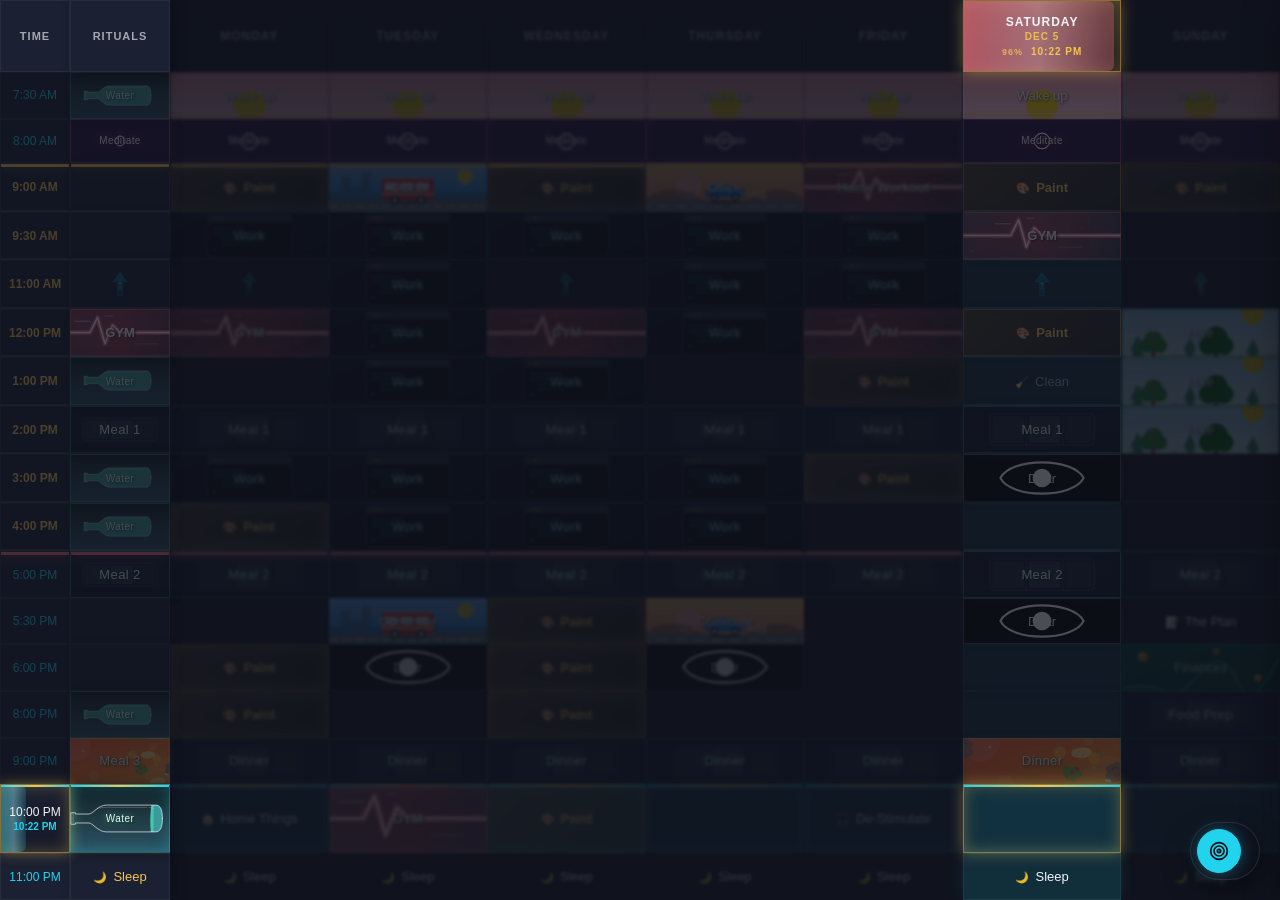
==== commit 2d5cc0d5: "Implement model-first refactor (MVP4) with Refined Midnight UI overhaul and power optimizations" ====
--- a/index.html
+++ b/index.html
@@ -21,7 +21,7 @@
     <link rel="manifest" href="manifest.json">
 
     <title>DAY</title>
-    <link rel="stylesheet" href="style.css">
+    <link rel="stylesheet" href="style.css?v=9">
 </head>
 
 <body>
@@ -42,199 +42,15 @@
                     </tr>
                 </thead>
                 <tbody>
-                    <tr data-time="7.5">
-                        <td class="time-col">7:30 AM</td>
-                        <td class="rituals-col activity-water">Water</td>
-                        <td class="monday activity-wakeup">Wake up</td>
-                        <td class="tuesday activity-wakeup">Wake up</td>
-                        <td class="wednesday activity-wakeup">Wake up</td>
-                        <td class="thursday activity-wakeup">Wake up</td>
-                        <td class="friday activity-wakeup">Wake up</td>
-                        <td class="saturday activity-wakeup">Wake up</td>
-                        <td class="sunday activity-wakeup">Wake up</td>
-                    </tr>
-                    <tr data-time="8">
-                        <td class="time-col">8:00 AM</td>
-                        <td class="rituals-col activity-meditate">Meditate</td>
-                        <td class="monday activity-meditate">Meditate</td>
-                        <td class="tuesday activity-meditate">Meditate</td>
-                        <td class="wednesday activity-meditate">Meditate</td>
-                        <td class="thursday activity-meditate">Meditate</td>
-                        <td class="friday activity-meditate">Meditate</td>
-                        <td class="saturday activity-meditate">Meditate</td>
-                        <td class="sunday activity-meditate">Meditate</td>
-                    </tr>
-                    <tr data-time="9">
-                        <td class="time-col work-hour">9:00 AM</td>
-                        <td class="rituals-col"></td>
-                        <td class="monday activity-paint"><span class="icon">🎨</span>Paint</td>
-                        <td class="tuesday activity-bus">Office</td>
-                        <td class="wednesday activity-paint"><span class="icon">🎨</span>Paint</td>
-                        <td class="thursday activity-car">Office</td>
-                        <td class="friday activity-gym">Home Workout</td>
-                        <td class="saturday activity-paint"><span class="icon">🎨</span>Paint</td>
-                        <td class="sunday activity-paint"><span class="icon">🎨</span>Paint</td>
-                    </tr>
-                    <tr data-time="9.5">
-                        <td class="time-col work-hour">9:30 AM</td>
-                        <td class="rituals-col"></td>
-                        <td class="monday activity-work">Work</td>
-                        <td class="tuesday activity-work">Work</td>
-                        <td class="wednesday activity-work">Work</td>
-                        <td class="thursday activity-work">Work</td>
-                        <td class="friday activity-work">Work</td>
-                        <td class="saturday activity-gym">GYM</td>
-                        <td class="sunday"></td>
-                    </tr>
-                    <tr data-time="11">
-                        <td class="time-col work-hour">11:00 AM</td>
-                        <td class="rituals-col">↑</td>
-                        <td class="monday">↑</td>
-                        <td class="tuesday activity-work">Work</td>
-                        <td class="wednesday">↑</td>
-                        <td class="thursday activity-work">Work</td>
-                        <td class="friday activity-work">Work</td>
-                        <td class="saturday">↑</td>
-                        <td class="sunday">↑</td>
-                    </tr>
-                    <tr data-time="12">
-                        <td class="time-col work-hour">12:00 PM</td>
-                        <td class="rituals-col activity-gym">GYM</td>
-                        <td class="monday activity-gym">GYM</td>
-                        <td class="tuesday activity-work">Work</td>
-                        <td class="wednesday activity-gym">GYM</td>
-                        <td class="thursday activity-work">Work</td>
-                        <td class="friday activity-gym">GYM</td>
-                        <td class="saturday activity-paint"><span class="icon">🎨</span>Paint</td>
-                        <td class="sunday activity-hike">Hike</td>
-                    </tr>
-                    <tr data-time="13">
-                        <td class="time-col work-hour">1:00 PM</td>
-                        <td class="rituals-col activity-water">Water</td>
-                        <td class="monday"></td>
-                        <td class="tuesday activity-work">Work</td>
-                        <td class="wednesday activity-work">Work</td>
-                        <td class="thursday"></td>
-                        <td class="friday activity-paint"><span class="icon">🎨</span>Paint</td>
-                        <td class="saturday activity-clean"><span class="icon">🧹</span>Clean</td>
-                        <td class="sunday activity-hike">Hike</td>
-                    </tr>
-                    <tr data-time="14">
-                        <td class="time-col work-hour">2:00 PM</td>
-                        <td class="rituals-col activity-meal">Meal 1</td>
-                        <td class="monday activity-meal">Meal 1</td>
-                        <td class="tuesday activity-meal">Meal 1</td>
-                        <td class="wednesday activity-meal">Meal 1</td>
-                        <td class="thursday activity-meal">Meal 1</td>
-                        <td class="friday activity-meal">Meal 1</td>
-                        <td class="saturday activity-meal">Meal 1</td>
-                        <td class="sunday activity-hike">Hike</td>
-                    </tr>
-                    <tr data-time="15">
-                        <td class="time-col work-hour">3:00 PM</td>
-                        <td class="rituals-col activity-water">Water</td>
-                        <td class="monday activity-work">Work</td>
-                        <td class="tuesday activity-work">Work</td>
-                        <td class="wednesday activity-work">Work</td>
-                        <td class="thursday activity-work">Work</td>
-                        <td class="friday activity-paint"><span class="icon">🎨</span>Paint</td>
-                        <td class="saturday activity-duar">Duar</td>
-                        <td class="sunday"></td>
-                    </tr>
-                    <tr data-time="16">
-                        <td class="time-col work-hour">4:00 PM</td>
-                        <td class="rituals-col activity-water">Water</td>
-                        <td class="monday activity-paint"><span class="icon">🎨</span>Paint</td>
-                        <td class="tuesday activity-work">Work</td>
-                        <td class="wednesday activity-work">Work</td>
-                        <td class="thursday activity-work">Work</td>
-                        <td class="friday"></td>
-                        <td class="saturday"></td>
-                        <td class="sunday"></td>
-                    </tr>
-                    <tr data-time="17">
-                        <td class="time-col work-hour">5:00 PM</td>
-                        <td class="rituals-col activity-meal">Meal 2</td>
-                        <td class="monday activity-meal">Meal 2</td>
-                        <td class="tuesday activity-meal">Meal 2</td>
-                        <td class="wednesday activity-meal">Meal 2</td>
-                        <td class="thursday activity-meal">Meal 2</td>
-                        <td class="friday activity-meal">Meal 2</td>
-                        <td class="saturday activity-meal">Meal 2</td>
-                        <td class="sunday activity-meal">Meal 2</td>
-                    </tr>
-                    <tr data-time="17.5">
-                        <td class="time-col">5:30 PM</td>
-                        <td class="rituals-col"></td>
-                        <td class="monday"></td>
-                        <td class="tuesday activity-bus">Commute</td>
-                        <td class="wednesday activity-paint"><span class="icon">🎨</span>Paint</td>
-                        <td class="thursday activity-car">Commute</td>
-                        <td class="friday"></td>
-                        <td class="saturday activity-duar">Duar</td>
-                        <td class="sunday"><span class="icon">📝</span>The Plan</td>
-                    </tr>
-                    <tr data-time="18">
-                        <td class="time-col">6:00 PM</td>
-                        <td class="rituals-col"></td>
-                        <td class="monday activity-paint"><span class="icon">🎨</span>Paint</td>
-                        <td class="tuesday activity-duar">Duar</td>
-                        <td class="wednesday activity-paint"><span class="icon">🎨</span>Paint</td>
-                        <td class="thursday activity-duar">Duar</td>
-                        <td class="friday"></td>
-                        <td class="saturday"></td>
-                        <td class="sunday">Finances</td>
-                    </tr>
-                    <tr data-time="20">
-                        <td class="time-col">8:00 PM</td>
-                        <td class="rituals-col activity-water">Water</td>
-                        <td class="monday activity-paint"><span class="icon">🎨</span>Paint</td>
-                        <td class="tuesday"></td>
-                        <td class="wednesday activity-paint"><span class="icon">🎨</span>Paint</td>
-                        <td class="thursday"></td>
-                        <td class="friday"></td>
-                        <td class="saturday"></td>
-                        <td class="sunday">Food Prep</td>
-                    </tr>
-                    <tr data-time="21">
-                        <td class="time-col">9:00 PM</td>
-                        <td class="rituals-col activity-meal">Meal 3</td>
-                        <td class="monday activity-meal">Dinner</td>
-                        <td class="tuesday activity-meal">Dinner</td>
-                        <td class="wednesday activity-meal">Dinner</td>
-                        <td class="thursday activity-meal">Dinner</td>
-                        <td class="friday activity-meal">Dinner</td>
-                        <td class="saturday activity-meal">Dinner</td>
-                        <td class="sunday activity-meal">Dinner</td>
-                    </tr>
-                    <tr data-time="22">
-                        <td class="time-col">10:00 PM</td>
-                        <td class="rituals-col activity-water">Water</td>
-                        <td class="monday"><span class="icon">🏠</span>Home Things</td>
-                        <td class="tuesday activity-gym">GYM</td>
-                        <td class="wednesday activity-paint"><span class="icon">🎨</span>Paint</td>
-                        <td class="thursday"></td>
-                        <td class="friday"><span class="icon">🎧</span>De-Stimulate</td>
-                        <td class="saturday"></td>
-                        <td class="sunday"></td>
-                    </tr>
-                    <tr data-time="23">
-                        <td class="time-col">11:00 PM</td>
-                        <td class="rituals-col activity-sleep"><span class="icon">🌙</span>Sleep</td>
-                        <td class="monday activity-sleep"><span class="icon">🌙</span>Sleep</td>
-                        <td class="tuesday activity-sleep"><span class="icon">🌙</span>Sleep</td>
-                        <td class="wednesday activity-sleep"><span class="icon">🌙</span>Sleep</td>
-                        <td class="thursday activity-sleep"><span class="icon">🌙</span>Sleep</td>
-                        <td class="friday activity-sleep"><span class="icon">🌙</span>Sleep</td>
-                        <td class="saturday activity-sleep"><span class="icon">🌙</span>Sleep</td>
-                        <td class="sunday activity-sleep"><span class="icon">🌙</span>Sleep</td>
-                    </tr>
+                    <!-- Rows are rendered from the data model (data.js) by render.js -->
                 </tbody>
             </table>
         </div>
     </div>
 
-    <script src="script.js"></script>
+    <script src="data.js?v=9"></script>
+    <script src="render.js?v=9"></script>
+    <script src="script.js?v=9"></script>
 </body>
 
 </html>
--- a/style.css
+++ b/style.css
@@ -1,3 +1,70 @@
+/* ============================================
+   DESIGN TOKENS — "Refined Midnight"
+   Deep neutral surfaces, one primary accent (cyan), one warm accent (gold)
+   for "today/active", muted category colors that mirror data.js CATEGORIES.
+   ============================================ */
+:root {
+    /* Surfaces */
+    --bg-void: #0a0c14;
+    --bg-surface: #10131e;
+    --bg-surface-2: #151928;
+    --bg-surface-3: #1b2032;
+    --bg-glass: rgba(16, 19, 30, 0.82);
+    --bg-glass-heavy: rgba(10, 12, 20, 0.92);
+
+    /* Borders */
+    --border-subtle: rgba(255, 255, 255, 0.06);
+    --border-default: rgba(255, 255, 255, 0.10);
+    --border-strong: rgba(255, 255, 255, 0.18);
+
+    /* Text */
+    --text-primary: #f2f4f8;
+    --text-secondary: rgba(242, 244, 248, 0.64);
+    --text-tertiary: rgba(242, 244, 248, 0.38);
+
+    /* Primary accent — cyan */
+    --accent: #22d3ee;
+    --accent-soft: rgba(34, 211, 238, 0.14);
+    --accent-border: rgba(34, 211, 238, 0.45);
+    --accent-glow: rgba(34, 211, 238, 0.35);
+
+    /* Warm accent — "today / active now" */
+    --gold: #f5c451;
+    --gold-soft: rgba(245, 196, 81, 0.14);
+    --gold-border: rgba(245, 196, 81, 0.5);
+    --gold-glow: rgba(245, 196, 81, 0.4);
+
+    /* Status */
+    --danger: #fb7185;
+    --danger-soft: rgba(251, 113, 133, 0.14);
+    --danger-border: rgba(251, 113, 133, 0.4);
+    --success: #6ee7b7;
+
+    /* Category palette — mirrors CATEGORIES in data.js */
+    --cat-work: #38bdf8;
+    --cat-project: #f5c451;
+    --cat-habit: #f472b6;
+    --cat-health: #fb7185;
+    --cat-meal: #6ee7b7;
+    --cat-rest: #a78bfa;
+    --cat-commute: #fb923c;
+    --cat-admin: #94a3b8;
+
+    /* Radii */
+    --radius-sm: 6px;
+    --radius-md: 10px;
+    --radius-lg: 16px;
+    --radius-xl: 22px;
+    --radius-pill: 999px;
+
+    /* Shadows */
+    --shadow-sm: 0 2px 10px rgba(0, 0, 0, 0.28);
+    --shadow-md: 0 10px 28px rgba(0, 0, 0, 0.38);
+    --shadow-lg: 0 24px 60px rgba(0, 0, 0, 0.5);
+
+    --font-sans: -apple-system, BlinkMacSystemFont, 'SF Pro Text', 'Segoe UI', Roboto, Helvetica, Arial, sans-serif;
+}
+
 * {
     margin: 0;
     padding: 0;
@@ -11,10 +78,11 @@
 }
 
 body {
-    font-family: -apple-system, BlinkMacSystemFont, 'Segoe UI', Roboto, sans-serif;
-    background-color: #1a1a2e;
-    color: #ffffff;
-    padding: 12px;
+    font-family: var(--font-sans);
+    background: var(--bg-void);
+    color: var(--text-primary);
+    /* Full-bleed: the schedule IS the app — no frame, no gutter. */
+    padding: 0;
     display: flex;
     flex-direction: column;
 }
@@ -24,8 +92,6 @@
     display: flex;
     flex-direction: column;
     overflow: hidden;
-    border-radius: 12px;
-    box-shadow: 0 8px 32px rgba(0, 0, 0, 0.3);
 }
 
 .table-wrapper {
@@ -37,11 +103,11 @@
 
 table {
     min-width: 1000px;
-    width: 1000px;
+    width: 100%;
     height: 100%;
     border-collapse: separate;
     border-spacing: 0;
-    background-color: #16213e;
+    background-color: var(--bg-surface);
     table-layout: fixed;
 }
 
@@ -49,7 +115,7 @@
 td {
     padding: 4px 8px;
     text-align: center;
-    border: 1px solid #2a2a4a;
+    border: 1px solid var(--border-subtle);
     font-size: 13px;
     overflow: hidden;
     white-space: normal;
@@ -58,10 +124,12 @@
 }
 
 th {
-    background-color: #0f3460;
+    background-color: var(--bg-surface-2);
+    color: var(--text-secondary);
     font-weight: 600;
     text-transform: uppercase;
-    letter-spacing: 0.5px;
+    letter-spacing: 1px;
+    font-size: 11px;
     position: sticky;
     top: 0;
     z-index: 10;
@@ -75,7 +143,7 @@
     z-index: 2;
     min-width: 70px;
     width: 70px;
-    background-color: #1a1a3e;
+    background-color: var(--bg-surface-3);
 }
 
 th:nth-child(2),
@@ -85,8 +153,8 @@
     z-index: 2;
     min-width: 100px;
     width: 100px;
-    background-color: #2a2a5e;
-    box-shadow: 4px 0 8px rgba(0, 0, 0, 0.2);
+    background-color: var(--bg-surface-3);
+    box-shadow: 4px 0 12px rgba(0, 0, 0, 0.25);
 }
 
 /* Header row frozen columns need higher z-index */
@@ -96,7 +164,7 @@
 }
 
 thead th:nth-child(2) {
-    box-shadow: 4px 0 8px rgba(0, 0, 0, 0.3);
+    box-shadow: 4px 0 12px rgba(0, 0, 0, 0.3);
 }
 
 /* Day columns */
@@ -106,43 +174,48 @@
 }
 
 .time-col {
-    background-color: #1a1a3e;
+    background-color: var(--bg-surface-3);
     font-weight: 500;
-    color: #7ec8e3;
+    color: var(--accent);
     white-space: nowrap;
     font-size: 12px;
+    font-variant-numeric: tabular-nums;
 }
 
 /* 9-5 Work block highlighter for time-col */
 .work-hour {
-    color: #cddc39 !important;
-    /* Greenish/yellow */
+    color: var(--cat-project) !important;
     font-weight: 600;
 }
 
 .rituals-col {
-    background-color: #2a2a5e;
-    color: #ffd700;
+    background-color: var(--bg-surface-3);
+    color: var(--gold);
     font-weight: 500;
+    /* Muted via color, NOT opacity — a translucent sticky column lets the
+       scrolled day columns bleed through underneath it, which read as glitchy. */
 }
 
 .day-header {
-    background: linear-gradient(135deg, #e94560, #c73e54);
-    color: white;
+    background: linear-gradient(180deg, var(--bg-surface-2), var(--bg-surface));
+    color: var(--text-secondary);
     font-size: 12px;
-    padding: 10px 8px;
+    font-weight: 700;
+    padding: 14px 8px;
+    box-shadow: inset 0 -1px 0 var(--border-subtle);
 }
 
 /* Today highlight */
 .today-header {
-    background: linear-gradient(135deg, #2a2a0a, #4c4c0a) !important;
+    background: linear-gradient(180deg, rgba(245, 196, 81, 0.14), rgba(245, 196, 81, 0.05)) !important;
     position: relative;
     overflow: hidden;
     z-index: 10 !important;
+    color: var(--text-primary);
     box-shadow:
-        inset 0 0 20px rgba(255, 204, 0, 0.4),
-        0 0 15px rgba(255, 204, 0, 0.4) !important;
-    border: 2px solid rgba(255, 204, 0, 0.8) !important;
+        inset 0 0 18px rgba(245, 196, 81, 0.22),
+        0 0 14px var(--gold-glow) !important;
+    border: 1px solid var(--gold-border) !important;
     animation: activeGlow 3s ease-in-out infinite;
     will-change: box-shadow;
     transform: translateZ(0);
@@ -152,17 +225,18 @@
     display: block;
     font-size: 10px;
     font-weight: 600;
-    color: #ffcc00;
+    color: var(--gold);
     margin-top: 2px;
-    text-shadow: 0 0 8px rgba(255, 204, 0, 0.6);
+    opacity: 0.9;
 }
 
 .today-header .month-progress {
     display: block;
     font-size: 9px;
-    font-weight: 500;
-    color: #ffeb3b;
+    font-weight: 600;
+    color: var(--gold);
     margin-top: 1px;
+    opacity: 0.8;
 }
 
 /* Day progress bar in header - matches time progress style */
@@ -171,25 +245,25 @@
     top: 0;
     left: 0;
     bottom: 0;
-    background: linear-gradient(90deg, rgba(0, 217, 255, 0.5), rgba(0, 217, 255, 0.25));
+    background: linear-gradient(90deg, var(--accent-glow), rgba(34, 211, 238, 0.12));
     z-index: 0;
     pointer-events: none;
     transition: width 1s linear, background-color 0.5s ease;
-    border-radius: 0 4px 4px 0;
+    border-radius: 0 var(--radius-sm) var(--radius-sm) 0;
     overflow: hidden;
 }
 
 /* Progress Color Thresholds */
 .progress-yellow {
-    background: linear-gradient(90deg, rgba(255, 204, 0, 0.6), rgba(255, 204, 0, 0.3)) !important;
+    background: linear-gradient(90deg, rgba(245, 196, 81, 0.55), rgba(245, 196, 81, 0.22)) !important;
 }
 
 .progress-orange {
-    background: linear-gradient(90deg, rgba(255, 126, 0, 0.7), rgba(255, 126, 0, 0.4)) !important;
+    background: linear-gradient(90deg, rgba(251, 146, 60, 0.6), rgba(251, 146, 60, 0.25)) !important;
 }
 
 .progress-red {
-    background: linear-gradient(90deg, rgba(255, 68, 68, 0.8), rgba(255, 68, 68, 0.5)) !important;
+    background: linear-gradient(90deg, rgba(251, 113, 133, 0.65), rgba(251, 113, 133, 0.3)) !important;
 }
 
 
@@ -200,7 +274,7 @@
     left: 0;
     right: 0;
     bottom: 0;
-    background: linear-gradient(90deg, transparent, rgba(255, 255, 255, 0.3), transparent);
+    background: linear-gradient(90deg, transparent, rgba(255, 255, 255, 0.22), transparent);
     animation: progressShimmer 4s ease-in-out infinite;
 }
 
@@ -210,7 +284,7 @@
 }
 
 .today {
-    background-color: rgba(0, 217, 255, 0.15) !important;
+    background-color: var(--accent-soft) !important;
 }
 
 /* Day progress bar for today's cells */
@@ -219,11 +293,11 @@
     top: 0;
     left: 0;
     bottom: 0;
-    background: linear-gradient(90deg, rgba(0, 217, 255, 0.35), rgba(0, 217, 255, 0.15));
+    background: linear-gradient(90deg, rgba(34, 211, 238, 0.28), rgba(34, 211, 238, 0.1));
     z-index: 0;
     pointer-events: none;
     transition: width 1s linear;
-    border-radius: 0 4px 4px 0;
+    border-radius: 0 var(--radius-sm) var(--radius-sm) 0;
     overflow: hidden;
 }
 
@@ -234,7 +308,7 @@
     left: 0;
     right: 0;
     bottom: 0;
-    background: linear-gradient(90deg, transparent, rgba(255, 255, 255, 0.2), transparent);
+    background: linear-gradient(90deg, transparent, rgba(255, 255, 255, 0.16), transparent);
     animation: progressShimmer 4s ease-in-out infinite;
 }
 
@@ -252,25 +326,25 @@
 /* Current time row highlight */
 .current-time-row td {
     position: relative;
-    background-color: rgba(0, 217, 255, 0.25) !important;
-    box-shadow: inset 0 0 15px rgba(0, 217, 255, 0.3);
+    background-color: rgba(34, 211, 238, 0.16) !important;
+    box-shadow: inset 0 0 12px rgba(34, 211, 238, 0.2);
 }
 
 .current-time-row td.time-col {
-    background: linear-gradient(135deg, #0a2a4c, #1a3a5c) !important;
-    color: #fff !important;
+    background: linear-gradient(180deg, var(--bg-surface-3), var(--bg-surface-2)) !important;
+    color: var(--text-primary) !important;
     position: sticky !important;
     left: 0 !important;
     z-index: 5 !important;
 }
 
 .current-time-row td.rituals-col {
-    background: linear-gradient(135deg, #1a3a5c, #1f4a6c) !important;
-    box-shadow: inset 0 0 20px rgba(0, 217, 255, 0.4), 4px 0 8px rgba(0, 0, 0, 0.3) !important;
+    background: linear-gradient(180deg, var(--bg-surface-3), var(--bg-surface-2)) !important;
+    box-shadow: inset 0 0 16px rgba(34, 211, 238, 0.28), 4px 0 10px rgba(0, 0, 0, 0.25) !important;
     position: sticky !important;
     left: 70px !important;
     z-index: 5 !important;
-    border-right: 2px solid rgba(0, 217, 255, 0.5) !important;
+    border-right: 1px solid var(--accent-border) !important;
 }
 
 .current-time-row td::before {
@@ -279,8 +353,8 @@
     top: 0;
     left: 0;
     right: 0;
-    height: 3px;
-    background: linear-gradient(90deg, #00d9ff, #ff6b6b, #00d9ff);
+    height: 2px;
+    background: linear-gradient(90deg, var(--accent), var(--gold), var(--accent));
     animation: pulse 4s ease-in-out infinite;
     will-change: opacity;
     transform: translateZ(0);
@@ -290,7 +364,7 @@
 
     0%,
     100% {
-        opacity: 0.6;
+        opacity: 0.55;
     }
 
     50% {
@@ -302,10 +376,10 @@
 .live-time {
     display: block;
     font-size: 10px;
-    color: #00d9ff;
+    color: var(--accent);
     font-weight: 600;
     margin-top: 2px;
-    text-shadow: 0 0 8px rgba(0, 217, 255, 0.6);
+    font-variant-numeric: tabular-nums;
     animation: liveTimePulse 3s ease-in-out infinite;
 }
 
@@ -313,7 +387,7 @@
 
     0%,
     100% {
-        opacity: 0.8;
+        opacity: 0.75;
     }
 
     50% {
@@ -327,11 +401,11 @@
     top: 0;
     left: 0;
     bottom: 0;
-    background: linear-gradient(90deg, rgba(0, 217, 255, 0.5), rgba(0, 217, 255, 0.25));
+    background: linear-gradient(90deg, rgba(34, 211, 238, 0.4), rgba(34, 211, 238, 0.16));
     z-index: 0;
     pointer-events: none;
     transition: width 1s linear;
-    border-radius: 0 4px 4px 0;
+    border-radius: 0 var(--radius-sm) var(--radius-sm) 0;
     overflow: hidden;
 }
 
@@ -342,7 +416,7 @@
     left: 0;
     right: 0;
     bottom: 0;
-    background: linear-gradient(90deg, transparent, rgba(255, 255, 255, 0.3), transparent);
+    background: linear-gradient(90deg, transparent, rgba(255, 255, 255, 0.22), transparent);
     animation: progressShimmer 4s ease-in-out infinite;
     will-change: transform;
     transform: translateZ(0);
@@ -364,9 +438,9 @@
     z-index: 10 !important;
     overflow: hidden;
     box-shadow:
-        inset 0 0 20px rgba(255, 204, 0, 0.4),
-        0 0 15px rgba(255, 204, 0, 0.4) !important;
-    border: 2px solid rgba(255, 204, 0, 0.8) !important;
+        inset 0 0 16px rgba(245, 196, 81, 0.3),
+        0 0 12px var(--gold-glow) !important;
+    border: 1px solid var(--gold-border) !important;
     animation: activeGlow 3s ease-in-out infinite;
     will-change: box-shadow;
     transform: translateZ(0);
@@ -384,41 +458,34 @@
     display: block;
 }
 
-.monday {
-    background-color: rgba(233, 69, 96, 0.08);
-}
-
-.tuesday {
-    background-color: rgba(0, 173, 181, 0.08);
-}
-
-.wednesday {
-    background-color: rgba(233, 69, 96, 0.08);
-}
-
-.thursday {
-    background-color: rgba(0, 173, 181, 0.08);
-}
-
+/* Weekday tint: kept intentionally quiet so activity color carries meaning */
+.monday,
+.tuesday,
+.wednesday,
+.thursday,
 .friday {
-    background-color: rgba(233, 69, 96, 0.08);
-}
-
-.saturday {
-    background-color: rgba(255, 215, 0, 0.08);
-}
-
+    background-color: rgba(255, 255, 255, 0.012);
+}
+
+.saturday,
 .sunday {
-    background-color: rgba(255, 215, 0, 0.08);
+    background-color: rgba(245, 196, 81, 0.03);
 }
 
 .activity-paint {
-    color: #ffe66d;
+    color: var(--cat-project);
     font-weight: 700;
-    background: linear-gradient(135deg, rgba(255, 230, 109, 0.25), rgba(255, 230, 109, 0.15)) !important;
-    box-shadow: inset 0 0 20px rgba(255, 230, 109, 0.3), 0 0 10px rgba(255, 230, 109, 0.2);
-    border: 1px solid rgba(255, 230, 109, 0.4) !important;
-    text-shadow: 0 0 8px rgba(255, 230, 109, 0.5);
+    background: linear-gradient(135deg, rgba(245, 196, 81, 0.22), rgba(245, 196, 81, 0.1)) !important;
+    box-shadow: inset 0 0 16px rgba(245, 196, 81, 0.22);
+    border: 1px solid rgba(245, 196, 81, 0.35) !important;
+}
+
+/* The pulsing glow only runs on the occurrence that's actually live right now —
+   a week can have a dozen Paint/GYM cells, and most of them sit dimmed under
+   focus mode anyway, so animating all of them nonstop was pure battery waste. */
+.activity-paint.today,
+.activity-paint.current-active-cell,
+.activity-paint.active-slot {
     animation: paintGlow 5s ease-in-out infinite;
     will-change: box-shadow;
     transform: translateZ(0);
@@ -428,11 +495,11 @@
 
     0%,
     100% {
-        box-shadow: inset 0 0 15px rgba(255, 230, 109, 0.2);
+        box-shadow: inset 0 0 12px rgba(245, 196, 81, 0.16);
     }
 
     50% {
-        box-shadow: inset 0 0 25px rgba(255, 230, 109, 0.4);
+        box-shadow: inset 0 0 20px rgba(245, 196, 81, 0.3);
     }
 }
 
@@ -440,25 +507,25 @@
 
     0%,
     100% {
-        box-shadow: inset 0 0 15px rgba(255, 71, 87, 0.2);
+        box-shadow: inset 0 0 12px rgba(251, 113, 133, 0.16);
     }
 
     50% {
-        box-shadow: inset 0 0 25px rgba(255, 71, 87, 0.4);
+        box-shadow: inset 0 0 20px rgba(251, 113, 133, 0.3);
     }
 }
 
 .activity-work,
 .current-time-row td.activity-work,
 .current-time-row td.rituals-col.activity-work {
-    color: #bae6fd;
+    color: #bfe8fb;
     background-image: url('svgs/work-static.svg') !important;
     background-size: cover !important;
     background-position: center !important;
-    border-color: #1e293b !important;
-    text-shadow: 1px 1px 3px rgba(0, 0, 0, 0.8), 0 0 10px rgba(56, 189, 248, 0.5);
+    border-color: rgba(56, 189, 248, 0.3) !important;
+    text-shadow: 1px 1px 3px rgba(0, 0, 0, 0.8), 0 0 8px rgba(56, 189, 248, 0.4);
     font-weight: 500;
-    letter-spacing: 0.5px;
+    letter-spacing: 0.4px;
     opacity: 1;
 }
 
@@ -467,12 +534,17 @@
 .current-time-row td.rituals-col.activity-gym {
     color: #ffffff;
     font-weight: 700;
-    background-image: url('svgs/gym-static.svg'), linear-gradient(135deg, rgba(255, 71, 87, 0.45), rgba(255, 107, 107, 0.25)) !important;
+    background-image: url('svgs/gym-static.svg'), linear-gradient(135deg, rgba(251, 113, 133, 0.4), rgba(251, 113, 133, 0.2)) !important;
     background-size: cover, auto !important;
     background-position: center !important;
-    box-shadow: inset 0 0 20px rgba(255, 71, 87, 0.3), 0 0 10px rgba(255, 71, 87, 0.2);
-    border: 1px solid rgba(255, 71, 87, 0.6) !important;
-    text-shadow: 1px 1px 3px rgba(0, 0, 0, 0.9), 0 0 8px rgba(255, 71, 87, 0.8);
+    box-shadow: inset 0 0 16px rgba(251, 113, 133, 0.25);
+    border: 1px solid rgba(251, 113, 133, 0.45) !important;
+    text-shadow: 1px 1px 3px rgba(0, 0, 0, 0.9), 0 0 6px rgba(251, 113, 133, 0.6);
+}
+
+.activity-gym.today,
+.activity-gym.current-active-cell,
+.activity-gym.active-slot {
     animation: gymGlow 5s infinite;
     will-change: box-shadow;
     transform: translateZ(0);
@@ -481,14 +553,14 @@
 .activity-meal,
 .current-time-row td.activity-meal,
 .current-time-row td.rituals-col.activity-meal {
-    color: #ccfbf1;
+    color: #d3fbef;
     background-image: url('svgs/meals-static.svg') !important;
     background-size: cover !important;
     background-position: center !important;
-    border-color: #0f2b2b !important;
-    text-shadow: 1px 1px 3px rgba(0, 0, 0, 0.8), 0 0 10px rgba(45, 212, 191, 0.5);
+    border-color: rgba(110, 231, 183, 0.3) !important;
+    text-shadow: 1px 1px 3px rgba(0, 0, 0, 0.8), 0 0 8px rgba(110, 231, 183, 0.4);
     font-weight: 500;
-    letter-spacing: 0.5px;
+    letter-spacing: 0.4px;
 }
 
 .activity-duar,
@@ -498,7 +570,7 @@
     background-image: url('svgs/duar-static.svg') !important;
     background-size: cover !important;
     background-position: center !important;
-    border-color: rgba(255, 255, 255, 0.4) !important;
+    border-color: rgba(255, 255, 255, 0.28) !important;
 }
 
 td.active-slot.activity-duar,
@@ -510,18 +582,20 @@
 td {
     padding: 4px 8px;
     text-align: center;
-    border: 1px solid #2a2a4a;
+    border: 1px solid var(--border-subtle);
     font-size: 13px;
     overflow: hidden;
     white-space: normal;
     word-wrap: break-word;
-    transition: transform 0.3s cubic-bezier(0.4, 0, 0.2, 1), background-color 0.3s ease, border-color 0.3s ease, opacity 0.3s ease;
-    will-change: transform, opacity;
+    /* No blanket will-change/translateZ(0) here — promoting every cell in the
+       table to its own GPU layer at all times (100+ cells) is a real battery
+       cost for almost no benefit, since most cells never animate. Layer
+       promotion is applied narrowly below, only where something actually moves. */
+    transition: background-color 0.3s ease, border-color 0.3s ease, opacity 0.3s ease;
     backface-visibility: hidden;
     -webkit-backface-visibility: hidden;
     vertical-align: middle;
     position: relative;
-    transform: translateZ(0);
 }
 
 .cell-flap {
@@ -530,7 +604,7 @@
     left: 0;
     width: 100%;
     height: 100%;
-    background-color: #050510;
+    background-color: var(--bg-void);
     display: flex;
     align-items: center;
     justify-content: center;
@@ -542,10 +616,10 @@
     transform: translateZ(0);
     /* Force GPU acceleration */
     backface-visibility: hidden;
-    border: 1px solid #1a1a2e;
+    border: 1px solid var(--border-subtle);
     cursor: pointer;
     pointer-events: auto;
-    box-shadow: inset 0 0 10px rgba(0, 0, 0, 0.5);
+    box-shadow: inset 0 0 10px rgba(0, 0, 0, 0.4);
 }
 
 .cell-flap.open {
@@ -563,10 +637,10 @@
 
 .header-time-display {
     font-size: 10px;
-    color: #ffcc00;
+    color: var(--gold);
     font-weight: 700;
-    text-shadow: 0 0 5px rgba(255, 204, 0, 0.5);
-    font-family: 'Courier New', Courier, monospace;
+    font-variant-numeric: tabular-nums;
+    font-family: inherit;
 }
 
 .cell-flap .flap-time {
@@ -578,7 +652,7 @@
     content: '💤';
     position: absolute;
     font-size: 8px;
-    color: rgba(162, 155, 254, 0.4);
+    color: rgba(167, 139, 250, 0.45);
     animation: flapZzzz 3s infinite ease-in-out;
     pointer-events: none;
     top: 20%;
@@ -632,27 +706,27 @@
     background-image: url('svgs/meditate-static.svg') !important;
     background-size: cover !important;
     background-position: center !important;
-    border-color: rgba(253, 121, 168, 0.5) !important;
-    box-shadow: inset 0 0 15px rgba(253, 121, 168, 0.2);
-    text-shadow: 0 0 8px rgba(253, 121, 168, 0.9), 0 0 15px rgba(253, 121, 168, 0.6), 1px 1px 2px #000;
+    border-color: rgba(244, 114, 182, 0.4) !important;
+    box-shadow: inset 0 0 12px rgba(244, 114, 182, 0.16);
+    text-shadow: 0 0 6px rgba(244, 114, 182, 0.7), 1px 1px 2px #000;
     font-weight: 400;
     font-size: 10px;
-    letter-spacing: 0.5px;
+    letter-spacing: 0.4px;
 }
 
 .activity-water,
 .current-time-row td.activity-water,
 .current-time-row td.rituals-col.activity-water {
-    color: #E0F7FA;
+    color: #dff8f4;
     background-image: url('svgs/water-static.svg') !important;
     background-size: cover !important;
     background-position: center !important;
-    border-color: rgba(67, 198, 172, 0.4) !important;
-    box-shadow: inset 0 0 15px rgba(67, 198, 172, 0.15);
-    text-shadow: 0 0 8px rgba(67, 198, 172, 0.9), 0 0 15px #000, 1px 1px 3px #000;
+    border-color: rgba(110, 231, 183, 0.3) !important;
+    box-shadow: inset 0 0 12px rgba(110, 231, 183, 0.12);
+    text-shadow: 0 0 6px rgba(110, 231, 183, 0.7), 1px 1px 3px #000;
     font-weight: 400;
     font-size: 10px;
-    letter-spacing: 0.5px;
+    letter-spacing: 0.4px;
 }
 
 .activity-arrow,
@@ -661,7 +735,7 @@
     background-size: contain !important;
     background-repeat: no-repeat !important;
     background-position: center !important;
-    color: #00d9ff;
+    color: var(--accent);
     font-weight: bold;
 }
 
@@ -678,7 +752,7 @@
     background-size: cover !important;
     background-position: center !important;
     text-shadow: 1px 1px 3px rgba(0, 0, 0, 0.8);
-    border-color: #fecfef !important;
+    border-color: rgba(244, 114, 182, 0.35) !important;
 }
 
 td.active-slot.activity-wakeup {
@@ -692,7 +766,7 @@
     background-size: cover !important;
     background-position: center !important;
     text-shadow: 1px 1px 3px rgba(0, 0, 0, 0.8);
-    border-color: #0984e3 !important;
+    border-color: rgba(56, 189, 248, 0.4) !important;
 }
 
 .activity-car,
@@ -702,11 +776,11 @@
     background-size: cover !important;
     background-position: center !important;
     text-shadow: 1px 1px 3px rgba(0, 0, 0, 0.8);
-    border-color: #e17055 !important;
+    border-color: rgba(251, 146, 60, 0.4) !important;
 }
 
 .activity-commute {
-    color: #ffeaa7;
+    color: var(--cat-commute);
 }
 
 .activity-hike,
@@ -717,22 +791,22 @@
     background-position: center !important;
     background-repeat: no-repeat;
     text-shadow: 1px 1px 3px rgba(0, 0, 0, 0.9);
-    border-color: #8FBC8F !important;
+    border-color: rgba(110, 231, 183, 0.35) !important;
 }
 
 .activity-finances,
 .current-time-row td.activity-finances,
 .current-time-row td.rituals-col.activity-finances {
-    color: #34d399;
+    color: #a6f4d8;
     background-image: url('svgs/finances-static.svg') !important;
     background-size: cover !important;
     background-position: center !important;
-    border-color: #064e3b !important;
-    text-shadow: 1px 1px 3px rgba(0, 0, 0, 0.8), 0 0 10px rgba(16, 185, 129, 0.5);
+    border-color: rgba(110, 231, 183, 0.3) !important;
+    text-shadow: 1px 1px 3px rgba(0, 0, 0, 0.8), 0 0 8px rgba(110, 231, 183, 0.4);
 }
 
 .activity-clean {
-    color: #81ecec;
+    color: var(--cat-admin);
 }
 
 /* Icons */
@@ -756,12 +830,11 @@
 
 /* Hover effects */
 tr:hover td:not(.time-col):not(.rituals-col) {
-    background-color: rgba(255, 255, 255, 0.08);
-    transform: scale(1.01);
+    background-color: rgba(255, 255, 255, 0.05);
 }
 
 td:hover {
-    box-shadow: inset 0 0 0 2px rgba(0, 217, 255, 0.3);
+    box-shadow: inset 0 0 0 1px var(--accent-border);
 }
 
 /* Scrollbar styling */
@@ -770,37 +843,31 @@
 }
 
 .table-wrapper::-webkit-scrollbar-track {
-    background: #1a1a3e;
+    background: var(--bg-surface);
     border-radius: 4px;
 }
 
 .table-wrapper::-webkit-scrollbar-thumb {
-    background: linear-gradient(90deg, #e94560, #0f3460);
+    background: rgba(34, 211, 238, 0.35);
     border-radius: 4px;
 }
 
 .table-wrapper::-webkit-scrollbar-thumb:hover {
-    background: linear-gradient(90deg, #ff6b6b, #1a5276);
+    background: rgba(34, 211, 238, 0.55);
 }
 
 /* Mobile-specific styles */
 @media screen and (max-width: 768px) {
     body {
-        padding: 8px;
-        padding-top: env(safe-area-inset-top, 8px);
-        padding-bottom: env(safe-area-inset-bottom, 8px);
-        padding-left: env(safe-area-inset-left, 8px);
-        padding-right: env(safe-area-inset-right, 8px);
-        padding-bottom: 0;
-        /* Remove bottom bar gap */
+        /* Full-bleed on mobile too — only the notch/home-bar safe areas are respected. */
+        padding: 0;
+        padding-top: env(safe-area-inset-top, 0px);
+        padding-left: env(safe-area-inset-left, 0px);
+        padding-right: env(safe-area-inset-right, 0px);
         touch-action: pan-x pan-y;
         -webkit-touch-callout: none;
         -webkit-user-select: none;
         user-select: none;
-    }
-
-    .schedule-container {
-        border-radius: 8px;
     }
 
     th,
@@ -875,16 +942,30 @@
    CONTROL BUTTONS (Grouped)
    ============================================ */
 
+/* The dock itself — one shared frosted-glass capsule (Instagram-style),
+   anchored bottom-right rather than centered like a typical nav dock. */
 .floating-controls {
     position: fixed;
     bottom: 20px;
     right: 20px;
     display: flex;
-    gap: 12px;
+    gap: 4px;
     z-index: 1000;
     align-items: center;
-}
-
+    padding: 6px;
+    border-radius: var(--radius-pill);
+    background: var(--bg-glass);
+    /* This dock is always on-screen, so its blur cost is paid continuously —
+       kept modest rather than the heavier radius used for panels that only
+       render while open. */
+    backdrop-filter: blur(16px) saturate(150%);
+    -webkit-backdrop-filter: blur(16px) saturate(150%);
+    border: 1px solid var(--border-default);
+    box-shadow: var(--shadow-md);
+}
+
+/* Buttons live INSIDE the dock's glass — icon-only by default, no
+   competing backgrounds/blur of their own so the capsule reads as one piece. */
 .edit-toggle,
 .settings-toggle,
 .focus-toggle {
@@ -895,31 +976,38 @@
     right: auto;
     left: auto;
     /* Reset fixed positioning */
-    width: 50px;
-    height: 50px;
+    width: 44px;
+    height: 44px;
     border-radius: 50%;
-    border: none;
+    border: 1px solid transparent;
     font-size: 0;
     /* Hide text if any */
     cursor: pointer;
-    box-shadow: 0 4px 15px rgba(0, 0, 0, 0.3);
-    transition: all 0.3s cubic-bezier(0.4, 0, 0.2, 1);
+    background: transparent;
+    box-shadow: none;
+    transition: all 0.25s cubic-bezier(0.4, 0, 0.2, 1);
     display: flex;
     align-items: center;
     justify-content: center;
-    color: white;
-    /* For SVGs */
-    padding: 12px;
+    color: var(--text-secondary);
+    padding: 11px;
+}
+
+.edit-toggle:hover,
+.settings-toggle:hover,
+.focus-toggle:hover {
+    transform: scale(1.06);
+    color: var(--text-primary);
+    background: rgba(255, 255, 255, 0.08);
 }
 
 /* Edit Button */
 .edit-toggle {
-    background: linear-gradient(135deg, #667eea, #764ba2);
-    width: 50px;
-    height: 50px;
+    width: 44px;
+    height: 44px;
     transition: all 0.4s cubic-bezier(0.4, 0, 0.2, 1);
     overflow: hidden;
-    padding: 12px;
+    padding: 11px;
 }
 
 .edit-text {
@@ -933,19 +1021,16 @@
     margin-left: 0;
 }
 
-.edit-toggle:hover {
-    transform: translateY(-2px);
-    box-shadow: 0 8px 25px rgba(102, 126, 234, 0.5);
-}
-
 .edit-toggle.active {
-    background: linear-gradient(135deg, #00d9ff, #00b4d8);
-    width: 160px;
-    border-radius: 25px;
-    padding-left: 18px;
-    padding-right: 18px;
-    box-shadow: 0 4px 20px rgba(0, 217, 255, 0.5);
-    animation: editPulse 2s ease-in-out infinite;
+    width: 150px;
+    border-radius: var(--radius-pill);
+    padding-left: 16px;
+    padding-right: 16px;
+    color: var(--bg-void);
+    background: var(--accent);
+    border-color: var(--accent);
+    box-shadow: 0 4px 20px var(--accent-glow);
+    animation: editPulse 2.5s ease-in-out infinite;
 }
 
 .edit-toggle.active .edit-text {
@@ -955,42 +1040,27 @@
 }
 
 /* Settings Button */
-.settings-toggle {
-    background: linear-gradient(135deg, #2d3436, #636e72);
-}
-
 .settings-toggle:hover {
-    transform: rotate(45deg);
-    background: linear-gradient(135deg, #636e72, #b2bec3);
+    transform: scale(1.06) rotate(35deg);
 }
 
 /* Focus Button */
-.focus-toggle {
-    background: linear-gradient(135deg, #2d3436, #636e72);
-    color: #a4b0be;
-}
-
-.focus-toggle:hover {
-    transform: scale(1.1);
-    color: white;
-    background: linear-gradient(135deg, #636e72, #b2bec3);
-}
-
 .focus-toggle.active {
-    background: linear-gradient(135deg, #00d9ff, #00b4d8);
-    color: white;
-    box-shadow: 0 0 15px rgba(0, 217, 255, 0.6);
+    color: var(--bg-void);
+    background: var(--accent);
+    border-color: var(--accent);
+    box-shadow: 0 0 15px var(--accent-glow);
 }
 
 @keyframes editPulse {
 
     0%,
     100% {
-        box-shadow: 0 4px 20px rgba(0, 217, 255, 0.5);
+        box-shadow: 0 4px 20px var(--accent-glow);
     }
 
     50% {
-        box-shadow: 0 4px 30px rgba(0, 217, 255, 0.8);
+        box-shadow: 0 4px 28px rgba(34, 211, 238, 0.55);
     }
 }
 
@@ -1001,16 +1071,15 @@
     right: -320px;
     width: 300px;
     height: 100%;
-    background: linear-gradient(180deg, #1a1a2e, #16213e);
+    background: linear-gradient(180deg, var(--bg-glass-heavy), var(--bg-surface));
     z-index: 1001;
-    z-index: 1001;
-    box-shadow: -10px 0 30px rgba(0, 0, 0, 0.4);
+    box-shadow: -12px 0 40px rgba(0, 0, 0, 0.45);
     transition: all 0.4s cubic-bezier(0.4, 0, 0.2, 1);
     display: flex;
     flex-direction: column;
-    border-left: 1px solid rgba(255, 255, 255, 0.1);
-    backdrop-filter: blur(20px);
-    -webkit-backdrop-filter: blur(20px);
+    border-left: 1px solid var(--border-default);
+    backdrop-filter: blur(18px);
+    -webkit-backdrop-filter: blur(18px);
 }
 
 .settings-panel.open {
@@ -1023,36 +1092,15 @@
     align-items: center;
     padding: 24px 20px;
     padding-top: calc(24px + env(safe-area-inset-top, 0px));
-    border-bottom: 1px solid rgba(255, 255, 255, 0.1);
-    background: rgba(0, 0, 0, 0.3);
+    border-bottom: 1px solid var(--border-subtle);
+    background: rgba(0, 0, 0, 0.2);
 }
 
 .settings-header h3 {
     margin: 0;
-    font-size: 18px;
-    color: #00d9ff;
-}
-
-.settings-btn {
-    width: 100%;
-    padding: 12px;
-    margin-top: 10px;
-    border-radius: 8px;
-    background: rgba(255, 255, 255, 0.05);
-    border: 1px solid rgba(255, 255, 255, 0.1);
-    color: white;
-    font-size: 14px;
-    cursor: pointer;
-    transition: all 0.2s ease;
-    display: flex;
-    align-items: center;
-    justify-content: center;
-    gap: 8px;
-}
-
-.settings-btn:hover {
-    background: rgba(255, 255, 255, 0.1);
-    border-color: rgba(0, 217, 255, 0.5);
+    font-size: 17px;
+    font-weight: 700;
+    color: var(--text-primary);
 }
 
 .btn-group {
@@ -1067,11 +1115,11 @@
 }
 
 .settings-close {
-    background: rgba(255, 255, 255, 0.1);
-    border: none;
-    color: white;
-    width: 36px;
-    height: 36px;
+    background: var(--bg-surface-3);
+    border: 1px solid var(--border-subtle);
+    color: var(--text-secondary);
+    width: 34px;
+    height: 34px;
     border-radius: 50%;
     display: flex;
     align-items: center;
@@ -1082,8 +1130,9 @@
 }
 
 .settings-close:hover {
-    background: rgba(255, 71, 87, 0.4);
-    color: white;
+    background: var(--danger-soft);
+    border-color: var(--danger-border);
+    color: var(--danger);
     transform: rotate(90deg);
 }
 
@@ -1101,50 +1150,49 @@
     font-size: 11px;
     text-transform: uppercase;
     letter-spacing: 1.5px;
-    color: #00d9ff;
+    color: var(--text-tertiary);
     margin-bottom: 16px;
-    opacity: 0.8;
+    font-weight: 700;
 }
 
 .settings-section label {
     display: block;
     margin-bottom: 12px;
     font-size: 14px;
-    color: #fff;
+    color: var(--text-primary);
     font-weight: 500;
 }
 
 .settings-section input[type="time"] {
     width: 100%;
     padding: 14px 16px;
-    border-radius: 10px;
-    border: 1px solid rgba(255, 255, 255, 0.1);
-    background: rgba(0, 0, 0, 0.4);
-    color: white;
+    border-radius: var(--radius-md);
+    border: 1px solid var(--border-default);
+    background: rgba(0, 0, 0, 0.3);
+    color: var(--text-primary);
     font-size: 16px;
     margin-top: 6px;
     font-family: inherit;
-    box-shadow: inset 0 2px 4px rgba(0, 0, 0, 0.2);
 }
 
 .settings-section input[type="time"]:focus {
     outline: none;
-    border-color: #00d9ff;
-    box-shadow: 0 0 0 3px rgba(0, 217, 255, 0.1);
+    border-color: var(--accent);
+    box-shadow: 0 0 0 3px var(--accent-soft);
 }
 
 .settings-btn {
     width: 100%;
-    padding: 16px;
-    border-radius: 12px;
-    border: 1px solid rgba(0, 217, 255, 0.3);
-    background: rgba(0, 217, 255, 0.08);
-    color: #00d9ff;
-    font-size: 15px;
+    padding: 14px;
+    border-radius: var(--radius-md);
+    border: 1px solid var(--border-default);
+    background: var(--bg-surface-2);
+    color: var(--text-primary);
+    font-size: 14px;
     font-weight: 600;
     cursor: pointer;
     transition: all 0.2s cubic-bezier(0.4, 0, 0.2, 1);
-    margin-bottom: 12px;
+    margin-bottom: 10px;
     display: flex;
     align-items: center;
     justify-content: center;
@@ -1152,19 +1200,20 @@
 }
 
 .settings-btn:hover {
-    background: rgba(0, 217, 255, 0.2);
-    border-color: rgba(0, 217, 255, 0.5);
+    background: var(--accent-soft);
+    border-color: var(--accent-border);
+    color: var(--accent);
 }
 
 .settings-btn.danger {
-    border-color: rgba(255, 71, 87, 0.3);
-    background: rgba(255, 71, 87, 0.1);
-    color: #ff4757;
+    border-color: var(--danger-border);
+    background: var(--danger-soft);
+    color: var(--danger);
 }
 
 .settings-btn.danger:hover {
-    background: rgba(255, 71, 87, 0.2);
-    border-color: rgba(255, 71, 87, 0.5);
+    background: rgba(251, 113, 133, 0.22);
+    border-color: var(--danger);
 }
 
 /* Activity picker popup */
@@ -1175,12 +1224,12 @@
     transform: translateY(20px);
     width: 280px;
     max-width: 90vw;
-    background: rgba(20, 20, 20, 0.95);
-    backdrop-filter: blur(20px);
-    -webkit-backdrop-filter: blur(20px);
-    border: 1px solid rgba(255, 255, 255, 0.1);
-    border-radius: 24px;
-    box-shadow: 0 20px 50px rgba(0, 0, 0, 0.5);
+    background: var(--bg-glass-heavy);
+    backdrop-filter: blur(18px);
+    -webkit-backdrop-filter: blur(18px);
+    border: 1px solid var(--border-default);
+    border-radius: var(--radius-xl);
+    box-shadow: var(--shadow-lg);
     z-index: 1002;
     opacity: 0;
     visibility: hidden;
@@ -1197,19 +1246,19 @@
 }
 
 .picker-header {
-    padding: 20px 24px;
+    padding: 18px 22px;
     display: flex;
     justify-content: space-between;
     align-items: center;
-    border-bottom: 1px solid rgba(255, 255, 255, 0.05);
+    border-bottom: 1px solid var(--border-subtle);
 }
 
 .picker-header h4 {
     margin: 0;
-    font-size: 16px;
+    font-size: 13px;
     font-weight: 700;
-    color: #fff;
-    letter-spacing: 0.5px;
+    color: var(--text-primary);
+    letter-spacing: 0.4px;
     text-transform: uppercase;
 }
 
@@ -1220,16 +1269,16 @@
 }
 
 .picker-section {
-    margin-bottom: 24px;
+    margin-bottom: 22px;
 }
 
 .picker-section h5 {
     margin: 0 0 12px 0;
     font-size: 11px;
-    color: rgba(255, 255, 255, 0.4);
+    color: var(--text-tertiary);
     text-transform: uppercase;
     letter-spacing: 1px;
-    font-weight: 600;
+    font-weight: 700;
 }
 
 .picker-grid,
@@ -1245,60 +1294,60 @@
     align-items: center;
     justify-content: center;
     padding: 12px 8px;
-    background: rgba(255, 255, 255, 0.03);
-    border: 1px solid rgba(255, 255, 255, 0.05);
-    border-radius: 12px;
+    background: rgba(255, 255, 255, 0.025);
+    border: 1px solid var(--border-subtle);
+    border-radius: var(--radius-md);
     cursor: pointer;
-    transition: all 0.2s ease;
+    transition: all 0.15s ease;
     text-align: center;
-    color: #eee;
+    color: var(--text-secondary);
 }
 
 .picker-item:hover {
-    background: rgba(255, 255, 255, 0.08);
-    transform: translateY(-2px);
+    background: rgba(255, 255, 255, 0.06);
+    border-color: var(--border-strong);
 }
 
 .picker-item.selected {
-    background: rgba(0, 217, 255, 0.15);
-    border-color: #00d9ff;
-    color: #00d9ff;
-    box-shadow: 0 0 15px rgba(0, 217, 255, 0.2);
+    background: var(--accent-soft);
+    border-color: var(--accent);
+    color: var(--accent);
+    box-shadow: 0 0 0 1px var(--accent-border);
 }
 
 .picker-icon {
-    font-size: 20px;
+    font-size: 18px;
     margin-bottom: 4px;
 }
 
 .picker-name {
     font-size: 10px;
     font-weight: 500;
-    opacity: 0.8;
+    opacity: 0.85;
 }
 
 .picker-link-container {
-    background: rgba(255, 255, 255, 0.03);
+    background: rgba(255, 255, 255, 0.025);
     padding: 16px;
-    border-radius: 16px;
-    border: 1px solid rgba(255, 255, 255, 0.05);
+    border-radius: var(--radius-lg);
+    border: 1px solid var(--border-subtle);
 }
 
 .picker-link-container label {
     display: block;
     font-size: 11px;
-    color: rgba(255, 255, 255, 0.5);
+    color: var(--text-tertiary);
     margin-bottom: 8px;
-    font-weight: 500;
+    font-weight: 600;
 }
 
 .picker-input {
     width: 100%;
-    background: rgba(0, 0, 0, 0.3);
-    border: 1px solid rgba(255, 255, 255, 0.1);
-    border-radius: 8px;
+    background: rgba(0, 0, 0, 0.28);
+    border: 1px solid var(--border-default);
+    border-radius: var(--radius-sm);
     padding: 10px 12px;
-    color: #fff;
+    color: var(--text-primary);
     font-size: 13px;
     font-family: inherit;
     transition: border-color 0.2s;
@@ -1306,27 +1355,27 @@
 
 .picker-input:focus {
     outline: none;
-    border-color: #00d9ff;
-    background: rgba(0, 0, 0, 0.5);
+    border-color: var(--accent);
+    background: rgba(0, 0, 0, 0.4);
 }
 
 .picker-footer {
     padding: 16px;
-    background: rgba(0, 0, 0, 0.3);
-    border-top: 1px solid rgba(255, 255, 255, 0.1);
+    background: rgba(0, 0, 0, 0.22);
+    border-top: 1px solid var(--border-subtle);
     display: grid;
     grid-template-columns: 1fr 1fr;
-    gap: 12px;
+    gap: 10px;
 }
 
 .picker-footer button {
     padding: 12px;
-    border-radius: 12px;
+    border-radius: var(--radius-md);
     font-size: 13px;
     font-weight: 600;
     cursor: pointer;
     transition: all 0.2s;
-    border: 1px solid rgba(255, 255, 255, 0.1);
+    border: 1px solid var(--border-default);
     display: flex;
     align-items: center;
     justify-content: center;
@@ -1335,50 +1384,50 @@
 }
 
 .picker-clear {
-    background: rgba(255, 71, 87, 0.1);
-    color: #ff4757;
-    border-color: rgba(255, 71, 87, 0.2) !important;
+    background: var(--danger-soft);
+    color: var(--danger);
+    border-color: var(--danger-border) !important;
 }
 
 .picker-clear:hover {
-    background: rgba(255, 71, 87, 0.2);
+    background: rgba(251, 113, 133, 0.22);
 }
 
 .picker-clear.selected {
-    background: #ff4757;
-    color: white;
+    background: var(--danger);
+    color: #1a0508;
 }
 
 .picker-custom {
-    background: rgba(255, 255, 255, 0.05);
-    color: #fff;
+    background: rgba(255, 255, 255, 0.04);
+    color: var(--text-primary);
 }
 
 .picker-custom:hover {
-    background: rgba(255, 255, 255, 0.1);
+    background: rgba(255, 255, 255, 0.08);
 }
 
 .picker-save {
-    background: linear-gradient(135deg, #00d9ff, #00a8ff);
-    color: #000;
+    background: var(--accent);
+    color: var(--bg-void);
     font-weight: 700;
     text-transform: uppercase;
-    letter-spacing: 1px;
+    letter-spacing: 0.8px;
     border: none !important;
-    box-shadow: 0 4px 15px rgba(0, 217, 255, 0.3);
+    box-shadow: 0 4px 15px var(--accent-glow);
 }
 
 .picker-save:hover {
     transform: translateY(-2px);
-    box-shadow: 0 6px 20px rgba(0, 217, 255, 0.4);
+    box-shadow: 0 6px 20px rgba(34, 211, 238, 0.45);
 }
 
 .picker-close {
-    background: rgba(255, 255, 255, 0.1);
-    border: none;
-    color: white;
-    width: 32px;
-    height: 32px;
+    background: var(--bg-surface-3);
+    border: 1px solid var(--border-subtle);
+    color: var(--text-secondary);
+    width: 30px;
+    height: 30px;
     border-radius: 50%;
     display: flex;
     align-items: center;
@@ -1388,7 +1437,9 @@
 }
 
 .picker-close:hover {
-    background: rgba(255, 71, 87, 0.4);
+    background: var(--danger-soft);
+    border-color: var(--danger-border);
+    color: var(--danger);
     transform: rotate(90deg);
 }
 
@@ -1398,14 +1449,14 @@
 }
 
 .edit-mode td.editable:hover {
-    outline: 2px dashed rgba(0, 217, 255, 0.6);
+    outline: 2px dashed var(--accent-border);
     outline-offset: -2px;
-    background: rgba(0, 217, 255, 0.1) !important;
+    background: var(--accent-soft) !important;
 }
 
 .edit-mode td.rituals-col.editable:hover {
-    outline: 2px dashed rgba(255, 215, 0, 0.6);
-    background: rgba(255, 215, 0, 0.15) !important;
+    outline: 2px dashed var(--gold-border);
+    background: var(--gold-soft) !important;
 }
 
 /* Mobile adjustments for editing UI */
@@ -1413,8 +1464,8 @@
     .edit-toggle {
         bottom: 16px;
         right: 16px;
-        width: 48px;
-        height: 48px;
+        width: 46px;
+        height: 46px;
         font-size: 20px;
     }
 
@@ -1465,6 +1516,17 @@
 .past-slot td.today {
     opacity: 0.25 !important;
     transition: opacity 0.5s ease;
+}
+
+/* While editing, or whenever focus mode is off, past slots of today stay
+   fully visible — fading them out fights against seeing/editing them. */
+body.edit-mode .past-slot td.time-col,
+body.edit-mode .past-slot td.rituals-col,
+body.edit-mode .past-slot td.today,
+body:not(.focus-mode) .past-slot td.time-col,
+body:not(.focus-mode) .past-slot td.rituals-col,
+body:not(.focus-mode) .past-slot td.today {
+    opacity: 1 !important;
 }
 
 /* FOCUS MODE */
@@ -1497,10 +1559,10 @@
     z-index: 5;
 
     /* Slight elevation */
-    box-shadow: 0 0 15px rgba(0, 217, 255, 0.1);
-}
-
-/* Keep sticky columns visible but slightly less focused than active day if desired, 
+    box-shadow: 0 0 15px rgba(34, 211, 238, 0.1);
+}
+
+/* Keep sticky columns visible but slightly less focused than active day if desired,
    or keep them fully opaque as they are reference. */
 body.focus-mode .time-col,
 body.focus-mode .rituals-col,
@@ -1531,15 +1593,14 @@
 
 td.dragging {
     opacity: 0.5;
-    background: rgba(255, 255, 255, 0.1);
-    box-shadow: 0 10px 20px rgba(0, 0, 0, 0.2);
-    border: 2px dashed rgba(255, 255, 255, 0.5);
+    background: rgba(255, 255, 255, 0.08);
+    box-shadow: 0 10px 20px rgba(0, 0, 0, 0.25);
+    border: 2px dashed var(--border-strong);
 }
 
 td.drag-over {
-    background: rgba(255, 255, 255, 0.2) !important;
-    border: 2px dashed #00d9ff;
-    transform: scale(1.05);
+    background: var(--accent-soft) !important;
+    border: 2px dashed var(--accent);
 }
 
 /* Ensure buttons stay in container on mobile */
@@ -1547,7 +1608,8 @@
     .floating-controls {
         bottom: 15px;
         right: 15px;
-        gap: 10px;
+        gap: 3px;
+        padding: 5px;
     }
 
     .edit-toggle,
@@ -1580,8 +1642,9 @@
     left: 0;
     width: 100%;
     height: 100%;
-    background: rgba(10, 10, 30, 0.95);
-    backdrop-filter: blur(10px);
+    background: rgba(6, 7, 12, 0.88);
+    backdrop-filter: blur(12px);
+    -webkit-backdrop-filter: blur(12px);
     z-index: 2000;
     display: none;
     justify-content: center;
@@ -1599,10 +1662,10 @@
     width: 90%;
     max-width: 800px;
     height: 80%;
-    background: #16213e;
-    border-radius: 16px;
-    border: 1px solid rgba(255, 255, 255, 0.1);
-    box-shadow: 0 20px 50px rgba(0, 0, 0, 0.5);
+    background: var(--bg-surface);
+    border-radius: var(--radius-lg);
+    border: 1px solid var(--border-default);
+    box-shadow: var(--shadow-lg);
     display: flex;
     flex-direction: column;
     overflow: hidden;
@@ -1610,87 +1673,89 @@
 
 .analytics-header {
     padding: 20px;
-    background: linear-gradient(90deg, #0f3460, #16213e);
-    border-bottom: 1px solid rgba(255, 255, 255, 0.1);
+    background: var(--bg-surface-2);
+    border-bottom: 1px solid var(--border-subtle);
     display: flex;
     justify-content: space-between;
     align-items: center;
 }
 
 .analytics-header h2 {
-    color: #00d9ff;
+    color: var(--text-primary);
     margin: 0;
-    font-size: 24px;
-}
-
-.analytics-content {
-    padding: 20px;
-    overflow-y: auto;
-    display: grid;
-    grid-template-columns: repeat(auto-fit, minmax(250px, 1fr));
-    gap: 20px;
+    font-size: 20px;
+    font-weight: 700;
 }
 
 .stat-card {
+    background: rgba(255, 255, 255, 0.03);
+    padding: 18px;
+    border-radius: var(--radius-md);
+    border: 1px solid var(--border-subtle);
+    transition: all 0.2s ease;
+}
+
+.stat-card:hover {
+    transform: translateY(-3px);
     background: rgba(255, 255, 255, 0.05);
-    padding: 20px;
-    border-radius: 12px;
-    border: 1px solid rgba(255, 255, 255, 0.05);
-    transition: transform 0.2s;
-}
-
-.stat-card:hover {
-    transform: translateY(-5px);
-    background: rgba(255, 255, 255, 0.08);
+    border-color: var(--border-default);
 }
 
 .stat-value {
-    font-size: 32px;
-    font-weight: bold;
-    color: white;
-    margin: 10px 0;
+    font-size: 28px;
+    font-weight: 700;
+    color: var(--text-primary);
+    margin: 8px 0;
+    font-variant-numeric: tabular-nums;
 }
 
 .stat-detail {
-    font-size: 12px;
-    color: #74b9ff;
+    font-size: 11px;
+    color: var(--text-tertiary);
+    text-transform: uppercase;
+    letter-spacing: 0.5px;
 }
 
 .close-analytics {
     background: none;
     border: none;
-    color: white;
-    font-size: 28px;
+    color: var(--text-secondary);
+    font-size: 26px;
     cursor: pointer;
+    transition: color 0.2s ease;
+}
+
+.close-analytics:hover {
+    color: var(--danger);
 }
 
 /* CUSTOM ACTIVITY PALETTE */
 .palette-section {
     margin-top: 15px;
     padding-top: 15px;
-    border-top: 1px solid rgba(255, 255, 255, 0.1);
+    border-top: 1px solid var(--border-subtle);
 }
 
 .palette-section h4 {
     margin: 0 0 10px 0;
     font-size: 12px;
-    color: #a4b0be;
+    color: var(--text-tertiary);
 }
 
 .settings-toggle-row {
     display: flex;
     justify-content: space-between;
     align-items: center;
-    margin-bottom: 16px;
-    padding: 16px;
-    background: rgba(255, 255, 255, 0.03);
-    border: 1px solid rgba(255, 255, 255, 0.05);
-    border-radius: 12px;
+    margin-bottom: 14px;
+    padding: 14px 16px;
+    background: rgba(255, 255, 255, 0.025);
+    border: 1px solid var(--border-subtle);
+    border-radius: var(--radius-md);
 }
 
 .settings-toggle-row span {
-    font-size: 15px;
-    color: #fff;
+    font-size: 14px;
+    color: var(--text-primary);
     font-weight: 500;
 }
 
@@ -1698,8 +1763,9 @@
 .switch {
     position: relative;
     display: inline-block;
-    width: 54px;
-    height: 30px;
+    width: 50px;
+    height: 28px;
+    flex-shrink: 0;
 }
 
 .switch input {
@@ -1715,64 +1781,62 @@
     left: 0;
     right: 0;
     bottom: 0;
-    background-color: #4b4b4b;
-    transition: .4s;
-    border-radius: 34px;
+    background-color: var(--bg-surface-3);
+    border: 1px solid var(--border-default);
+    transition: .3s;
+    border-radius: var(--radius-pill);
 }
 
 .slider:before {
     position: absolute;
     content: "";
-    height: 22px;
-    width: 22px;
-    left: 4px;
-    bottom: 4px;
-    background-color: white;
-    transition: .4s;
+    height: 20px;
+    width: 20px;
+    left: 3px;
+    bottom: 3px;
+    background-color: var(--text-primary);
+    transition: .3s;
     border-radius: 50%;
-    box-shadow: 0 2px 4px rgba(0, 0, 0, 0.3);
 }
 
 input:checked+.slider {
-    background-color: #00d9ff;
+    background-color: var(--accent);
+    border-color: var(--accent);
 }
 
 input:checked+.slider:before {
-    transform: translateX(24px);
+    transform: translateX(22px);
+    background-color: var(--bg-void);
 }
 
 /* WORK SCHEDULE LINES */
 .work-start-cell::before {
     content: '';
     position: absolute;
-    top: -4px;
-    /* Centered for 9px */
+    top: -3px;
     left: 0;
     right: 0;
-    height: 9px;
-    /* 3x of 3px */
-    background: #ffcc00;
-    box-shadow: 0 0 15px rgba(255, 204, 0, 0.6);
+    height: 6px;
+    background: var(--gold);
+    box-shadow: 0 0 12px var(--gold-glow);
     z-index: 5;
 }
 
 .work-end-cell::before {
     content: '';
     position: absolute;
-    top: -4px;
-    /* Centered for 9px */
+    top: -3px;
     left: 0;
     right: 0;
-    height: 9px;
-    /* 3x of 3px */
-    background: #ff4757;
-    box-shadow: 0 0 15px rgba(255, 71, 87, 0.6);
+    height: 6px;
+    background: var(--danger);
+    box-shadow: 0 0 12px rgba(251, 113, 133, 0.5);
     z-index: 5;
 }
 
-/* Internal Workday Lines 3x thicker (3px) */
+/* Internal Workday Lines, slightly thicker for structure */
 tr.work-schedule-row td {
-    border-bottom: 3px solid #334155 !important;
+    border-bottom: 2px solid rgba(255, 255, 255, 0.14) !important;
 }
 
 
@@ -1781,9 +1845,9 @@
     display: flex;
     justify-content: space-between;
     margin-top: 10px;
-    background: rgba(255, 255, 255, 0.05);
+    background: rgba(255, 255, 255, 0.03);
     padding: 8px;
-    border-radius: 8px;
+    border-radius: var(--radius-md);
 }
 
 .day-picker label {
@@ -1792,7 +1856,7 @@
     align-items: center;
     gap: 4px;
     font-size: 10px;
-    color: #888;
+    color: var(--text-tertiary);
     cursor: pointer;
 }
 
@@ -1801,8 +1865,8 @@
     -webkit-appearance: none;
     width: 18px;
     height: 18px;
-    border: 1px solid rgba(255, 255, 255, 0.2);
-    border-radius: 4px;
+    border: 1px solid var(--border-default);
+    border-radius: var(--radius-sm);
     background: transparent;
     cursor: pointer;
     display: flex;
@@ -1812,13 +1876,13 @@
 }
 
 .day-picker input[type="checkbox"]:checked {
-    background: #00d9ff;
-    border-color: #00d9ff;
+    background: var(--accent);
+    border-color: var(--accent);
 }
 
 .day-picker input[type="checkbox"]:checked::after {
     content: '\2713';
-    color: #000;
+    color: var(--bg-void);
     font-size: 12px;
     font-weight: bold;
 }
@@ -1835,16 +1899,16 @@
     flex-direction: column;
     gap: 5px;
     font-size: 11px;
-    color: #aaa;
+    color: var(--text-tertiary);
     text-transform: uppercase;
     font-weight: 600;
 }
 
 .settings-input-row input {
-    background: rgba(255, 255, 255, 0.08);
-    border: 1px solid rgba(255, 255, 255, 0.1);
-    border-radius: 6px;
-    color: #fff;
+    background: rgba(255, 255, 255, 0.05);
+    border: 1px solid var(--border-default);
+    border-radius: var(--radius-sm);
+    color: var(--text-primary);
     padding: 8px;
     font-family: inherit;
     font-size: 14px;
@@ -1904,15 +1968,14 @@
     background-image: url('svgs/hike-bg.svg') !important;
 }
 
-/* NEW: Active Cell Glow Effect (Yellow) */
+/* Active Cell Glow Effect (gold — "happening right now") */
 .current-active-cell {
     position: relative;
     z-index: 10;
     box-shadow:
-        inset 0 0 20px rgba(255, 204, 0, 0.4),
-        0 0 15px rgba(255, 204, 0, 0.4),
-        0 0 30px rgba(255, 204, 0, 0.2) !important;
-    border: 2px solid rgba(255, 204, 0, 0.8) !important;
+        inset 0 0 16px rgba(245, 196, 81, 0.32),
+        0 0 14px var(--gold-glow) !important;
+    border: 1px solid var(--gold-border) !important;
     animation: activeGlow 3s ease-in-out infinite;
     will-change: box-shadow;
     transform: translateZ(0);
@@ -1923,15 +1986,270 @@
     0%,
     100% {
         box-shadow:
-            inset 0 0 15px rgba(255, 204, 0, 0.3),
-            0 0 10px rgba(255, 204, 0, 0.2) !important;
-        border-color: rgba(255, 204, 0, 0.6);
+            inset 0 0 12px rgba(245, 196, 81, 0.24),
+            0 0 8px rgba(245, 196, 81, 0.18) !important;
+        border-color: rgba(245, 196, 81, 0.5);
     }
 
     50% {
         box-shadow:
-            inset 0 0 25px rgba(255, 204, 0, 0.5),
-            0 0 20px rgba(255, 204, 0, 0.4) !important;
-        border-color: rgba(255, 204, 0, 1);
-    }
-}+            inset 0 0 20px rgba(245, 196, 81, 0.4),
+            0 0 16px var(--gold-glow) !important;
+        border-color: var(--gold);
+    }
+}
+
+/* ============================================
+   MODEL-DRIVEN FEATURES
+   (scope pill, fixed/flex affordances, analytics sections)
+   ============================================ */
+
+/* --- Edit scope pill (visible only in edit mode) ---
+   Lives inside the same glass dock as the icon buttons, so it skips its
+   own blur/background and just carries a colored border + text. */
+.scope-toggle {
+    display: none;
+    padding: 9px 14px;
+    border-radius: var(--radius-pill);
+    border: 1px solid var(--accent-border);
+    background: transparent;
+    color: var(--accent);
+    font-size: 12px;
+    font-weight: 700;
+    letter-spacing: 0.4px;
+    cursor: pointer;
+    transition: all 0.2s ease;
+    white-space: nowrap;
+}
+
+.scope-toggle:hover {
+    background: rgba(255, 255, 255, 0.08);
+}
+
+body.edit-mode .scope-toggle {
+    display: block;
+}
+
+.scope-toggle.week-scope {
+    border-color: var(--gold-border);
+    color: var(--gold);
+}
+
+/* --- Picker: scope segmented control --- */
+.picker-scope {
+    display: flex;
+    gap: 6px;
+    padding: 8px 14px 0;
+}
+
+.picker-scope-btn {
+    flex: 1;
+    padding: 8px 6px;
+    border-radius: var(--radius-sm);
+    border: 1px solid var(--border-subtle);
+    background: rgba(255, 255, 255, 0.03);
+    color: var(--text-tertiary);
+    font-size: 11px;
+    font-weight: 600;
+    cursor: pointer;
+    transition: all 0.15s ease;
+}
+
+.picker-scope-btn.selected {
+    border-color: var(--accent-border);
+    background: var(--accent-soft);
+    color: var(--accent);
+}
+
+/* --- Picker: fixed toggle row --- */
+.picker-toggle-row {
+    display: flex;
+    align-items: center;
+    gap: 8px;
+    margin-bottom: 14px;
+    font-size: 13px;
+    color: var(--text-secondary);
+    cursor: pointer;
+}
+
+.picker-toggle-row input[type="checkbox"] {
+    width: 16px;
+    height: 16px;
+    accent-color: var(--accent);
+    cursor: pointer;
+}
+
+/* --- Fixed vs flex affordances in edit mode --- */
+body.edit-mode td.editable[data-fixed="0"] {
+    outline: 1px dashed var(--accent-border);
+    outline-offset: -3px;
+    cursor: grab;
+}
+
+body.edit-mode td.editable[data-fixed="1"]::before {
+    content: '📌';
+    position: absolute;
+    top: 2px;
+    right: 3px;
+    font-size: 8px;
+    opacity: 0.5;
+    pointer-events: none;
+    z-index: 3;
+}
+
+@keyframes fixedShake {
+
+    0%,
+    100% {
+        transform: translateX(0);
+    }
+
+    20% {
+        transform: translateX(-3px);
+    }
+
+    40% {
+        transform: translateX(3px);
+    }
+
+    60% {
+        transform: translateX(-2px);
+    }
+
+    80% {
+        transform: translateX(2px);
+    }
+}
+
+td.fixed-shake {
+    animation: fixedShake 0.4s ease;
+}
+
+/* --- Analytics: category rollup --- */
+.analytics-content {
+    padding: 20px;
+    overflow-y: auto;
+    display: block;
+}
+
+.analytics-section {
+    margin-bottom: 24px;
+}
+
+.analytics-section-title {
+    font-size: 12px;
+    font-weight: 700;
+    text-transform: uppercase;
+    letter-spacing: 1px;
+    color: var(--text-tertiary);
+    margin: 0 0 14px;
+}
+
+.category-row {
+    display: grid;
+    grid-template-columns: 12px 90px 50px 1fr;
+    align-items: center;
+    gap: 10px;
+    margin-bottom: 10px;
+}
+
+.category-dot {
+    width: 9px;
+    height: 9px;
+    border-radius: 50%;
+}
+
+.category-name {
+    font-size: 13px;
+    color: var(--text-secondary);
+    white-space: nowrap;
+}
+
+.category-hours {
+    font-size: 13px;
+    font-weight: 700;
+    color: var(--text-primary);
+    text-align: right;
+    font-variant-numeric: tabular-nums;
+}
+
+.category-bar-track {
+    height: 7px;
+    border-radius: var(--radius-pill);
+    background: rgba(255, 255, 255, 0.06);
+    overflow: hidden;
+}
+
+.category-bar-fill {
+    height: 100%;
+    border-radius: var(--radius-pill);
+    transition: width 0.4s ease;
+}
+
+.stat-cards-grid {
+    display: grid;
+    grid-template-columns: repeat(auto-fit, minmax(150px, 1fr));
+    gap: 12px;
+}
+
+/* ============================================
+   POWER / PERFORMANCE
+   Respect prefers-reduced-motion (often mirrors OS low-power mode) by
+   killing every decorative infinite animation. Structural feedback
+   (drag, flap flip, hover) stays instant instead of animated.
+   ============================================ */
+@media (prefers-reduced-motion: reduce) {
+
+    .today-header,
+    .current-time-row td.time-col,
+    .current-active-cell,
+    .activity-paint.today,
+    .activity-paint.current-active-cell,
+    .activity-paint.active-slot,
+    .activity-gym.today,
+    .activity-gym.current-active-cell,
+    .activity-gym.active-slot,
+    .current-time-row td::before,
+    .live-time,
+    .day-progress-fill::after,
+    .day-cell-progress::after,
+    .time-progress-fill::after,
+    .zzz-flap::after,
+    .zzz-header,
+    .edit-toggle.active {
+        animation: none !important;
+    }
+
+    * {
+        transition-duration: 0.01ms !important;
+    }
+}
+
+/* ============================================
+   SLEEP RIBBON
+   During sleep hours with the shutters open (disabled in settings, or edit
+   mode), each of today's cells carries a small vertical "SLEEP" marker on
+   its left edge — the schedule has no rows before the first slot of the
+   day, so this stands in for the current-time highlight overnight.
+   ============================================ */
+body.sleep-open td.today::after {
+    content: 'SLEEP';
+    position: absolute;
+    left: 2px;
+    top: 50%;
+    transform: translateY(-50%);
+    writing-mode: vertical-rl;
+    font-size: 7px;
+    font-weight: 700;
+    letter-spacing: 3px;
+    color: rgba(167, 139, 250, 0.55); /* --cat-rest, muted */
+    text-shadow: 0 0 6px rgba(167, 139, 250, 0.35);
+    pointer-events: none;
+    z-index: 3;
+    display: block;
+}
+
+/* Soft rest-tinted left edge so the ribbon reads as one column-long band */
+body.sleep-open td.today {
+    box-shadow: inset 3px 0 0 rgba(167, 139, 250, 0.28);
+}
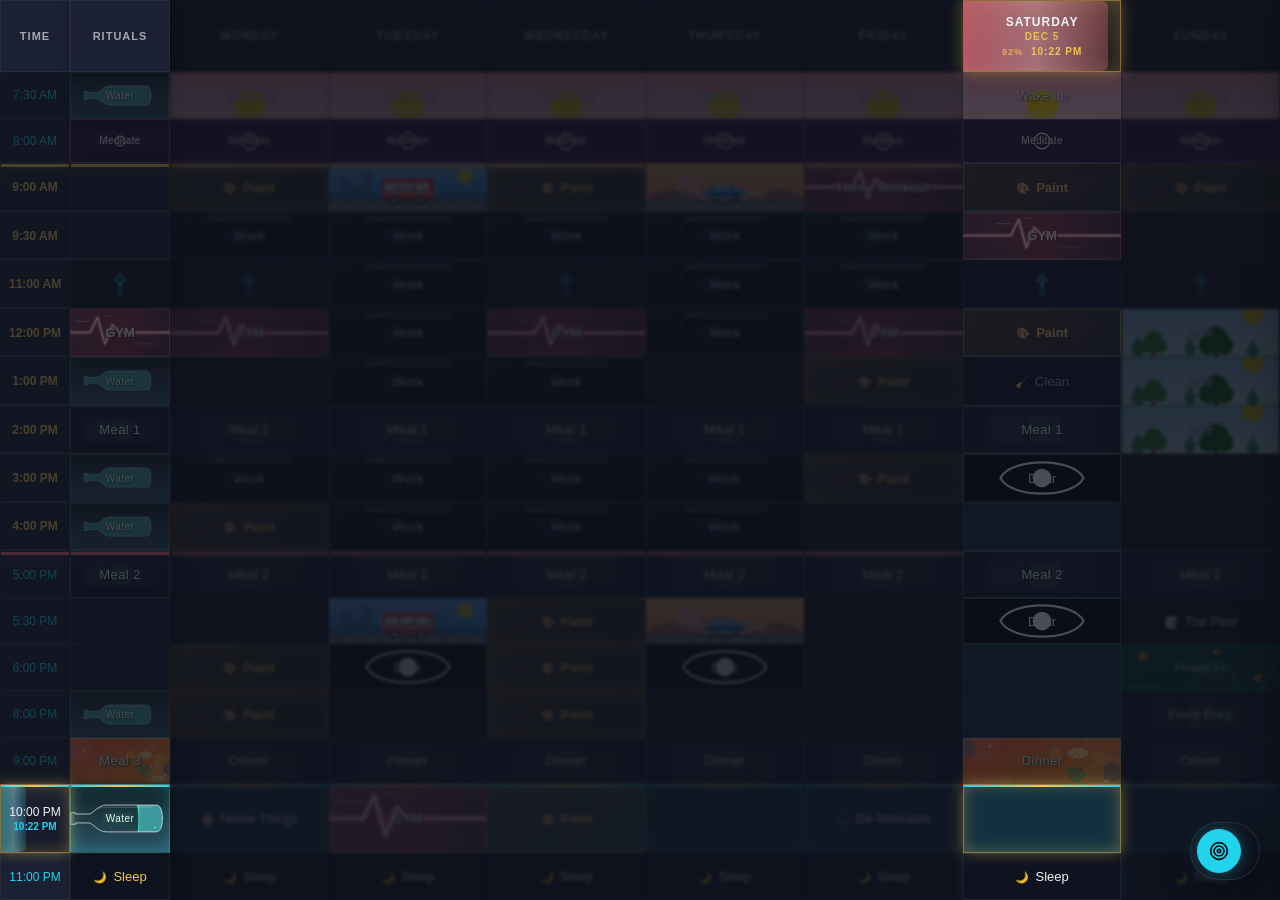
==== commit a8f3e91c: "Add weekend hours, notification timing, theme selector, and rhythm templates - Settings model gains " ====
--- a/index.html
+++ b/index.html
@@ -21,7 +21,7 @@
     <link rel="manifest" href="manifest.json">
 
     <title>DAY</title>
-    <link rel="stylesheet" href="style.css?v=9">
+    <link rel="stylesheet" href="style.css?v=10">
 </head>
 
 <body>
@@ -48,9 +48,9 @@
         </div>
     </div>
 
-    <script src="data.js?v=9"></script>
-    <script src="render.js?v=9"></script>
-    <script src="script.js?v=9"></script>
+    <script src="data.js?v=10"></script>
+    <script src="render.js?v=10"></script>
+    <script src="script.js?v=10"></script>
 </body>
 
 </html>
--- a/style.css
+++ b/style.css
@@ -63,6 +63,83 @@
     --shadow-lg: 0 24px 60px rgba(0, 0, 0, 0.5);
 
     --font-sans: -apple-system, BlinkMacSystemFont, 'SF Pro Text', 'Segoe UI', Roboto, Helvetica, Arial, sans-serif;
+    
+    /* Default active cell backing */
+    --bg-activity-cell: rgba(16, 21, 60, 0.1);
+}
+
+/* ============================================
+   THEMES
+   ============================================ */
+
+/* --- Slate Light Theme --- */
+body.theme-slate-light {
+    --bg-void: #f1f5f9;
+    --bg-surface: #ffffff;
+    --bg-surface-2: #f8fafc;
+    --bg-surface-3: #e2e8f0;
+    --bg-glass: rgba(255, 255, 255, 0.85);
+    --bg-glass-heavy: rgba(248, 250, 252, 0.95);
+    --border-subtle: rgba(0, 0, 0, 0.06);
+    --border-default: rgba(0, 0, 0, 0.10);
+    --border-strong: rgba(0, 0, 0, 0.18);
+    --text-primary: #0f172a;
+    --text-secondary: #475569;
+    --text-tertiary: #94a3b8;
+    --bg-activity-cell: #1e293b;
+    --shadow-sm: 0 2px 10px rgba(15, 23, 42, 0.06);
+    --shadow-md: 0 10px 28px rgba(15, 23, 42, 0.1);
+    --shadow-lg: 0 24px 60px rgba(15, 23, 42, 0.15);
+}
+
+/* --- Forest Green Theme --- */
+body.theme-forest-green {
+    --bg-void: #06140e;
+    --bg-surface: #0a2016;
+    --bg-surface-2: #0f2e20;
+    --bg-surface-3: #153f2c;
+    --bg-glass: rgba(10, 32, 22, 0.82);
+    --bg-glass-heavy: rgba(6, 20, 14, 0.92);
+    --border-subtle: rgba(255, 255, 255, 0.04);
+    --border-default: rgba(255, 255, 255, 0.08);
+    --border-strong: rgba(255, 255, 255, 0.14);
+    --text-primary: #f2fcf7;
+    --text-secondary: rgba(242, 252, 247, 0.64);
+    --text-tertiary: rgba(242, 252, 247, 0.38);
+    --accent: #34d399; /* emerald accent */
+    --accent-soft: rgba(52, 211, 153, 0.14);
+    --accent-border: rgba(52, 211, 153, 0.45);
+    --accent-glow: rgba(52, 211, 153, 0.35);
+    --bg-activity-cell: rgba(10, 32, 22, 0.2);
+}
+
+/* --- Warm Sepia Theme --- */
+body.theme-warm-sepia {
+    --bg-void: #f4eae1;
+    --bg-surface: #faf4ed;
+    --bg-surface-2: #f0e4d8;
+    --bg-surface-3: #e6d5c5;
+    --bg-glass: rgba(250, 244, 237, 0.85);
+    --bg-glass-heavy: rgba(244, 234, 225, 0.95);
+    --border-subtle: rgba(87, 72, 60, 0.06);
+    --border-default: rgba(87, 72, 60, 0.12);
+    --border-strong: rgba(87, 72, 60, 0.22);
+    --text-primary: #433422;
+    --text-secondary: #6e5e4d;
+    --text-tertiary: #9c8c7c;
+    --accent: #b45309; /* amber accent */
+    --accent-soft: rgba(180, 83, 9, 0.10);
+    --accent-border: rgba(180, 83, 9, 0.4);
+    --accent-glow: rgba(180, 83, 9, 0.25);
+    --bg-activity-cell: #2d2218;
+    --shadow-sm: 0 2px 10px rgba(67, 52, 34, 0.05);
+    --shadow-md: 0 10px 28px rgba(67, 52, 34, 0.08);
+    --shadow-lg: 0 24px 60px rgba(67, 52, 34, 0.12);
+}
+
+/* Apply activity cell background */
+td[data-activity-id] {
+    background-color: var(--bg-activity-cell) !important;
 }
 
 * {
